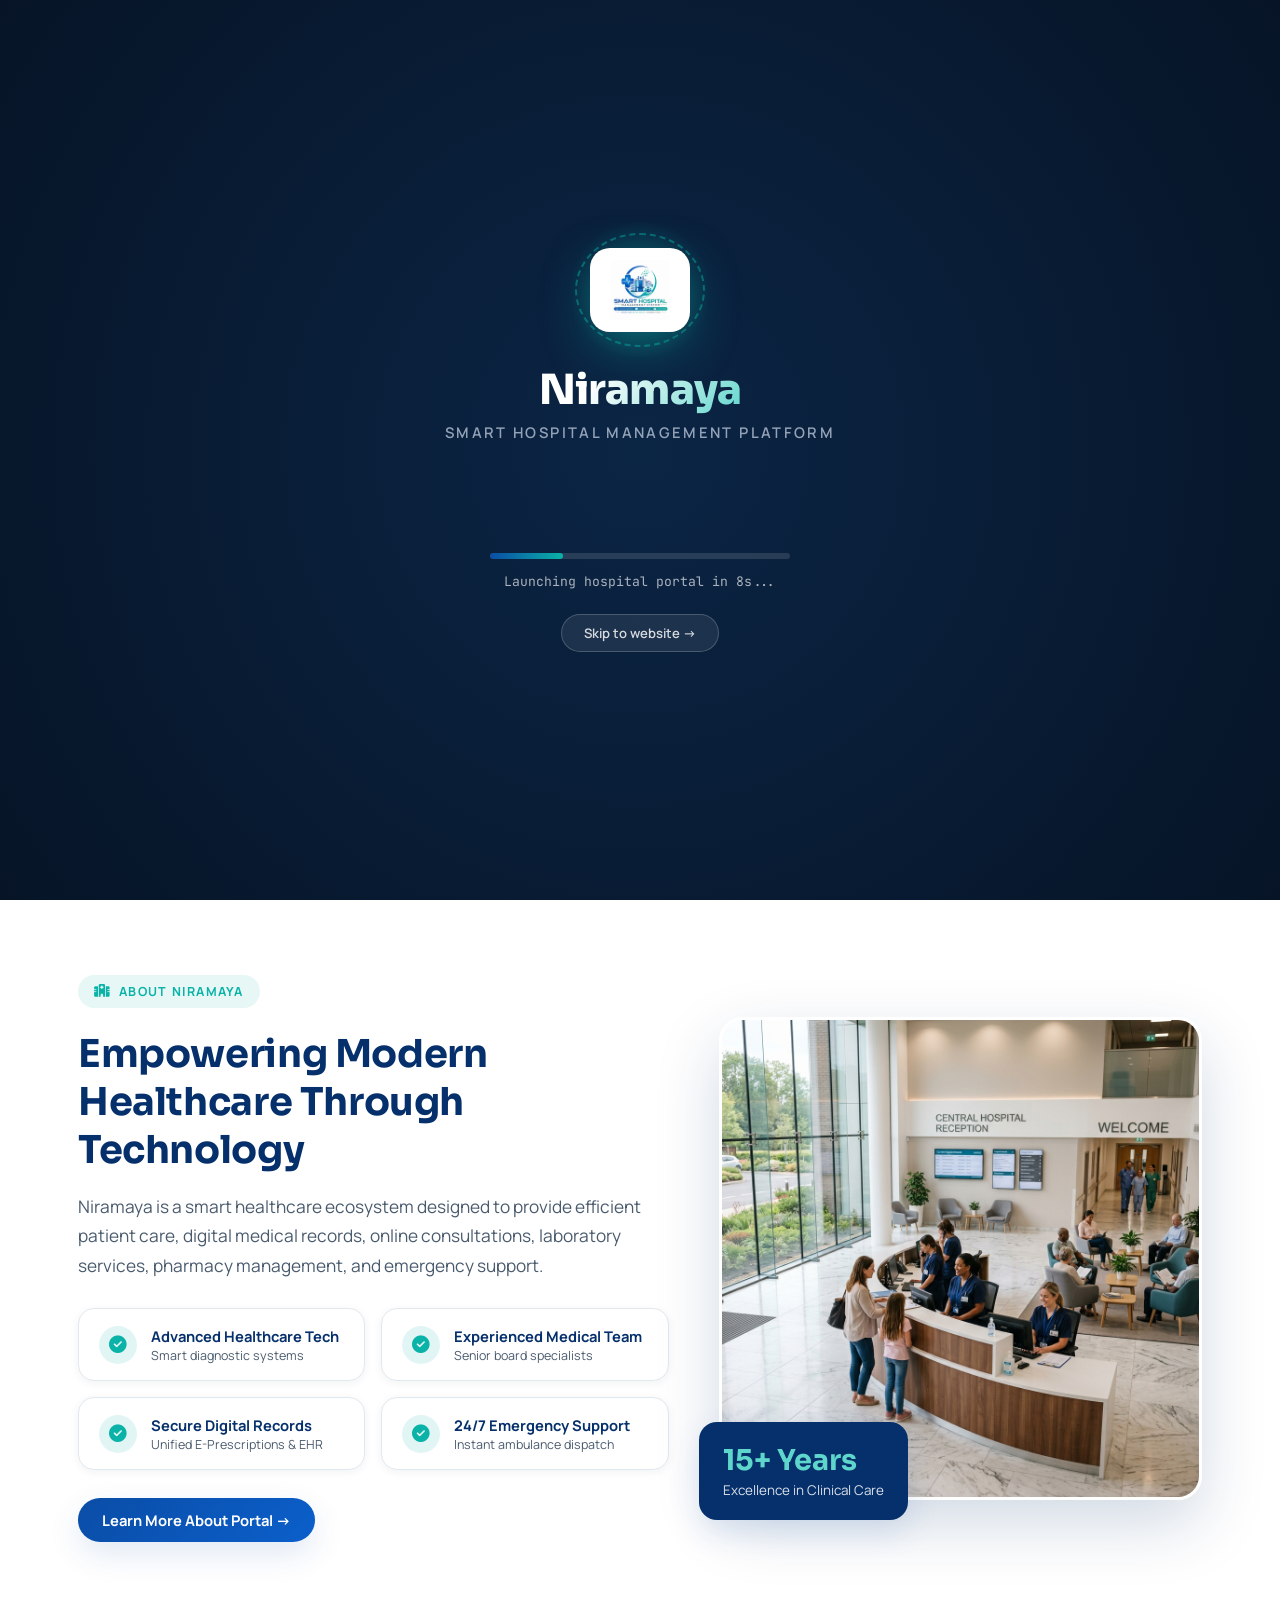
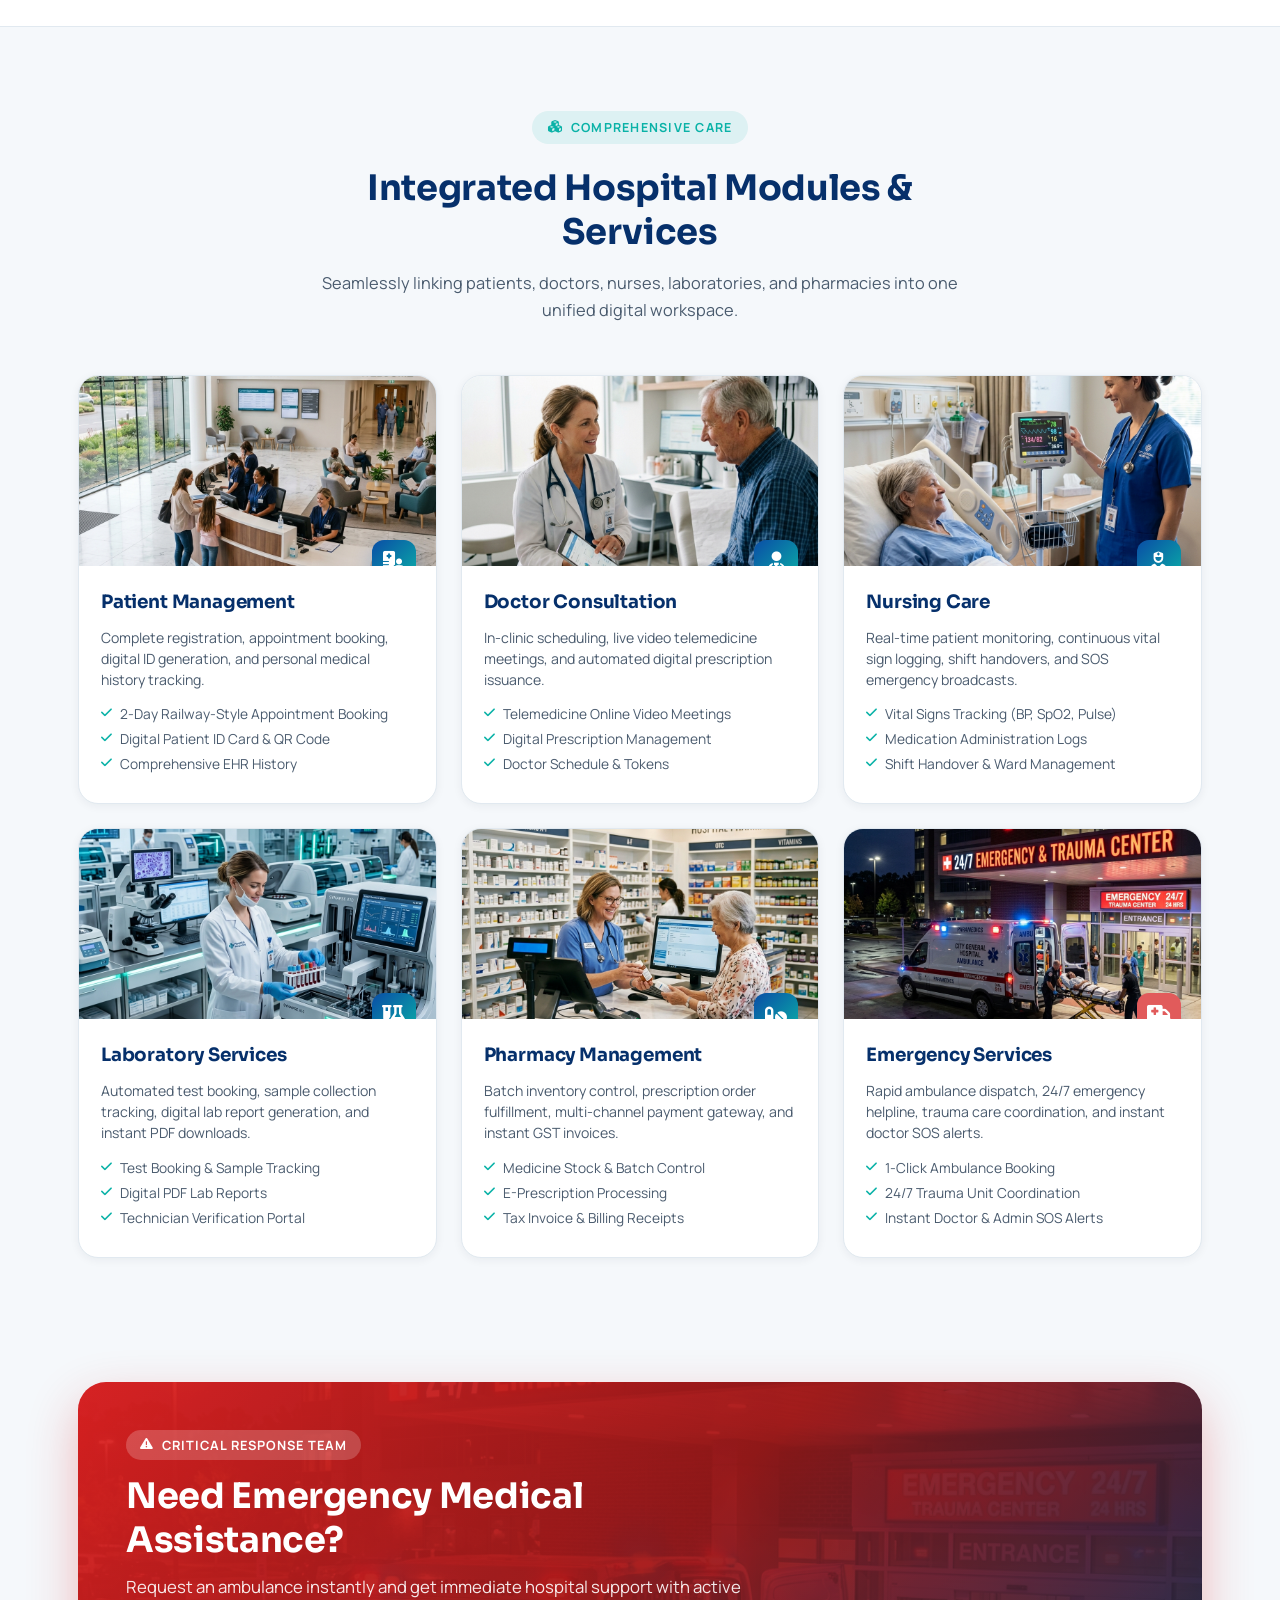
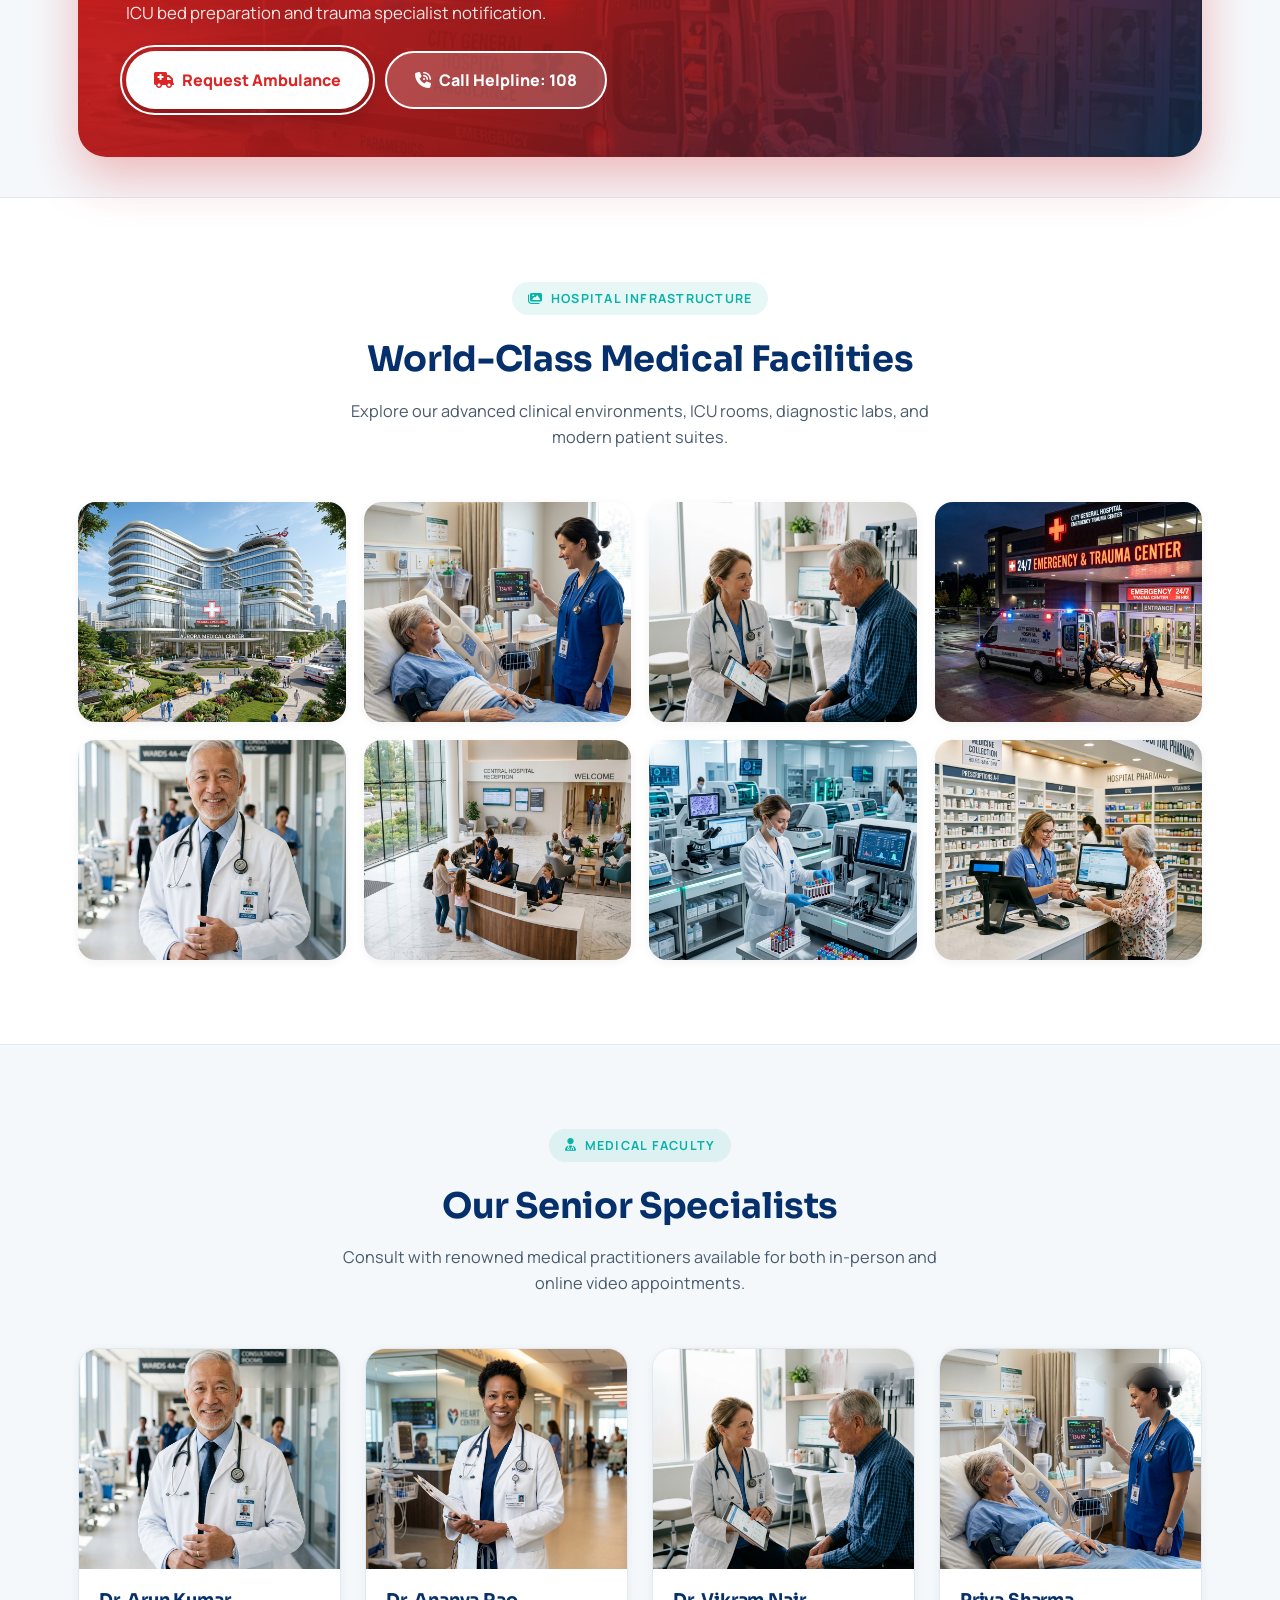
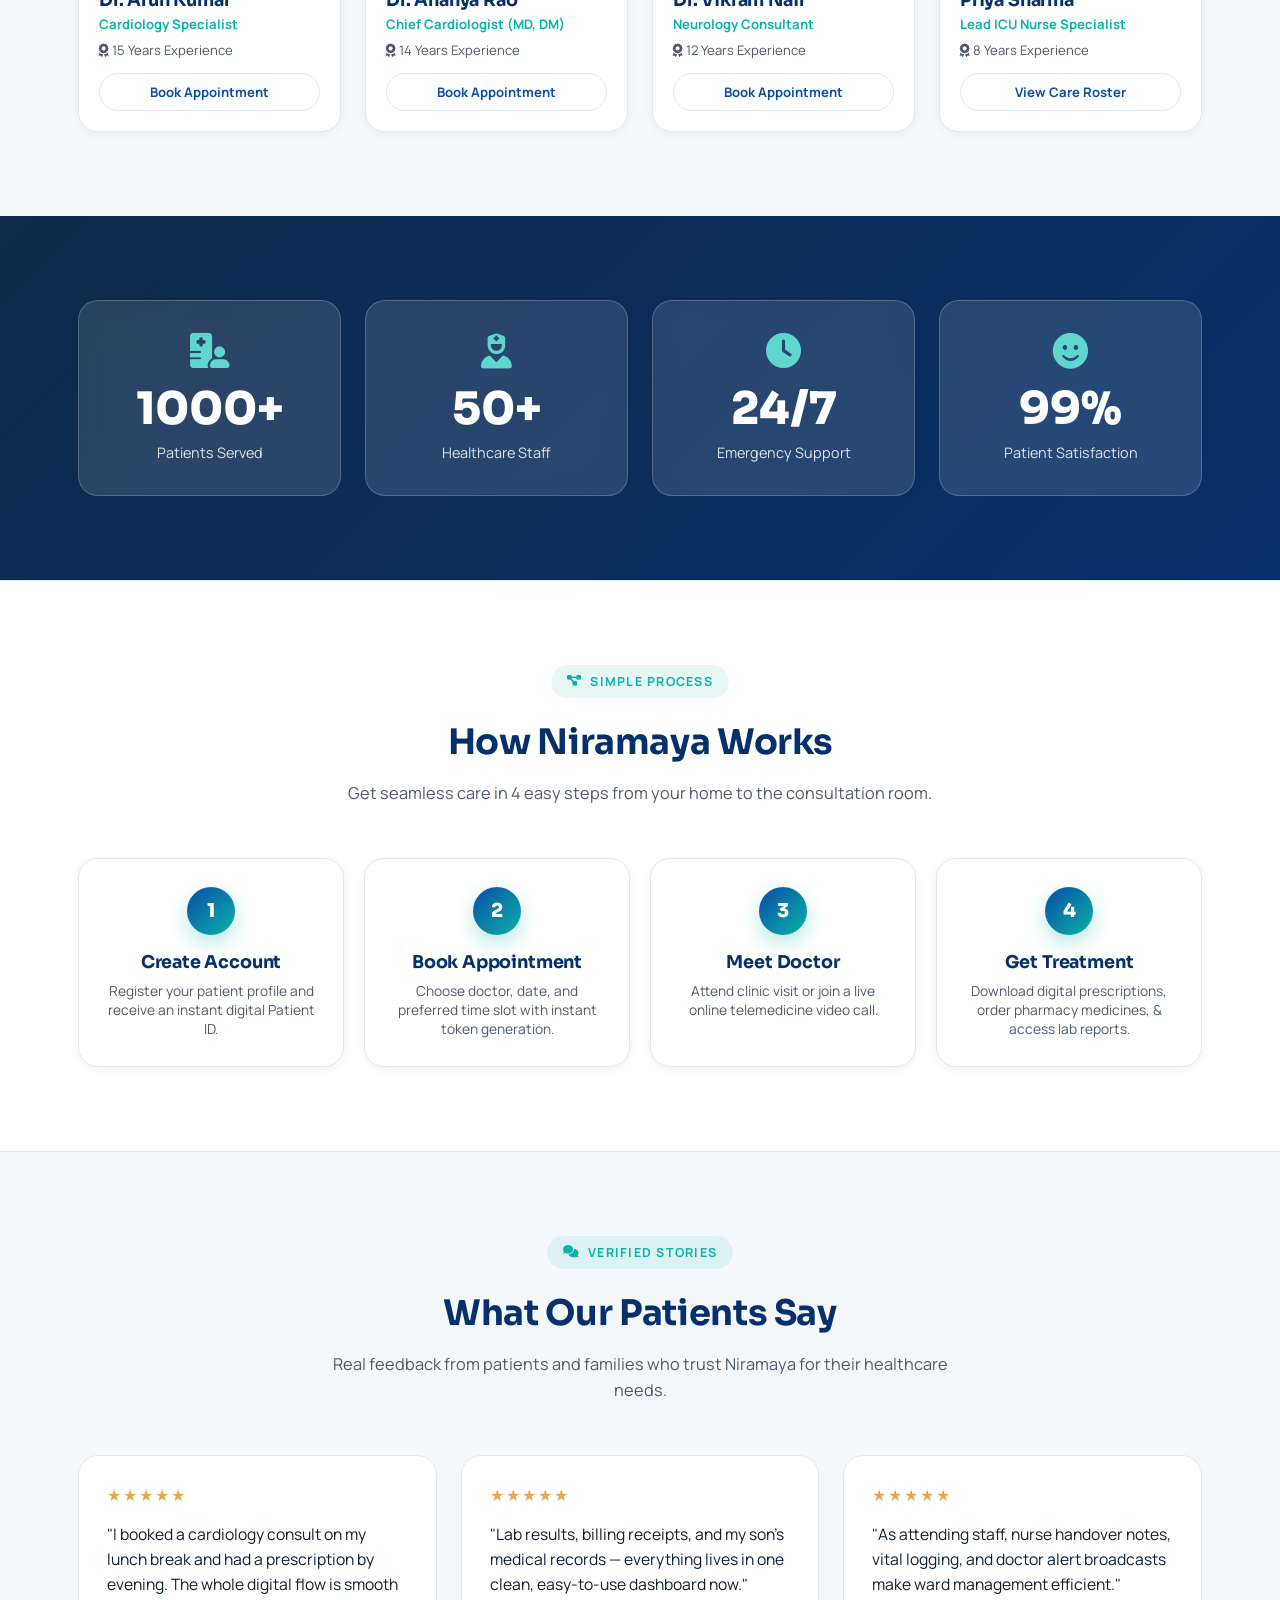
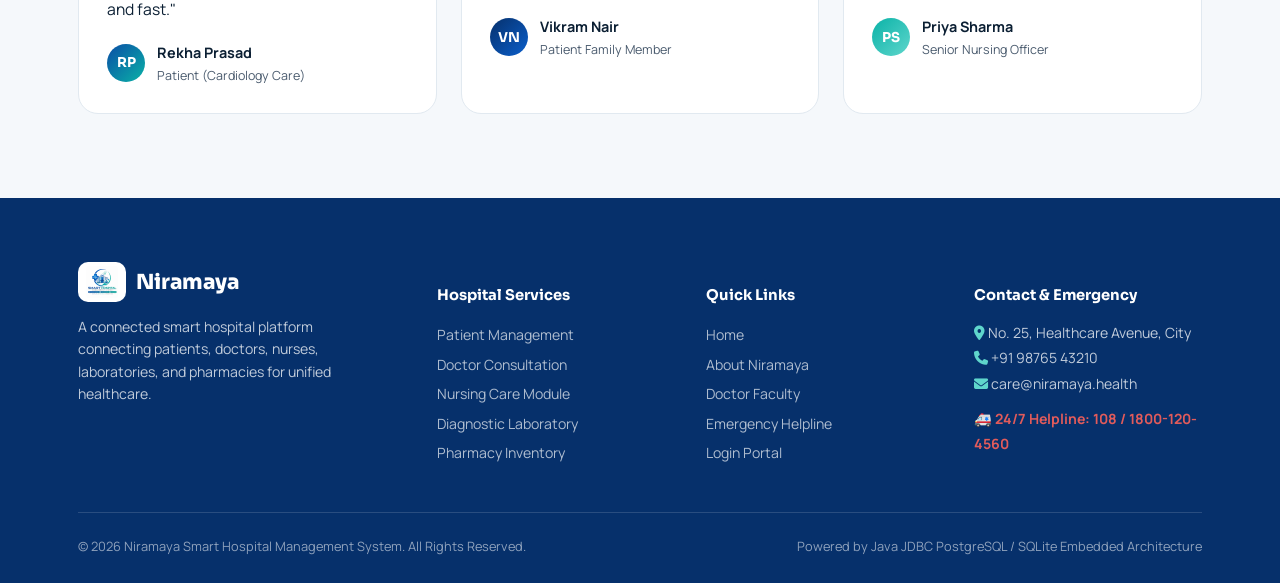
==== public/index.html @ 9f227740 "Initial commit: Niramaya Smart Hospital Management System (Java Backend + Multi-portal Web Frontend)" ====
<!DOCTYPE html>
<html lang="en">
<head>
<meta charset="UTF-8">
<meta name="viewport" content="width=device-width, initial-scale=1.0">
<title>Niramaya — Smart Hospital Management System</title>
<!-- Google Fonts -->
<link rel="stylesheet" href="https://fonts.googleapis.com/css2?family=Sora:wght@400;500;600;700;800&family=Manrope:wght@400;500;600;700;800&family=JetBrains+Mono:wght@400;500&display=swap">
<!-- Font Awesome Icons -->
<link rel="stylesheet" href="https://cdnjs.cloudflare.com/ajax/libs/font-awesome/6.4.0/css/all.min.css">
<!-- Primary Stylesheet -->
<link rel="stylesheet" href="css/style.css">

<style>
  /* Extra Custom Styling for Modern Landing Page Redesign */
  .navbar-scroll-bg {
    transition: background 0.3s ease, box-shadow 0.3s ease;
  }
  .navbar.scrolled {
    background: rgba(255, 255, 255, 0.96) !important;
    box-shadow: 0 10px 30px rgba(6, 48, 107, 0.1) !important;
    backdrop-filter: blur(16px);
  }

  /* Hero Section Enhancements */
  .hero-wrapper {
    position: relative;
    padding: 120px 0 80px;
    background: radial-gradient(1200px 600px at 85% -10%, rgba(10, 178, 167, 0.15), transparent 60%),
                radial-gradient(900px 500px at -10% 10%, rgba(10, 77, 166, 0.12), transparent 55%),
                linear-gradient(180deg, #F5F8FB 0%, #FFFFFF 100%);
    overflow: hidden;
  }

  .hero-img-box {
    position: relative;
    border-radius: 28px;
    overflow: visible;
  }
  .hero-main-img {
    width: 100%;
    height: 480px;
    object-fit: cover;
    border-radius: 28px;
    box-shadow: 0 24px 60px rgba(6, 48, 107, 0.2);
    border: 4px solid #ffffff;
  }

  /* Hero Floating Badge Cards */
  .hero-float-card {
    position: absolute;
    background: rgba(255, 255, 255, 0.94);
    backdrop-filter: blur(12px);
    border: 1px solid rgba(225, 233, 240, 0.9);
    border-radius: 16px;
    padding: 12px 18px;
    display: flex;
    align-items: center;
    gap: 12px;
    box-shadow: 0 14px 36px rgba(10, 77, 166, 0.15);
    z-index: 5;
    animation: floatAnim 5s ease-in-out infinite;
  }
  .hero-float-card i {
    font-size: 1.4rem;
  }
  .hero-float-card b {
    font-family: 'Sora', sans-serif;
    font-size: 0.9rem;
    color: var(--blue-900);
    display: block;
  }
  .hero-float-card span {
    font-size: 0.76rem;
    color: var(--ink-soft);
  }

  .h-fc-1 { top: -20px; left: -20px; animation-delay: 0s; }
  .h-fc-2 { top: 25%; right: -25px; animation-delay: 1.2s; }
  .h-fc-3 { bottom: 20%; left: -30px; animation-delay: 2.4s; }
  .h-fc-4 { bottom: -20px; right: 10px; animation-delay: 3.6s; }

  @keyframes floatAnim {
    0%, 100% { transform: translateY(0px); }
    50% { transform: translateY(-10px); }
  }

  /* Feature Checklist Grid */
  .about-feature-card {
    background: #ffffff;
    border: 1.5px solid var(--line);
    border-radius: 16px;
    padding: 16px 20px;
    display: flex;
    align-items: center;
    gap: 14px;
    box-shadow: var(--shadow-sm);
    transition: transform 0.2s ease, border-color 0.2s ease;
  }
  .about-feature-card:hover {
    transform: translateY(-4px);
    border-color: var(--teal-500);
  }
  .about-feature-card .check-icon {
    width: 38px;
    height: 38px;
    border-radius: 50%;
    background: rgba(10, 178, 167, 0.12);
    color: var(--teal-500);
    display: flex;
    align-items: center;
    justify-content: center;
    font-size: 1.1rem;
    flex-shrink: 0;
  }

  /* Services Grid Cards */
  .service-card-v2 {
    background: #ffffff;
    border: 1px solid var(--line);
    border-radius: 20px;
    overflow: hidden;
    transition: all 0.3s ease;
    box-shadow: var(--shadow-sm);
  }
  .service-card-v2:hover {
    transform: translateY(-8px);
    box-shadow: 0 20px 40px rgba(10, 77, 166, 0.12);
    border-color: rgba(10, 178, 167, 0.4);
  }
  .service-img-wrap {
    height: 190px;
    width: 100%;
    overflow: hidden;
    position: relative;
  }
  .service-img-wrap img {
    width: 100%;
    height: 100%;
    object-fit: cover;
    transition: transform 0.5s ease;
  }
  .service-card-v2:hover .service-img-wrap img {
    transform: scale(1.08);
  }
  .service-badge-icon {
    position: absolute;
    bottom: -18px;
    right: 20px;
    width: 44px;
    height: 44px;
    border-radius: 12px;
    background: linear-gradient(135deg, var(--blue-700), var(--teal-500));
    color: #ffffff;
    display: flex;
    align-items: center;
    justify-content: center;
    font-size: 1.2rem;
    box-shadow: 0 8px 20px rgba(10, 77, 166, 0.3);
  }
  .service-content {
    padding: 24px 22px;
  }
  .service-content h3 {
    font-size: 1.15rem;
    margin-bottom: 10px;
  }
  .service-feature-list {
    list-style: none;
    padding: 0;
    margin: 12px 0 0;
  }
  .service-feature-list li {
    font-size: 0.86rem;
    color: var(--ink-soft);
    margin-bottom: 6px;
    display: flex;
    align-items: center;
    gap: 8px;
  }
  .service-feature-list li i {
    color: var(--teal-500);
    font-size: 0.78rem;
  }

  /* Emergency Red Gradient Banner */
  .emergency-banner-box {
    background: linear-gradient(135deg, #DC2626 0%, #991B1B 50%, #0F2A4A 100%);
    border-radius: 28px;
    padding: 48px;
    color: #ffffff;
    position: relative;
    overflow: hidden;
    box-shadow: 0 20px 50px rgba(220, 38, 38, 0.3);
  }
  .emergency-banner-box::before {
    content: '';
    position: absolute;
    top: 0; right: 0; bottom: 0; left: 0;
    background: url('assets/service_emergency.png') center/cover no-repeat;
    opacity: 0.18;
    mix-blend-mode: overlay;
  }
  .emergency-pulse-btn {
    position: relative;
  }
  .emergency-pulse-btn::after {
    content: '';
    position: absolute;
    inset: -6px;
    border-radius: 100px;
    border: 2px solid #ffffff;
    animation: emgPulse 1.8s ease-out infinite;
  }
  @keyframes emgPulse {
    0% { transform: scale(0.95); opacity: 1; }
    100% { transform: scale(1.3); opacity: 0; }
  }

  /* Masonry Gallery */
  .gallery-grid {
    display: grid;
    grid-template-columns: repeat(4, 1fr);
    gap: 18px;
  }
  .gallery-item {
    position: relative;
    border-radius: 18px;
    overflow: hidden;
    height: 220px;
    cursor: pointer;
    box-shadow: var(--shadow-sm);
  }
  .gallery-item img {
    width: 100%;
    height: 100%;
    object-fit: cover;
    transition: transform 0.5s ease;
  }
  .gallery-overlay {
    position: absolute;
    inset: 0;
    background: linear-gradient(180deg, transparent 40%, rgba(6, 48, 107, 0.9) 100%);
    display: flex;
    flex-direction: column;
    justify-content: flex-end;
    padding: 16px;
    opacity: 0;
    transition: opacity 0.3s ease;
  }
  .gallery-item:hover img {
    transform: scale(1.1);
  }
  .gallery-item:hover .gallery-overlay {
    opacity: 1;
  }
  .gallery-overlay h4 {
    color: #ffffff;
    font-size: 1rem;
    margin: 0;
  }
  .gallery-overlay span {
    color: #5FD6CC;
    font-size: 0.78rem;
  }

  /* Doctors Team Card */
  .doctor-card-v2 {
    background: #ffffff;
    border: 1px solid var(--line);
    border-radius: 20px;
    overflow: hidden;
    transition: all 0.3s ease;
    box-shadow: var(--shadow-sm);
  }
  .doctor-card-v2:hover {
    transform: translateY(-6px);
    box-shadow: var(--shadow-md);
  }
  .doctor-img-box {
    height: 220px;
    width: 100%;
    position: relative;
  }
  .doctor-img-box img {
    width: 100%;
    height: 100%;
    object-fit: cover;
  }
  .doctor-status-badge {
    position: absolute;
    top: 14px;
    right: 14px;
    background: rgba(255, 255, 255, 0.9);
    backdrop-filter: blur(8px);
    color: #047857;
    font-size: 0.75rem;
    font-weight: 700;
    padding: 4px 12px;
    border-radius: 100px;
    box-shadow: 0 4px 12px rgba(0,0,0,0.1);
  }

  /* Animated Counter Cards */
  .stat-card-v2 {
    background: rgba(255, 255, 255, 0.12);
    backdrop-filter: blur(10px);
    border: 1px solid rgba(255, 255, 255, 0.2);
    border-radius: 20px;
    padding: 32px 24px;
    text-align: center;
    color: #ffffff;
  }
  .stat-card-v2 i {
    font-size: 2.2rem;
    color: #5FD6CC;
    margin-bottom: 12px;
  }
  .stat-card-v2 .counter-num {
    font-family: 'Sora', sans-serif;
    font-size: 2.8rem;
    font-weight: 800;
    display: block;
    margin-bottom: 4px;
  }

  /* How it works Timeline */
  .timeline-grid {
    display: grid;
    grid-template-columns: repeat(4, 1fr);
    gap: 20px;
    position: relative;
  }
  .timeline-step {
    background: #ffffff;
    border: 1px solid var(--line);
    border-radius: 20px;
    padding: 28px 22px;
    position: relative;
    text-align: center;
    box-shadow: var(--shadow-sm);
    transition: transform 0.2s ease;
  }
  .timeline-step:hover {
    transform: translateY(-6px);
    border-color: var(--teal-500);
  }
  .timeline-num {
    width: 48px;
    height: 48px;
    border-radius: 50%;
    background: linear-gradient(135deg, var(--blue-700), var(--teal-500));
    color: #ffffff;
    font-family: 'Sora', sans-serif;
    font-size: 1.2rem;
    font-weight: 800;
    display: flex;
    align-items: center;
    justify-content: center;
    margin: 0 auto 16px;
    box-shadow: 0 8px 20px rgba(10, 178, 167, 0.3);
  }

  @media (max-width: 980px) {
    .gallery-grid { grid-template-columns: repeat(2, 1fr); }
    .timeline-grid { grid-template-columns: repeat(2, 1fr); }
    .hero-float-card { display: none; }
  }
  @media (max-width: 640px) {
    .gallery-grid { grid-template-columns: 1fr; }
    .timeline-grid { grid-template-columns: 1fr; }
    .emergency-banner-box { padding: 28px 20px; }
  }
</style>
</head>
<body>

<!-- Splash Screen (10s Display Requirement) -->
<div id="splashScreen" class="splash-screen">
  <div class="splash-content">
    <div class="splash-logo-wrap">
      <div class="splash-logo-glow"></div>
      <div class="splash-logo-ring"></div>
      <img src="assets/logo.png" alt="Niramaya Hospital Logo" class="splash-logo">
    </div>
    <h1 class="splash-title">Niramaya</h1>
    <div class="splash-subtitle">Smart Hospital Management Platform</div>
    
    <!-- Animated ECG Pulse Line -->
    <div class="pulse-wrap" style="width:220px; margin: 8px auto 16px;">
      <svg class="pulse-line pulse-anim" viewBox="0 0 700 90" preserveAspectRatio="none">
        <path d="M0 45 L120 45 L145 10 L170 80 L195 45 L260 45 L285 20 L305 70 L330 45 L700 45"
              fill="none" stroke="url(#gSplash)" stroke-width="5" stroke-linecap="round" stroke-linejoin="round"/>
        <defs>
          <linearGradient id="gSplash" x1="0" x2="1">
            <stop offset="0%" stop-color="#0A4DA6"/>
            <stop offset="100%" stop-color="#0AB2A7"/>
          </linearGradient>
        </defs>
      </svg>
    </div>

    <div class="splash-progress-container">
      <div id="splashProgressBar" class="splash-progress-bar"></div>
    </div>
    <div class="splash-timer-text">Launching hospital portal in <span id="splashTimer">10</span>s...</div>
    
    <button id="skipSplashBtn" class="splash-skip-btn" onclick="dismissSplash()">Skip to website →</button>
  </div>
</div>

<!-- ============ NAVIGATION BAR ============ -->
<nav class="navbar navbar-scroll-bg" id="mainNavbar">
  <div class="container">
    <a href="index.html" class="brand">
      <img src="assets/logo.png" alt="Niramaya Hospital Logo">
      <span>
        <span class="brand-name">Niramaya</span>
        <span class="brand-tag">Smart Hospital</span>
      </span>
    </a>
    <div class="nav-links">
      <a href="#hero">Home</a>
      <a href="#about">About</a>
      <a href="#services">Services</a>
      <a href="#doctors">Doctors</a>
      <a href="#emergency">Emergency</a>
      <a href="#contact">Contact</a>
    </div>
    <div style="display:flex; gap:12px; align-items:center;">
      <a href="login.html" class="btn btn-ghost btn-sm">
        <i class="fa-solid fa-right-to-bracket"></i> Login
      </a>
      <a href="login.html" class="btn btn-primary btn-sm">
        <i class="fa-solid fa-user-plus"></i> Register
      </a>
    </div>
  </div>
</nav>

<!-- ============ 1. HERO SECTION ============ -->
<section class="hero-wrapper" id="hero">
  <div class="container hero-grid">
    <div>
      <div class="eyebrow">
        <span class="dot"></span> Next-Gen Connected Hospital Platform
      </div>
      <h1>Smart Healthcare, <em>Simplified</em></h1>
      <p class="lede">
        Niramaya brings patients, doctors, nurses, laboratories, and pharmacies together through an intelligent hospital management platform.
      </p>
      <div class="hero-ctas">
        <a href="login.html" class="btn btn-primary" style="font-size:1rem; padding:14px 28px;">
          <i class="fa-solid fa-calendar-check"></i> Book Appointment
        </a>
        <a href="#emergency" class="btn btn-ghost" style="font-size:1rem; padding:14px 28px; border-color:var(--danger); color:var(--danger);">
          <i class="fa-solid fa-truck-medical"></i> Emergency Ambulance Request
        </a>
        <a href="login.html" class="btn btn-teal" style="font-size:1rem; padding:14px 28px;">
          <i class="fa-solid fa-user-shield"></i> Login / Register
        </a>
      </div>
      <div class="hero-stats">
        <div class="hero-stat">
          <b>50,000+</b>
          <span>Patients Cared For</span>
        </div>
        <div class="hero-stat">
          <b>240+</b>
          <span>Specialist Doctors</span>
        </div>
        <div class="hero-stat">
          <b>4.9 ★</b>
          <span>Patient Satisfaction</span>
        </div>
        <div class="hero-stat">
          <b>24×7</b>
          <span>Emergency Response</span>
        </div>
      </div>
    </div>

    <!-- Right Side Visual with Floating Cards -->
    <div class="hero-visual">
      <div class="hero-img-box">
        <img src="assets/hero_hospital.png" alt="Niramaya Smart Hospital Building" class="hero-main-img">
        
        <!-- Floating Info Cards -->
        <div class="hero-float-card h-fc-1">
          <i class="fa-solid fa-hospital-user" style="color:var(--danger);"></i>
          <div>
            <b>🏥 24/7 Emergency Care</b>
            <span>Instant Trauma Response</span>
          </div>
        </div>

        <div class="hero-float-card h-fc-2">
          <i class="fa-solid fa-user-doctor" style="color:var(--blue-700);"></i>
          <div>
            <b>👨‍⚕️ Expert Doctors</b>
            <span>Multi-Specialty Team</span>
          </div>
        </div>

        <div class="hero-float-card h-fc-3">
          <i class="fa-solid fa-file-medical" style="color:var(--teal-500);"></i>
          <div>
            <b>📋 Digital Medical Records</b>
            <span>100% Encrypted & Accessible</span>
          </div>
        </div>

        <div class="hero-float-card h-fc-4">
          <i class="fa-solid fa-truck-medical" style="color:#D97706;"></i>
          <div>
            <b>🚑 Fast Ambulance Service</b>
            <span>GPS Tracking Enabled</span>
          </div>
        </div>
      </div>
    </div>
  </div>
</section>

<!-- ============ DEPARTMENTS STRIP ============ -->
<section class="container" style="margin:20px auto 60px;">
  <div class="dept-strip">
    <div class="dept-chip"><i class="fa-solid fa-heart-pulse" style="color:var(--danger);"></i> Cardiology</div>
    <div class="dept-chip"><i class="fa-solid fa-brain" style="color:#8B5CF6;"></i> Neurology</div>
    <div class="dept-chip"><i class="fa-solid fa-bone" style="color:#D97706;"></i> Orthopedics</div>
    <div class="dept-chip"><i class="fa-solid fa-baby" style="color:#EC4899;"></i> Pediatrics</div>
    <div class="dept-chip"><i class="fa-solid fa-x-ray" style="color:var(--blue-700);"></i> Radiology</div>
    <div class="dept-chip"><i class="fa-solid fa-stethoscope" style="color:var(--teal-500);"></i> General Medicine</div>
    <div class="dept-chip"><i class="fa-solid fa-tooth" style="color:#0EA5E9;"></i> Dental Care</div>
    <div class="dept-chip"><i class="fa-solid fa-eye" style="color:#10B981;"></i> Ophthalmology</div>
    <div class="dept-chip"><i class="fa-solid fa-dna" style="color:#6366F1;"></i> Oncology</div>
  </div>
</section>

<!-- ============ 3. ABOUT HOSPITAL SECTION ============ -->
<section class="section section-alt" id="about">
  <div class="container">
    <div class="grid-3" style="grid-template-columns: 1.1fr 0.9fr; gap:50px; align-items:center;">
      <div>
        <div class="eyebrow"><i class="fa-solid fa-hospital"></i> About Niramaya</div>
        <h2 style="font-size:2.4rem; margin-bottom:18px;">Empowering Modern Healthcare Through Technology</h2>
        <p style="color:var(--ink-soft); font-size:1.08rem; line-height:1.7; margin-bottom:28px;">
          Niramaya is a smart healthcare ecosystem designed to provide efficient patient care, digital medical records, online consultations, laboratory services, pharmacy management, and emergency support.
        </p>

        <div style="display:grid; grid-template-columns: 1fr 1fr; gap:16px; margin-bottom:28px;">
          <div class="about-feature-card">
            <div class="check-icon"><i class="fa-solid fa-circle-check"></i></div>
            <div>
              <b style="font-size:0.92rem; color:var(--blue-900);">Advanced Healthcare Tech</b>
              <span style="font-size:0.78rem; color:var(--ink-soft); display:block;">Smart diagnostic systems</span>
            </div>
          </div>

          <div class="about-feature-card">
            <div class="check-icon"><i class="fa-solid fa-circle-check"></i></div>
            <div>
              <b style="font-size:0.92rem; color:var(--blue-900);">Experienced Medical Team</b>
              <span style="font-size:0.78rem; color:var(--ink-soft); display:block;">Senior board specialists</span>
            </div>
          </div>

          <div class="about-feature-card">
            <div class="check-icon"><i class="fa-solid fa-circle-check"></i></div>
            <div>
              <b style="font-size:0.92rem; color:var(--blue-900);">Secure Digital Records</b>
              <span style="font-size:0.78rem; color:var(--ink-soft); display:block;">Unified E-Prescriptions & EHR</span>
            </div>
          </div>

          <div class="about-feature-card">
            <div class="check-icon"><i class="fa-solid fa-circle-check"></i></div>
            <div>
              <b style="font-size:0.92rem; color:var(--blue-900);">24/7 Emergency Support</b>
              <span style="font-size:0.78rem; color:var(--ink-soft); display:block;">Instant ambulance dispatch</span>
            </div>
          </div>
        </div>

        <a href="login.html" class="btn btn-primary">Learn More About Portal →</a>
      </div>

      <div style="position:relative;">
        <img src="assets/about_hospital.png" alt="Niramaya Hospital Interior Lobby" style="border-radius:24px; box-shadow:var(--shadow-lg); width:100%; border:3px solid #fff;">
        <div style="position:absolute; bottom:-20px; left:-20px; background:var(--blue-900); color:#fff; padding:20px 24px; border-radius:18px; box-shadow:var(--shadow-md);">
          <b style="font-family:'Sora'; font-size:1.8rem; display:block; color:#5FD6CC;">15+ Years</b>
          <span style="font-size:0.84rem; opacity:0.85;">Excellence in Clinical Care</span>
        </div>
      </div>
    </div>
  </div>
</section>

<!-- ============ 4. SERVICES SECTION ============ -->
<section class="section" id="services">
  <div class="container">
    <div class="section-head">
      <div class="eyebrow"><i class="fa-solid fa-cubes"></i> Comprehensive Care</div>
      <h2>Integrated Hospital Modules & Services</h2>
      <p>Seamlessly linking patients, doctors, nurses, laboratories, and pharmacies into one unified digital workspace.</p>
    </div>

    <div class="grid-3">
      <!-- 1. Patient Management -->
      <div class="service-card-v2">
        <div class="service-img-wrap">
          <img src="assets/about_hospital.png" alt="Patient Reception & Registration">
          <div class="service-badge-icon"><i class="fa-solid fa-hospital-user"></i></div>
        </div>
        <div class="service-content">
          <h3>Patient Management</h3>
          <p style="font-size:0.88rem; color:var(--ink-soft); line-height:1.5;">Complete registration, appointment booking, digital ID generation, and personal medical history tracking.</p>
          <ul class="service-feature-list">
            <li><i class="fa-solid fa-check"></i> 2-Day Railway-Style Appointment Booking</li>
            <li><i class="fa-solid fa-check"></i> Digital Patient ID Card & QR Code</li>
            <li><i class="fa-solid fa-check"></i> Comprehensive EHR History</li>
          </ul>
        </div>
      </div>

      <!-- 2. Doctor Consultation -->
      <div class="service-card-v2">
        <div class="service-img-wrap">
          <img src="assets/service_doctor.png" alt="Doctor Consultation & Video Call">
          <div class="service-badge-icon"><i class="fa-solid fa-user-doctor"></i></div>
        </div>
        <div class="service-content">
          <h3>Doctor Consultation</h3>
          <p style="font-size:0.88rem; color:var(--ink-soft); line-height:1.5;">In-clinic scheduling, live video telemedicine meetings, and automated digital prescription issuance.</p>
          <ul class="service-feature-list">
            <li><i class="fa-solid fa-check"></i> Telemedicine Online Video Meetings</li>
            <li><i class="fa-solid fa-check"></i> Digital Prescription Management</li>
            <li><i class="fa-solid fa-check"></i> Doctor Schedule & Tokens</li>
          </ul>
        </div>
      </div>

      <!-- 3. Nursing Care -->
      <div class="service-card-v2">
        <div class="service-img-wrap">
          <img src="assets/service_nurse.png" alt="Nurse Monitoring Patient Vitals">
          <div class="service-badge-icon"><i class="fa-solid fa-user-nurse"></i></div>
        </div>
        <div class="service-content">
          <h3>Nursing Care</h3>
          <p style="font-size:0.88rem; color:var(--ink-soft); line-height:1.5;">Real-time patient monitoring, continuous vital sign logging, shift handovers, and SOS emergency broadcasts.</p>
          <ul class="service-feature-list">
            <li><i class="fa-solid fa-check"></i> Vital Signs Tracking (BP, SpO2, Pulse)</li>
            <li><i class="fa-solid fa-check"></i> Medication Administration Logs</li>
            <li><i class="fa-solid fa-check"></i> Shift Handover & Ward Management</li>
          </ul>
        </div>
      </div>

      <!-- 4. Laboratory Services -->
      <div class="service-card-v2">
        <div class="service-img-wrap">
          <img src="assets/service_lab.png" alt="High Tech Diagnostic Laboratory">
          <div class="service-badge-icon"><i class="fa-solid fa-flask-vial"></i></div>
        </div>
        <div class="service-content">
          <h3>Laboratory Services</h3>
          <p style="font-size:0.88rem; color:var(--ink-soft); line-height:1.5;">Automated test booking, sample collection tracking, digital lab report generation, and instant PDF downloads.</p>
          <ul class="service-feature-list">
            <li><i class="fa-solid fa-check"></i> Test Booking & Sample Tracking</li>
            <li><i class="fa-solid fa-check"></i> Digital PDF Lab Reports</li>
            <li><i class="fa-solid fa-check"></i> Technician Verification Portal</li>
          </ul>
        </div>
      </div>

      <!-- 5. Pharmacy Management -->
      <div class="service-card-v2">
        <div class="service-img-wrap">
          <img src="assets/service_pharmacy.png" alt="Hospital Pharmacy Inventory">
          <div class="service-badge-icon"><i class="fa-solid fa-pills"></i></div>
        </div>
        <div class="service-content">
          <h3>Pharmacy Management</h3>
          <p style="font-size:0.88rem; color:var(--ink-soft); line-height:1.5;">Batch inventory control, prescription order fulfillment, multi-channel payment gateway, and instant GST invoices.</p>
          <ul class="service-feature-list">
            <li><i class="fa-solid fa-check"></i> Medicine Stock & Batch Control</li>
            <li><i class="fa-solid fa-check"></i> E-Prescription Processing</li>
            <li><i class="fa-solid fa-check"></i> Tax Invoice & Billing Receipts</li>
          </ul>
        </div>
      </div>

      <!-- 6. Emergency Services -->
      <div class="service-card-v2">
        <div class="service-img-wrap">
          <img src="assets/service_emergency.png" alt="Emergency Ambulance Support">
          <div class="service-badge-icon" style="background:var(--danger);"><i class="fa-solid fa-truck-medical"></i></div>
        </div>
        <div class="service-content">
          <h3>Emergency Services</h3>
          <p style="font-size:0.88rem; color:var(--ink-soft); line-height:1.5;">Rapid ambulance dispatch, 24/7 emergency helpline, trauma care coordination, and instant doctor SOS alerts.</p>
          <ul class="service-feature-list">
            <li><i class="fa-solid fa-check"></i> 1-Click Ambulance Booking</li>
            <li><i class="fa-solid fa-check"></i> 24/7 Trauma Unit Coordination</li>
            <li><i class="fa-solid fa-check"></i> Instant Doctor & Admin SOS Alerts</li>
          </ul>
        </div>
      </div>
    </div>
  </div>
</section>

<!-- ============ 5. EMERGENCY AMBULANCE SECTION ============ -->
<section class="section" id="emergency" style="padding:40px 0;">
  <div class="container">
    <div class="emergency-banner-box">
      <div style="display:flex; justify-content:space-between; align-items:center; flex-wrap:wrap; gap:24px; position:relative; z-index:2;">
        <div style="max-width:620px;">
          <div style="display:inline-flex; align-items:center; gap:8px; background:rgba(255,255,255,0.2); padding:6px 14px; border-radius:100px; font-size:0.8rem; font-weight:700; text-transform:uppercase; letter-spacing:1px; margin-bottom:14px;">
            <i class="fa-solid fa-triangle-exclamation"></i> Critical Response Team
          </div>
          <h2 style="color:#ffffff; font-size:2.2rem; margin-bottom:12px;">Need Emergency Medical Assistance?</h2>
          <p style="color:rgba(255,255,255,0.9); font-size:1.05rem; line-height:1.6; margin:0;">
            Request an ambulance instantly and get immediate hospital support with active ICU bed preparation and trauma specialist notification.
          </p>
        </div>

        <div style="display:flex; gap:16px; flex-wrap:wrap;">
          <a href="login.html" class="btn btn-teal emergency-pulse-btn" style="background:#ffffff; color:#DC2626; font-size:1rem; font-weight:800; padding:16px 28px; box-shadow:0 10px 24px rgba(0,0,0,0.2);">
            <i class="fa-solid fa-truck-medical"></i> Request Ambulance
          </a>
          <a href="tel:18001204560" class="btn" style="background:rgba(255,255,255,0.2); color:#ffffff; border:2px solid #ffffff; font-size:1rem; font-weight:800; padding:16px 28px;">
            <i class="fa-solid fa-phone-volume"></i> Call Helpline: 108
          </a>
        </div>
      </div>
    </div>
  </div>
</section>

<!-- ============ 6. HOSPITAL GALLERY SECTION ============ -->
<section class="section section-alt" id="gallery">
  <div class="container">
    <div class="section-head">
      <div class="eyebrow"><i class="fa-solid fa-images"></i> Hospital Infrastructure</div>
      <h2>World-Class Medical Facilities</h2>
      <p>Explore our advanced clinical environments, ICU rooms, diagnostic labs, and modern patient suites.</p>
    </div>

    <div class="gallery-grid">
      <div class="gallery-item">
        <img src="assets/hero_hospital.png" alt="Modern Hospital Exterior">
        <div class="gallery-overlay">
          <h4>Modern Hospital Exterior</h4>
          <span>Smart Clinical Campus</span>
        </div>
      </div>

      <div class="gallery-item">
        <img src="assets/service_nurse.png" alt="ICU Room & Vital Monitoring">
        <div class="gallery-overlay">
          <h4>Advanced ICU Suite</h4>
          <span>24/7 Cardiac Monitoring</span>
        </div>
      </div>

      <div class="gallery-item">
        <img src="assets/service_doctor.png" alt="Operation Theatre Suite">
        <div class="gallery-overlay">
          <h4>Operation Theatre</h4>
          <span>Laparoscopic & Robotic Surgery</span>
        </div>
      </div>

      <div class="gallery-item">
        <img src="assets/service_emergency.png" alt="Emergency Trauma Center">
        <div class="gallery-overlay">
          <h4>Emergency Department</h4>
          <span>Rapid Trauma Response</span>
        </div>
      </div>

      <div class="gallery-item">
        <img src="assets/doctor_arun.png" alt="Multi-Specialty Doctors Team">
        <div class="gallery-overlay">
          <h4>Specialist Doctor Team</h4>
          <span>Experienced Clinical Faculty</span>
        </div>
      </div>

      <div class="gallery-item">
        <img src="assets/about_hospital.png" alt="Patient Care Room">
        <div class="gallery-overlay">
          <h4>Premium Patient Suite</h4>
          <span>Comfortable Healthcare Environment</span>
        </div>
      </div>

      <div class="gallery-item">
        <img src="assets/service_lab.png" alt="Diagnostic Laboratory">
        <div class="gallery-overlay">
          <h4>Automated Lab Suite</h4>
          <span>NABL Accredited Diagnostics</span>
        </div>
      </div>

      <div class="gallery-item">
        <img src="assets/service_pharmacy.png" alt="Hospital Pharmacy Store">
        <div class="gallery-overlay">
          <h4>Central Pharmacy Store</h4>
          <span>24/7 Digital Dispensing</span>
        </div>
      </div>
    </div>
  </div>
</section>

<!-- ============ 7. DOCTOR TEAM SECTION ============ -->
<section class="section" id="doctors">
  <div class="container">
    <div class="section-head">
      <div class="eyebrow"><i class="fa-solid fa-user-doctor"></i> Medical Faculty</div>
      <h2>Our Senior Specialists</h2>
      <p>Consult with renowned medical practitioners available for both in-person and online video appointments.</p>
    </div>

    <div class="grid-3" style="grid-template-columns: repeat(4, 1fr);">
      <!-- Doctor 1 -->
      <div class="doctor-card-v2">
        <div class="doctor-img-box">
          <img src="assets/doctor_arun.png" alt="Dr. Arun Kumar">
          <span class="doctor-status-badge">🟢 Available</span>
        </div>
        <div style="padding:20px;">
          <h4 style="font-size:1.1rem; margin-bottom:4px;">Dr. Arun Kumar</h4>
          <div style="color:var(--teal-500); font-weight:700; font-size:0.82rem; margin-bottom:8px;">Cardiology Specialist</div>
          <div style="font-size:0.82rem; color:var(--ink-soft); margin-bottom:14px;"><i class="fa-solid fa-award"></i> 15 Years Experience</div>
          <a href="login.html" class="btn btn-ghost btn-block btn-sm">Book Appointment</a>
        </div>
      </div>

      <!-- Doctor 2 -->
      <div class="doctor-card-v2">
        <div class="doctor-img-box">
          <img src="assets/doctor_ananya.png" alt="Dr. Ananya Rao">
          <span class="doctor-status-badge">🟢 Available</span>
        </div>
        <div style="padding:20px;">
          <h4 style="font-size:1.1rem; margin-bottom:4px;">Dr. Ananya Rao</h4>
          <div style="color:var(--teal-500); font-weight:700; font-size:0.82rem; margin-bottom:8px;">Chief Cardiologist (MD, DM)</div>
          <div style="font-size:0.82rem; color:var(--ink-soft); margin-bottom:14px;"><i class="fa-solid fa-award"></i> 14 Years Experience</div>
          <a href="login.html" class="btn btn-ghost btn-block btn-sm">Book Appointment</a>
        </div>
      </div>

      <!-- Doctor 3 -->
      <div class="doctor-card-v2">
        <div class="doctor-img-box">
          <img src="assets/service_doctor.png" alt="Dr. Vikram Nair">
          <span class="doctor-status-badge">🟢 Available</span>
        </div>
        <div style="padding:20px;">
          <h4 style="font-size:1.1rem; margin-bottom:4px;">Dr. Vikram Nair</h4>
          <div style="color:var(--teal-500); font-weight:700; font-size:0.82rem; margin-bottom:8px;">Neurology Consultant</div>
          <div style="font-size:0.82rem; color:var(--ink-soft); margin-bottom:14px;"><i class="fa-solid fa-award"></i> 12 Years Experience</div>
          <a href="login.html" class="btn btn-ghost btn-block btn-sm">Book Appointment</a>
        </div>
      </div>

      <!-- Doctor 4 -->
      <div class="doctor-card-v2">
        <div class="doctor-img-box">
          <img src="assets/service_nurse.png" alt="Nurse Priya Sharma">
          <span class="doctor-status-badge">🟢 Available</span>
        </div>
        <div style="padding:20px;">
          <h4 style="font-size:1.1rem; margin-bottom:4px;">Priya Sharma</h4>
          <div style="color:var(--teal-500); font-weight:700; font-size:0.82rem; margin-bottom:8px;">Lead ICU Nurse Specialist</div>
          <div style="font-size:0.82rem; color:var(--ink-soft); margin-bottom:14px;"><i class="fa-solid fa-award"></i> 8 Years Experience</div>
          <a href="login.html" class="btn btn-ghost btn-block btn-sm">View Care Roster</a>
        </div>
      </div>
    </div>
  </div>
</section>

<!-- ============ 8. HEALTHCARE STATISTICS SECTION ============ -->
<section class="section" id="stats" style="background: linear-gradient(135deg, #0F2A4A 0%, #06306B 100%); position:relative; overflow:hidden;">
  <div class="container" style="position:relative; z-index:2;">
    <div class="grid-3" style="grid-template-columns: repeat(4, 1fr); gap:24px;">
      <div class="stat-card-v2">
        <i class="fa-solid fa-hospital-user"></i>
        <span class="counter-num" data-target="1000">1000+</span>
        <span style="font-size:0.9rem; opacity:0.85;">Patients Served</span>
      </div>

      <div class="stat-card-v2">
        <i class="fa-solid fa-user-nurse"></i>
        <span class="counter-num" data-target="50">50+</span>
        <span style="font-size:0.9rem; opacity:0.85;">Healthcare Staff</span>
      </div>

      <div class="stat-card-v2">
        <i class="fa-solid fa-clock"></i>
        <span class="counter-num">24/7</span>
        <span style="font-size:0.9rem; opacity:0.85;">Emergency Support</span>
      </div>

      <div class="stat-card-v2">
        <i class="fa-solid fa-face-smile"></i>
        <span class="counter-num">99%</span>
        <span style="font-size:0.9rem; opacity:0.85;">Patient Satisfaction</span>
      </div>
    </div>
  </div>
</section>

<!-- ============ 9. HOW NIRAMAYA WORKS ============ -->
<section class="section section-alt" id="workflow">
  <div class="container">
    <div class="section-head">
      <div class="eyebrow"><i class="fa-solid fa-diagram-project"></i> Simple Process</div>
      <h2>How Niramaya Works</h2>
      <p>Get seamless care in 4 easy steps from your home to the consultation room.</p>
    </div>

    <div class="timeline-grid">
      <!-- Step 1 -->
      <div class="timeline-step">
        <div class="timeline-num">1</div>
        <h4 style="font-size:1.1rem; margin-bottom:8px;">Create Account</h4>
        <p style="font-size:0.86rem; color:var(--ink-soft); margin:0;">Register your patient profile and receive an instant digital Patient ID.</p>
      </div>

      <!-- Step 2 -->
      <div class="timeline-step">
        <div class="timeline-num">2</div>
        <h4 style="font-size:1.1rem; margin-bottom:8px;">Book Appointment</h4>
        <p style="font-size:0.86rem; color:var(--ink-soft); margin:0;">Choose doctor, date, and preferred time slot with instant token generation.</p>
      </div>

      <!-- Step 3 -->
      <div class="timeline-step">
        <div class="timeline-num">3</div>
        <h4 style="font-size:1.1rem; margin-bottom:8px;">Meet Doctor</h4>
        <p style="font-size:0.86rem; color:var(--ink-soft); margin:0;">Attend clinic visit or join a live online telemedicine video call.</p>
      </div>

      <!-- Step 4 -->
      <div class="timeline-step">
        <div class="timeline-num">4</div>
        <h4 style="font-size:1.1rem; margin-bottom:8px;">Get Treatment</h4>
        <p style="font-size:0.86rem; color:var(--ink-soft); margin:0;">Download digital prescriptions, order pharmacy medicines, & access lab reports.</p>
      </div>
    </div>
  </div>
</section>

<!-- ============ 10. PATIENT TESTIMONIALS ============ -->
<section class="section" id="testimonials">
  <div class="container">
    <div class="section-head">
      <div class="eyebrow"><i class="fa-solid fa-comments"></i> Verified Stories</div>
      <h2>What Our Patients Say</h2>
      <p>Real feedback from patients and families who trust Niramaya for their healthcare needs.</p>
    </div>

    <div class="grid-3">
      <div class="testi-card">
        <div class="stars">★★★★★</div>
        <p>"I booked a cardiology consult on my lunch break and had a prescription by evening. The whole digital flow is smooth and fast."</p>
        <div class="testi-who">
          <div class="avatar" style="background:linear-gradient(135deg,#0A4DA6,#0AB2A7);">RP</div>
          <div>
            <b>Rekha Prasad</b><br>
            <span>Patient (Cardiology Care)</span>
          </div>
        </div>
      </div>

      <div class="testi-card">
        <div class="stars">★★★★★</div>
        <p>"Lab results, billing receipts, and my son's medical records — everything lives in one clean, easy-to-use dashboard now."</p>
        <div class="testi-who">
          <div class="avatar" style="background:linear-gradient(135deg,#06306B,#0B5FCB);">VN</div>
          <div>
            <b>Vikram Nair</b><br>
            <span>Patient Family Member</span>
          </div>
        </div>
      </div>

      <div class="testi-card">
        <div class="stars">★★★★★</div>
        <p>"As attending staff, nurse handover notes, vital logging, and doctor alert broadcasts make ward management efficient."</p>
        <div class="testi-who">
          <div class="avatar" style="background:linear-gradient(135deg,#0AB2A7,#5FD6CC);">PS</div>
          <div>
            <b>Priya Sharma</b><br>
            <span>Senior Nursing Officer</span>
          </div>
        </div>
      </div>
    </div>
  </div>
</section>

<!-- ============ 11. FOOTER ============ -->
<footer id="contact">
  <div class="container">
    <div class="foot-grid">
      <div>
        <div class="foot-brand">
          <img src="assets/logo.png" alt="Niramaya Hospital Logo">
          <span style="font-family:'Sora'; font-weight:800; font-size:1.3rem; color:#fff;">Niramaya</span>
        </div>
        <p style="font-size:0.88rem; line-height:1.6; max-width:290px; color:rgba(255,255,255,0.75);">
          A connected smart hospital platform connecting patients, doctors, nurses, laboratories, and pharmacies for unified healthcare.
        </p>
      </div>

      <div>
        <h5>Hospital Services</h5>
        <ul>
          <li><a href="#services">Patient Management</a></li>
          <li><a href="#services">Doctor Consultation</a></li>
          <li><a href="#services">Nursing Care Module</a></li>
          <li><a href="#services">Diagnostic Laboratory</a></li>
          <li><a href="#services">Pharmacy Inventory</a></li>
        </ul>
      </div>

      <div>
        <h5>Quick Links</h5>
        <ul>
          <li><a href="#hero">Home</a></li>
          <li><a href="#about">About Niramaya</a></li>
          <li><a href="#doctors">Doctor Faculty</a></li>
          <li><a href="#emergency">Emergency Helpline</a></li>
          <li><a href="login.html">Login Portal</a></li>
        </ul>
      </div>

      <div>
        <h5>Contact & Emergency</h5>
        <div style="font-size:0.88rem; color:rgba(255,255,255,0.75); line-height:1.8;">
          <div><i class="fa-solid fa-location-dot" style="color:#5FD6CC;"></i> No. 25, Healthcare Avenue, City</div>
          <div><i class="fa-solid fa-phone" style="color:#5FD6CC;"></i> +91 98765 43210</div>
          <div><i class="fa-solid fa-envelope" style="color:#5FD6CC;"></i> care@niramaya.health</div>
          <div style="margin-top:10px;"><b style="color:var(--danger);">🚑 24/7 Helpline: 108 / 1800-120-4560</b></div>
        </div>
      </div>
    </div>

    <div class="foot-bottom">
      <span>© 2026 Niramaya Smart Hospital Management System. All Rights Reserved.</span>
      <span>Powered by Java JDBC PostgreSQL / SQLite Embedded Architecture</span>
    </div>
  </div>
</footer>

<!-- ============ SCRIPTS ============ -->
<script>
// Splash Screen Timer Script (10s Display Requirement)
(function() {
  const TOTAL_TIME = 10;
  const splash = document.getElementById('splashScreen');
  const timerEl = document.getElementById('splashTimer');
  const progressBar = document.getElementById('splashProgressBar');
  let splashDismissed = false;

  const startTime = Date.now();
  const endTime = startTime + (TOTAL_TIME * 1000);

  function updateSplash() {
    if (splashDismissed) return;
    const now = Date.now();
    const elapsed = now - startTime;
    const remainingMs = Math.max(0, endTime - now);
    const remainingSec = Math.ceil(remainingMs / 1000);
    const pct = Math.min(100, (elapsed / (TOTAL_TIME * 1000)) * 100);

    if (timerEl) timerEl.textContent = remainingSec;
    if (progressBar) progressBar.style.width = pct + '%';

    if (remainingMs <= 0) {
      dismissSplash();
    } else {
      requestAnimationFrame(updateSplash);
    }
  }

  window.dismissSplash = function() {
    if (splashDismissed) return;
    splashDismissed = true;
    if (splash) {
      splash.classList.add('hidden');
      setTimeout(function() {
        splash.style.display = 'none';
      }, 850);
    }
  };

  requestAnimationFrame(updateSplash);
})();

// Navbar Transparent-to-Solid Scroll Effect
window.addEventListener('scroll', () => {
  const navbar = document.getElementById('mainNavbar');
  if (window.scrollY > 50) {
    navbar.classList.add('scrolled');
  } else {
    navbar.classList.remove('scrolled');
  }
});
</script>

</body>
</html>
---- public/css/style.css ----
/* =========================================================
   NIRAMAYA — Smart Hospital Platform
   Design tokens derived from the supplied logo mark:
   deep clinical blue + teal pulse accent on a clean white field.
   ========================================================= */

@import url('https://fonts.googleapis.com/css2?family=Sora:wght@400;500;600;700;800&family=Manrope:wght@400;500;600;700&family=JetBrains+Mono:wght@400;500&display=swap');

:root{
  --ink:        #0B1F33;
  --ink-soft:   #4A5B6E;
  --blue-900:   #06306B;
  --blue-700:   #0A4DA6;
  --blue-500:   #0B5FCB;
  --teal-500:   #0AB2A7;
  --teal-300:   #5FD6CC;
  --bg:         #F5F8FB;
  --paper:      #FFFFFF;
  --line:       #E1E9F0;
  --amber:      #E8A94C;
  --danger:     #E15B5B;
  --glass:      rgba(255,255,255,0.62);
  --glass-line: rgba(255,255,255,0.45);
  --shadow-sm:  0 2px 10px rgba(11,31,51,0.06);
  --shadow-md:  0 12px 32px rgba(10,77,166,0.12);
  --shadow-lg:  0 24px 64px rgba(6,48,107,0.18);
  --radius:     20px;
  --radius-sm:  12px;
}

*{box-sizing:border-box;}
html{scroll-behavior:smooth;}
body{
  margin:0;
  font-family:'Manrope', sans-serif;
  color:var(--ink);
  background:var(--bg);
  -webkit-font-smoothing:antialiased;
}
h1,h2,h3,h4,.display{
  font-family:'Sora', sans-serif;
  color:var(--blue-900);
  margin:0;
  letter-spacing:-0.01em;
}
.mono{font-family:'JetBrains Mono', monospace; letter-spacing:0.02em;}
a{color:inherit; text-decoration:none;}
img{max-width:100%; display:block;}
button{font-family:inherit; cursor:pointer;}

.container{max-width:1180px; margin:0 auto; padding:0 28px;}

/* ---------- Reduced motion ---------- */
@media (prefers-reduced-motion: reduce){
  *{animation-duration:0.001ms !important; transition-duration:0.001ms !important;}
}

/* ---------- Focus ---------- */
a:focus-visible, button:focus-visible, input:focus-visible, select:focus-visible{
  outline:2px solid var(--teal-500);
  outline-offset:2px;
  border-radius:6px;
}

/* =========================================================
   NAVBAR
   ========================================================= */
.navbar{
  position:sticky; top:0; z-index:50;
  background:rgba(255,255,255,0.78);
  backdrop-filter:blur(14px);
  border-bottom:1px solid var(--line);
}
.navbar .container{
  display:flex; align-items:center; justify-content:space-between;
  height:76px;
}
.brand{display:flex; align-items:center; gap:12px;}
.brand img{height:46px; width:auto; object-fit:contain;}
.brand-name{font-family:'Sora'; font-weight:700; font-size:1.15rem; color:var(--blue-900);}
.brand-tag{font-size:0.68rem; color:var(--teal-500); font-weight:600; letter-spacing:0.14em; text-transform:uppercase; display:block; margin-top:-2px;}

.nav-links{display:flex; gap:34px; align-items:center;}
.nav-links a{font-size:0.94rem; font-weight:600; color:var(--ink-soft); transition:color .2s;}
.nav-links a:hover{color:var(--blue-700);}

.btn{
  display:inline-flex; align-items:center; justify-content:center; gap:8px;
  padding:12px 24px; border-radius:100px; font-weight:700; font-size:0.92rem;
  border:none; transition:transform .18s ease, box-shadow .18s ease, background .18s ease;
}
.btn-primary{
  background:linear-gradient(135deg, var(--blue-700), var(--blue-500));
  color:#fff; box-shadow:var(--shadow-md);
}
.btn-primary:hover{transform:translateY(-2px); box-shadow:0 16px 40px rgba(10,77,166,0.22);}
.btn-ghost{background:transparent; color:var(--blue-700); border:1.5px solid var(--line);}
.btn-ghost:hover{border-color:var(--blue-500); background:rgba(11,95,203,0.05);}
.btn-teal{background:var(--teal-500); color:#fff; box-shadow:0 10px 24px rgba(10,178,167,0.28);}
.btn-teal:hover{transform:translateY(-2px);}
.btn-block{width:100%;}
.btn-sm{padding:9px 16px; font-size:0.82rem;}

/* =========================================================
   PULSE SIGNATURE — animated ECG line, the recurring motif
   ========================================================= */
.pulse-wrap{position:relative; width:100%; overflow:hidden; line-height:0;}
.pulse-line{width:200%; height:auto;}
.pulse-anim path{
  stroke-dasharray:1400;
  stroke-dashoffset:1400;
  animation:draw-pulse 3.6s ease-in-out infinite;
}
@keyframes draw-pulse{
  0%{stroke-dashoffset:1400;}
  55%{stroke-dashoffset:0;}
  100%{stroke-dashoffset:-1400;}
}

/* =========================================================
   HERO
   ========================================================= */
.hero{
  position:relative;
  padding:96px 0 60px;
  background:
    radial-gradient(1100px 500px at 82% -10%, rgba(10,178,167,0.14), transparent 60%),
    radial-gradient(900px 500px at -10% 10%, rgba(10,77,166,0.10), transparent 55%);
  overflow:hidden;
}
.hero-grid{display:grid; grid-template-columns:1.05fr 0.95fr; gap:56px; align-items:center;}
.eyebrow{
  display:inline-flex; align-items:center; gap:8px;
  font-size:0.78rem; font-weight:700; letter-spacing:0.10em; text-transform:uppercase;
  color:var(--teal-500); background:rgba(10,178,167,0.10);
  padding:8px 16px; border-radius:100px; margin-bottom:22px;
}
.eyebrow .dot{width:7px; height:7px; border-radius:50%; background:var(--teal-500); animation:blink 1.6s infinite;}
@keyframes blink{0%,100%{opacity:1;}50%{opacity:0.25;}}

.hero h1{font-size:3.15rem; font-weight:700; line-height:1.08; margin-bottom:22px;}
.hero h1 em{font-style:normal; color:var(--teal-500);}
.hero p.lede{font-size:1.12rem; color:var(--ink-soft); line-height:1.65; max-width:520px; margin-bottom:34px;}
.hero-ctas{display:flex; gap:14px; margin-bottom:44px; flex-wrap:wrap;}

.hero-stats{display:flex; gap:38px; flex-wrap:wrap;}
.hero-stat b{display:block; font-family:'Sora'; font-size:1.7rem; color:var(--blue-900); font-weight:700;}
.hero-stat span{font-size:0.82rem; color:var(--ink-soft);}

.hero-visual{position:relative;}
.vital-card{
  background:var(--glass); backdrop-filter:blur(20px);
  border:1px solid var(--glass-line); border-radius:var(--radius);
  box-shadow:var(--shadow-lg); padding:26px;
}
.vital-top{display:flex; justify-content:space-between; align-items:center; margin-bottom:6px;}
.vital-top .who{display:flex; gap:12px; align-items:center;}
.avatar{width:44px; height:44px; border-radius:50%; background:linear-gradient(135deg,var(--blue-500),var(--teal-500)); display:flex; align-items:center; justify-content:center; color:#fff; font-weight:700; font-family:'Sora';}
.badge-live{display:flex; align-items:center; gap:6px; font-size:0.72rem; font-weight:700; color:var(--teal-500);}
.badge-live .dot{width:6px;height:6px;border-radius:50%;background:var(--teal-500); animation:blink 1.6s infinite;}
.vital-grid{display:grid; grid-template-columns:repeat(3,1fr); gap:12px; margin-top:18px;}
.vital-mini{background:var(--paper); border:1px solid var(--line); border-radius:var(--radius-sm); padding:14px;}
.vital-mini b{font-family:'Sora'; font-size:1.25rem; color:var(--blue-900);}
.vital-mini span{display:block; font-size:0.72rem; color:var(--ink-soft); margin-top:2px;}

.floating-card{
  position:absolute; background:var(--paper); border:1px solid var(--line); border-radius:var(--radius-sm);
  box-shadow:var(--shadow-md); padding:14px 16px; display:flex; gap:10px; align-items:center;
  animation:float 5s ease-in-out infinite;
}
.floating-card.f1{ top:-22px; right:12px; }
.floating-card.f2{ bottom:-18px; left:-22px; animation-delay:1.4s;}
@keyframes float{0%,100%{transform:translateY(0);}50%{transform:translateY(-10px);}}
.fc-icon{width:34px;height:34px;border-radius:10px; display:flex; align-items:center; justify-content:center; font-size:1.1rem;}

/* =========================================================
   SECTION SCAFFOLDING
   ========================================================= */
.section{padding:84px 0;}
.section-head{max-width:640px; margin:0 auto 52px; text-align:center;}
.section-head .eyebrow{margin-left:auto; margin-right:auto;}
.section-head h2{font-size:2.2rem; margin-bottom:14px;}
.section-head p{color:var(--ink-soft); font-size:1.02rem; line-height:1.6;}
.section-alt{background:var(--paper); border-top:1px solid var(--line); border-bottom:1px solid var(--line);}

/* Services */
.grid-3{display:grid; grid-template-columns:repeat(3,1fr); gap:24px;}
.service-card{
  background:var(--paper); border:1px solid var(--line); border-radius:var(--radius);
  padding:30px; transition:transform .22s ease, box-shadow .22s ease, border-color .22s ease;
}
.service-card:hover{transform:translateY(-6px); box-shadow:var(--shadow-md); border-color:transparent;}
.service-icon{
  width:52px; height:52px; border-radius:14px; display:flex; align-items:center; justify-content:center;
  font-size:1.4rem; margin-bottom:18px;
  background:linear-gradient(135deg, rgba(10,77,166,0.12), rgba(10,178,167,0.14));
}
.service-card h3{font-size:1.12rem; margin-bottom:8px;}
.service-card p{color:var(--ink-soft); font-size:0.92rem; line-height:1.55; margin-bottom:14px;}
.service-card .learn{font-size:0.85rem; font-weight:700; color:var(--blue-700);}

/* Departments strip */
.dept-strip{display:flex; gap:16px; overflow-x:auto; padding-bottom:8px;}
.dept-chip{
  flex:0 0 auto; display:flex; align-items:center; gap:10px;
  background:var(--paper); border:1px solid var(--line); border-radius:100px;
  padding:12px 20px; font-weight:600; font-size:0.9rem; white-space:nowrap;
}

/* Doctors */
.doc-card{background:var(--paper); border:1px solid var(--line); border-radius:var(--radius); overflow:hidden; transition:transform .2s, box-shadow .2s;}
.doc-card:hover{transform:translateY(-6px); box-shadow:var(--shadow-md);}
.doc-photo{height:150px; background:linear-gradient(135deg,var(--blue-700),var(--teal-500)); display:flex; align-items:center; justify-content:center; color:#fff; font-family:'Sora'; font-size:2rem; font-weight:700;}
.doc-body{padding:20px;}
.doc-body h4{font-size:1.02rem;}
.doc-role{color:var(--teal-500); font-size:0.82rem; font-weight:700; margin:4px 0 10px;}
.doc-meta{display:flex; justify-content:space-between; align-items:center; font-size:0.82rem; color:var(--ink-soft); border-top:1px solid var(--line); padding-top:12px; margin-top:12px;}

/* Stats band */
.stats-band{background:linear-gradient(120deg, var(--blue-900), var(--blue-700)); border-radius:28px; padding:52px 40px; color:#fff; position:relative; overflow:hidden;}
.stats-band .grid-4{display:grid; grid-template-columns:repeat(4,1fr); gap:20px; position:relative; z-index:1;}
.stats-band b{font-family:'Sora'; font-size:2.4rem; font-weight:700; display:block;}
.stats-band span{opacity:0.78; font-size:0.86rem;}

/* Testimonials */
.testi-card{background:var(--paper); border:1px solid var(--line); border-radius:var(--radius); padding:28px;}
.testi-card p{font-size:0.98rem; line-height:1.6; color:var(--ink);}
.testi-who{display:flex; gap:12px; align-items:center; margin-top:18px;}
.testi-who .avatar{width:38px;height:38px; font-size:0.85rem;}
.testi-who b{font-size:0.9rem;}
.testi-who span{font-size:0.78rem; color:var(--ink-soft);}
.stars{color:var(--amber); letter-spacing:2px; margin-bottom:10px;}

/* Emergency band */
.emg{display:flex; align-items:center; justify-content:space-between; background:var(--paper); border:1px solid var(--line); border-radius:var(--radius); padding:30px 36px; gap:24px; flex-wrap:wrap;}
.emg-left{display:flex; align-items:center; gap:18px;}
.emg-icon{width:56px;height:56px; border-radius:16px; background:rgba(225,91,91,0.12); color:var(--danger); display:flex; align-items:center; justify-content:center; font-size:1.5rem;}
.emg h3{font-size:1.15rem;}
.emg p{color:var(--ink-soft); font-size:0.92rem;}
.emg-num{font-family:'Sora'; font-size:1.6rem; font-weight:700; color:var(--danger);}

/* Footer */
footer{background:var(--blue-900); color:rgba(255,255,255,0.82); padding:64px 0 28px;}
.foot-grid{display:grid; grid-template-columns:1.4fr 1fr 1fr 1fr; gap:40px; margin-bottom:44px;}
.foot-brand{display:flex; align-items:center; gap:10px; margin-bottom:14px;}
.foot-brand img{height:40px; width:auto; object-fit:contain; background:#ffffff; padding:4px 8px; border-radius:10px; filter:none;}
footer h5{color:#fff; font-family:'Sora'; font-size:0.92rem; margin-bottom:16px;}
footer a, footer li{color:rgba(255,255,255,0.68); font-size:0.88rem; line-height:2.1;}
footer ul{list-style:none; margin:0; padding:0;}
footer a:hover{color:#fff;}
.foot-bottom{border-top:1px solid rgba(255,255,255,0.14); padding-top:24px; display:flex; justify-content:space-between; font-size:0.8rem; color:rgba(255,255,255,0.55); flex-wrap:wrap; gap:10px;}

/* =========================================================
   AUTH (LOGIN) PAGE
   ========================================================= */
.auth-shell{
  min-height:100vh; display:grid; grid-template-columns:1fr 1fr;
  background:var(--bg);
}
.auth-visual{
  position:relative; background:linear-gradient(150deg, var(--blue-900), var(--blue-700) 55%, var(--teal-500) 130%);
  color:#fff; padding:56px; display:flex; flex-direction:column; justify-content:space-between; overflow:hidden;
}
.auth-visual::after{
  content:''; position:absolute; inset:0;
  background-image:radial-gradient(rgba(255,255,255,0.14) 1.5px, transparent 1.5px);
  background-size:26px 26px; opacity:0.5;
}
.auth-visual > *{position:relative; z-index:1;}
.auth-brand{display:flex; align-items:center; gap:12px;}
.auth-brand img{height:42px; width:auto; object-fit:contain; background:#ffffff; padding:4px 8px; border-radius:10px; filter:none;}
.auth-quote{max-width:400px;}
.auth-quote h2{color:#fff; font-size:1.7rem; line-height:1.35; margin-bottom:16px;}
.auth-quote p{color:rgba(255,255,255,0.78); font-size:0.92rem;}
.auth-form-side{display:flex; align-items:center; justify-content:center; padding:56px 40px;}
.auth-box{width:100%; max-width:420px;}
.auth-box h1{font-size:1.7rem; margin-bottom:8px;}
.auth-box .sub{color:var(--ink-soft); font-size:0.94rem; margin-bottom:32px;}

.role-tabs{display:flex; gap:8px; background:var(--paper); border:1px solid var(--line); padding:5px; border-radius:100px; margin-bottom:26px;}
.role-tabs button{flex:1; border:none; background:transparent; padding:9px 6px; border-radius:100px; font-size:0.8rem; font-weight:700; color:var(--ink-soft); transition:.18s;}
.role-tabs button.active{background:var(--blue-700); color:#fff; box-shadow:var(--shadow-sm);}

.field{margin-bottom:18px;}
.field label{display:block; font-size:0.84rem; font-weight:700; color:var(--ink); margin-bottom:8px;}
.field input, .field select{
  width:100%; padding:13px 16px; border-radius:var(--radius-sm); border:1.5px solid var(--line);
  font-family:inherit; font-size:0.94rem; background:var(--paper); transition:border-color .18s, box-shadow .18s;
}
.field input:focus, .field select:focus{border-color:var(--blue-500); box-shadow:0 0 0 4px rgba(11,95,203,0.10); outline:none;}
.field-row{display:flex; justify-content:space-between; align-items:center; font-size:0.85rem; margin-bottom:22px;}
.field-row a{color:var(--blue-700); font-weight:700;}
.remember{display:flex; align-items:center; gap:8px; color:var(--ink-soft);}
.auth-divider{display:flex; align-items:center; gap:14px; margin:26px 0; color:var(--ink-soft); font-size:0.8rem;}
.auth-divider::before, .auth-divider::after{content:''; flex:1; height:1px; background:var(--line);}
.auth-foot{text-align:center; margin-top:24px; font-size:0.88rem; color:var(--ink-soft);}
.auth-foot a{color:var(--blue-700); font-weight:700;}
.alert{
  display:none; padding:12px 16px; border-radius:var(--radius-sm); font-size:0.85rem; font-weight:600; margin-bottom:18px;
}
.alert.show{display:block;}
.alert-error{background:rgba(225,91,91,0.10); color:#B4342F; border:1px solid rgba(225,91,91,0.25);}
.alert-success{background:rgba(10,178,167,0.10); color:#0A7A70; border:1px solid rgba(10,178,167,0.25);}
.demo-hint{background:rgba(10,77,166,0.06); border:1px dashed rgba(10,77,166,0.3); border-radius:var(--radius-sm); padding:12px 14px; font-size:0.78rem; color:var(--ink-soft); margin-top:8px;}
.demo-hint b{color:var(--blue-700);}

/* =========================================================
   DASHBOARD SHELL
   ========================================================= */
.dash-shell{display:grid; grid-template-columns:264px 1fr; min-height:100vh;}
.sidebar{
  background:var(--blue-900); color:rgba(255,255,255,0.82); padding:26px 18px; display:flex; flex-direction:column;
  position:sticky; top:0; height:100vh;
}
.side-brand{display:flex; align-items:center; gap:12px; padding:8px 10px 26px; border-bottom:1px solid rgba(255,255,255,0.12); margin-bottom:22px;}
.side-brand img{height:40px; width:auto; object-fit:contain; background:#ffffff; padding:4px 8px; border-radius:10px; filter:none;}
.side-brand b{color:#fff; font-family:'Sora'; font-size:1.02rem;}
.nav-group{margin-bottom:22px;}
.nav-group h6{font-size:0.68rem; text-transform:uppercase; letter-spacing:0.1em; color:rgba(255,255,255,0.4); padding:0 12px; margin-bottom:10px;}
.side-link{
  display:flex; align-items:center; gap:12px; padding:11px 14px; border-radius:12px; font-size:0.9rem; font-weight:600;
  color:rgba(255,255,255,0.72); margin-bottom:3px; transition:background .15s, color .15s;
}
.side-link .ic{width:20px; text-align:center;}
.side-link:hover{background:rgba(255,255,255,0.06); color:#fff;}
.side-link.active{background:linear-gradient(135deg, var(--teal-500), rgba(10,178,167,0.7)); color:#fff; box-shadow:0 8px 20px rgba(10,178,167,0.25);}
.side-foot{margin-top:auto; padding-top:16px; border-top:1px solid rgba(255,255,255,0.12);}

.dash-main{padding:26px 34px 60px; max-width:1400px;}
.dash-top{display:flex; justify-content:space-between; align-items:center; margin-bottom:28px; flex-wrap:wrap; gap:16px;}
.dash-top h1{font-size:1.55rem;}
.dash-top .sub{color:var(--ink-soft); font-size:0.9rem; margin-top:4px;}
.top-actions{display:flex; align-items:center; gap:14px;}
.icon-btn{
  width:42px; height:42px; border-radius:12px; background:var(--paper); border:1px solid var(--line);
  display:flex; align-items:center; justify-content:center; position:relative;
}
.icon-btn .ping{position:absolute; top:8px; right:9px; width:7px; height:7px; border-radius:50%; background:var(--teal-500);}
.user-chip{display:flex; align-items:center; gap:10px; background:var(--paper); border:1px solid var(--line); border-radius:100px; padding:6px 14px 6px 6px;}
.user-chip .avatar{width:32px;height:32px; font-size:0.8rem;}
.user-chip b{font-size:0.86rem; display:block;}
.user-chip span{font-size:0.72rem; color:var(--ink-soft);}

.kpi-grid{display:grid; grid-template-columns:repeat(4,1fr); gap:20px; margin-bottom:26px;}
.kpi-card{background:var(--paper); border:1px solid var(--line); border-radius:var(--radius); padding:22px; position:relative; overflow:hidden;}
.kpi-top{display:flex; justify-content:space-between; align-items:flex-start; margin-bottom:14px;}
.kpi-icon{width:44px; height:44px; border-radius:12px; display:flex; align-items:center; justify-content:center; font-size:1.1rem;}
.kpi-delta{font-size:0.76rem; font-weight:700; padding:4px 9px; border-radius:100px;}
.kpi-delta.up{color:#0A7A70; background:rgba(10,178,167,0.12);}
.kpi-delta.down{color:#B4342F; background:rgba(225,91,91,0.10);}
.kpi-card b{font-family:'Sora'; font-size:1.8rem; display:block; color:var(--blue-900);}
.kpi-card span.label{font-size:0.84rem; color:var(--ink-soft);}

.panel-grid{display:grid; grid-template-columns:1.6fr 1fr; gap:20px; margin-bottom:20px;}
.panel{background:var(--paper); border:1px solid var(--line); border-radius:var(--radius); padding:24px;}
.panel-head{display:flex; justify-content:space-between; align-items:center; margin-bottom:18px;}
.panel-head h3{font-size:1.02rem;}
.panel-head .link{font-size:0.82rem; font-weight:700; color:var(--blue-700);}
.chart-tabs{display:flex; gap:6px; background:var(--bg); padding:4px; border-radius:100px;}
.chart-tabs button{border:none; background:transparent; padding:6px 12px; border-radius:100px; font-size:0.76rem; font-weight:700; color:var(--ink-soft);}
.chart-tabs button.active{background:var(--paper); color:var(--blue-700); box-shadow:var(--shadow-sm);}

.activity-item{display:flex; gap:12px; padding:12px 0; border-bottom:1px solid var(--line);}
.activity-item:last-child{border-bottom:none;}
.act-icon{width:36px; height:36px; border-radius:10px; display:flex; align-items:center; justify-content:center; font-size:0.9rem; flex-shrink:0;}
.act-body b{font-size:0.86rem; display:block;}
.act-body span{font-size:0.76rem; color:var(--ink-soft);}

table.dtable{width:100%; border-collapse:collapse; font-size:0.88rem;}
table.dtable th{text-align:left; color:var(--ink-soft); font-size:0.74rem; text-transform:uppercase; letter-spacing:0.06em; padding:10px 12px; border-bottom:1px solid var(--line);}
table.dtable td{padding:14px 12px; border-bottom:1px solid var(--line);}
table.dtable tr:last-child td{border-bottom:none;}
.status-pill{font-size:0.74rem; font-weight:700; padding:4px 10px; border-radius:100px;}
.status-pill.ok{background:rgba(10,178,167,0.12); color:#0A7A70;}
.status-pill.wait{background:rgba(232,169,76,0.16); color:#95661C;}
.status-pill.urgent{background:rgba(225,91,91,0.10); color:#B4342F;}
.mini-avatar{width:30px;height:30px; border-radius:50%; font-size:0.7rem;}

.skeleton{background:linear-gradient(90deg, var(--line) 25%, #eef3f8 37%, var(--line) 63%); background-size:400% 100%; animation:shimmer 1.4s ease infinite; border-radius:8px;}
@keyframes shimmer{0%{background-position:100% 50%;}100%{background-position:0 50%;}}

/* Toast (login feedback) */
.toast{position:fixed; bottom:24px; right:24px; background:var(--ink); color:#fff; padding:14px 20px; border-radius:12px; font-size:0.88rem; box-shadow:var(--shadow-lg); transform:translateY(120%); opacity:0; transition:all .3s ease; z-index:200;}
.toast.show{transform:translateY(0); opacity:1;}

/* Responsive */
@media (max-width:980px){
  .hero-grid{grid-template-columns:1fr;}
  .hero-visual{margin-top:20px;}
  .grid-3{grid-template-columns:1fr 1fr;}
  .stats-band .grid-4{grid-template-columns:1fr 1fr;}
  .foot-grid{grid-template-columns:1fr 1fr;}
  .auth-shell{grid-template-columns:1fr;}
  .auth-visual{display:none;}
  .kpi-grid{grid-template-columns:1fr 1fr;}
  .panel-grid{grid-template-columns:1fr;}
  .dash-shell{grid-template-columns:1fr;}
  .sidebar{display:none;}
}
@media (max-width:640px){
  .nav-links{display:none;}
  .hero h1{font-size:2.2rem;}
  .grid-3{grid-template-columns:1fr;}
  .stats-band .grid-4{grid-template-columns:1fr 1fr;}
  .foot-grid{grid-template-columns:1fr;}
  .kpi-grid{grid-template-columns:1fr;}
}

/* =========================================================
   THEMES & PROFILE ENHANCEMENTS
   ========================================================= */

/* Dark Theme Overrides */
body[data-theme="dark"] {
  --bg: #070F1A;
  --paper: #0F1E2E;
  --ink: #F0F5FA;
  --ink-soft: #94A3B8;
  --blue-900: #F8FAFC;
  --blue-700: #38BDF8;
  --blue-500: #0284C7;
  --line: #1E293B;
  --glass: rgba(15,30,46,0.85);
  --glass-line: rgba(255,255,255,0.1);
}
body[data-theme="dark"] .sidebar {
  background: #091422;
  border-right: 1px solid #1E293B;
}
body[data-theme="dark"] .navbar {
  background: rgba(15,30,46,0.85);
}
body[data-theme="dark"] .auth-shell {
  background: #070F1A;
}
body[data-theme="dark"] .field input,
body[data-theme="dark"] .field select,
body[data-theme="dark"] .icon-btn,
body[data-theme="dark"] .user-chip,
body[data-theme="dark"] .chart-tabs,
body[data-theme="dark"] .kpi-card,
body[data-theme="dark"] .panel {
  background: #0F1E2E;
  border-color: #1E293B;
  color: #F0F5FA;
}
body[data-theme="dark"] table.dtable th {
  color: #94A3B8;
  border-bottom-color: #1E293B;
}
body[data-theme="dark"] table.dtable td {
  border-bottom-color: #1E293B;
  color: #E2E8F0;
}
body[data-theme="dark"] .btn-ghost {
  color: #38BDF8;
  border-color: #1E293B;
}

/* Ocean Teal Theme Overrides */
body[data-theme="teal"] {
  --blue-900: #044E54;
  --blue-700: #087E8B;
  --blue-500: #0AB2A7;
  --teal-500: #0AB2A7;
  --bg: #F0F9F9;
  --paper: #FFFFFF;
}
body[data-theme="teal"] .sidebar {
  background: #044E54;
}

/* Verified Badge */
.verified-badge {
  display: inline-flex;
  align-items: center;
  gap: 5px;
  background: rgba(10,178,167,0.14);
  color: #0A7A70;
  font-weight: 700;
  font-size: 0.8rem;
  padding: 6px 12px;
  border-radius: 100px;
  border: 1px solid rgba(10,178,167,0.3);
}

/* Danger Button */
.btn-danger {
  background: var(--danger);
  color: #ffffff;
  box-shadow: 0 4px 14px rgba(225,91,91,0.3);
}
.btn-danger:hover {
  background: #c84545;
  transform: translateY(-2px);
}
.btn-danger:disabled {
  opacity: 0.5;
  cursor: not-allowed;
  transform: none !important;
  box-shadow: none !important;
}

/* Modal Overlay & Box */
.modal-overlay, .modal {
  position: fixed;
  inset: 0;
  background: rgba(6,18,30,0.65);
  backdrop-filter: blur(6px);
  display: flex;
  align-items: center;
  justify-content: center;
  z-index: 1000;
  opacity: 0;
  pointer-events: none;
  transition: opacity 0.25s ease;
}
.modal-overlay.show, .modal-overlay.active, .modal.show, .modal.active {
  opacity: 1;
  pointer-events: auto;
}
.modal-box {
  background: var(--paper);
  border: 1px solid var(--line);
  border-radius: var(--radius);
  padding: 30px;
  max-width: 440px;
  width: 90%;
  box-shadow: var(--shadow-lg);
  transform: translateY(20px);
  transition: transform 0.25s ease;
}
.modal-overlay.show .modal-box {
  transform: translateY(0);
}

.otp-input:focus {
  border-color: var(--blue-500) !important;
  box-shadow: 0 0 0 3px rgba(11,95,203,0.15) !important;
  outline: none;
}

.theme-btn.active {
  border-color: var(--blue-700) !important;
  background: rgba(10,77,166,0.08) !important;
  color: var(--blue-700) !important;
  box-shadow: var(--shadow-sm);
}

/* =========================================================
   RAILWAY-STYLE APPOINTMENT BOOKING
   ========================================================= */
.date-tab.active {
  border-color: var(--teal-500) !important;
  background: rgba(10,178,167,0.10) !important;
  color: var(--blue-900) !important;
  box-shadow: var(--shadow-sm);
}

.dept-btn.active {
  background: var(--blue-700) !important;
  color: #ffffff !important;
  border-color: var(--blue-700) !important;
}

.slot-btn {
  padding: 8px 14px;
  border-radius: 8px;
  border: 1.5px solid var(--line);
  background: var(--paper);
  font-size: 0.82rem;
  font-weight: 600;
  cursor: pointer;
  transition: all 0.18s ease;
  color: var(--ink);
}
.slot-btn:hover {
  border-color: var(--blue-500);
  background: rgba(11,95,203,0.06);
}
.slot-btn.selected {
  background: var(--teal-500) !important;
  color: #ffffff !important;
  border-color: var(--teal-500) !important;
  box-shadow: 0 4px 12px rgba(10,178,167,0.25);
}
.slot-btn.booked {
  opacity: 0.45;
  cursor: not-allowed;
  text-decoration: line-through;
  background: var(--bg);
}

.ticket-box {
  background: linear-gradient(135deg, #06306B, #0A4DA6);
  color: #ffffff;
  border-radius: 16px;
  padding: 24px;
  position: relative;
  overflow: hidden;
}
.ticket-box::after {
  content: 'NIRAMAYA APPOINTMENT TOKEN';
  position: absolute;
  right: -10px;
  bottom: 10px;
  font-size: 0.7rem;
  font-weight: 800;
  letter-spacing: 2px;
  opacity: 0.12;
  transform: rotate(-10deg);
}

/* Payment Option Selector Cards */
.pay-option-card {
  display: flex;
  align-items: center;
  gap: 12px;
  padding: 12px 16px;
  border: 1.5px solid var(--line);
  border-radius: 10px;
  background: var(--paper);
  cursor: pointer;
  transition: all 0.18s ease;
  margin-bottom: 8px;
}
.pay-option-card:hover {
  border-color: var(--blue-500);
  background: rgba(11, 95, 203, 0.04);
}
.pay-option-card.active {
  border-color: var(--teal-500) !important;
  background: rgba(10, 178, 167, 0.08) !important;
  box-shadow: var(--shadow-sm);
}

/* Print Styles for Instant Patient Bill / Tax Invoice */
@media print {
  body * {
    visibility: hidden !important;
  }
  #invoiceReceiptModal,
  #invoiceReceiptModal *,
  #printableInvoiceBox,
  #printableInvoiceBox * {
    visibility: visible !important;
  }
  #invoiceReceiptModal {
    position: absolute !important;
    left: 0 !important;
    top: 0 !important;
    width: 100% !important;
    height: auto !important;
    background: #fff !important;
  }
  .modal-box {
    box-shadow: none !important;
    max-width: 100% !important;
    padding: 0 !important;
  }
  .no-print {
    display: none !important;
  }
  #printableInvoiceBox {
    border: none !important;
    padding: 0 !important;
    color: #000 !important;
    background: #fff !important;
  }
}

/* =========================================================
   SPLASH SCREEN
   ========================================================= */
.splash-screen {
  position: fixed;
  inset: 0;
  z-index: 99999;
  background: radial-gradient(circle at center, #0B2545 0%, #061426 100%);
  display: flex;
  flex-direction: column;
  align-items: center;
  justify-content: center;
  color: #ffffff;
  transition: opacity 0.8s cubic-bezier(0.4, 0, 0.2, 1), visibility 0.8s cubic-bezier(0.4, 0, 0.2, 1);
  overflow: hidden;
}
.splash-screen.hidden {
  opacity: 0;
  visibility: hidden;
  pointer-events: none;
}

.splash-content {
  text-align: center;
  display: flex;
  flex-direction: column;
  align-items: center;
  padding: 40px;
  position: relative;
  z-index: 2;
  max-width: 540px;
  width: 90%;
}

.splash-logo-wrap {
  position: relative;
  margin-bottom: 24px;
}

.splash-logo-ring {
  position: absolute;
  inset: -15px;
  border-radius: 50%;
  border: 2px dashed rgba(10, 178, 167, 0.45);
  animation: spin-ring 14s linear infinite;
}

.splash-logo-glow {
  position: absolute;
  inset: -25px;
  border-radius: 50%;
  background: radial-gradient(circle, rgba(10, 178, 167, 0.4) 0%, transparent 70%);
  animation: pulse-glow 2.5s ease-in-out infinite alternate;
}

@keyframes spin-ring {
  0% { transform: rotate(0deg); }
  100% { transform: rotate(360deg); }
}

@keyframes pulse-glow {
  0% { transform: scale(0.85); opacity: 0.4; }
  100% { transform: scale(1.2); opacity: 0.95; }
}

.splash-logo {
  height: 84px;
  width: auto;
  object-fit: contain;
  background: #ffffff;
  padding: 12px 20px;
  border-radius: 20px;
  box-shadow: 0 16px 48px rgba(10, 178, 167, 0.35);
  position: relative;
  z-index: 2;
  animation: splash-pop 1s cubic-bezier(0.34, 1.56, 0.64, 1);
}

@keyframes splash-pop {
  0% { transform: scale(0.5); opacity: 0; }
  100% { transform: scale(1); opacity: 1; }
}

.splash-title {
  font-family: 'Sora', sans-serif;
  font-size: 2.6rem;
  font-weight: 800;
  letter-spacing: -0.02em;
  background: linear-gradient(135deg, #FFFFFF 30%, #5FD6CC 100%);
  -webkit-background-clip: text;
  -webkit-text-fill-color: transparent;
  margin-top: 8px;
  margin-bottom: 6px;
}

.splash-subtitle {
  font-size: 0.92rem;
  color: #94A3B8;
  letter-spacing: 0.16em;
  text-transform: uppercase;
  font-weight: 600;
  margin-bottom: 20px;
}

.splash-progress-container {
  width: 100%;
  max-width: 300px;
  height: 6px;
  background: rgba(255, 255, 255, 0.12);
  border-radius: 100px;
  overflow: hidden;
  margin-top: 10px;
  margin-bottom: 14px;
  position: relative;
}

.splash-progress-bar {
  height: 100%;
  width: 0%;
  background: linear-gradient(90deg, #0A4DA6, #0AB2A7);
  border-radius: 100px;
  transition: width 0.1s linear;
}

.splash-timer-text {
  font-size: 0.82rem;
  color: rgba(255, 255, 255, 0.65);
  font-family: 'JetBrains Mono', monospace;
  margin-bottom: 24px;
}

.splash-skip-btn {
  background: rgba(255, 255, 255, 0.08);
  border: 1px solid rgba(255, 255, 255, 0.2);
  color: rgba(255, 255, 255, 0.82);
  padding: 9px 22px;
  border-radius: 100px;
  font-size: 0.82rem;
  font-weight: 600;
  cursor: pointer;
  transition: all 0.2s ease;
}

.splash-skip-btn:hover {
  background: rgba(255, 255, 255, 0.2);
  color: #ffffff;
  transform: translateY(-1px);
}

/* =========================================================
   UNIVERSAL RESPONSIVE DESIGN SYSTEM (LAPTOP, TABLET, MOBILE)
   ========================================================= */

/* Responsive Table Wrapper */
.table-responsive, .panel-table-wrap, div[style*="overflow-x:auto"] {
  width: 100%;
  overflow-x: auto;
  -webkit-overflow-scrolling: touch;
  margin-bottom: 1rem;
}

/* Ensure data tables don't compress awkwardly */
table.dtable, table.table, table {
  min-width: 600px;
}

/* Universal Input & Button Touch Adjustments for Mobile */
button, input, select, textarea {
  max-width: 100%;
}

/* 1. LAPTOP / SMALL DESKTOP (993px - 1200px) */
@media (max-width: 1200px) {
  .container {
    max-width: 960px;
    padding: 0 20px;
  }
  .grid-3 {
    grid-template-columns: repeat(2, 1fr);
  }
  .kpi-grid, .stats-grid {
    grid-template-columns: repeat(2, 1fr);
  }
  .hero-grid {
    grid-template-columns: 1fr 1fr;
    gap: 32px;
  }
}

/* 2. TABLET (768px - 992px) */
@media (max-width: 992px) {
  .container {
    max-width: 720px;
    padding: 0 16px;
  }

  /* Navigation & Hero */
  .navbar .container {
    height: 64px;
  }
  .nav-links {
    gap: 16px;
  }
  .nav-links a {
    font-size: 0.85rem;
  }
  .hero-wrapper {
    padding: 90px 0 50px;
  }
  .hero-grid {
    grid-template-columns: 1fr;
    gap: 36px;
  }
  .hero-main-img {
    height: 380px;
  }

  /* Grids & Cards */
  .grid-3, .grid-4 {
    grid-template-columns: repeat(2, 1fr) !important;
  }
  .panel-grid, .presc-grid {
    grid-template-columns: 1fr !important;
  }
  .auth-shell {
    grid-template-columns: 1fr;
  }
  .auth-visual {
    display: none;
  }

  /* Universal Dashboard Layout on Tablet */
  .dash-shell {
    grid-template-columns: 1fr !important;
  }
  aside.sidebar, .sidebar {
    position: fixed !important;
    top: 0 !important;
    left: -280px !important;
    width: 280px !important;
    height: 100vh !important;
    z-index: 9999 !important;
    transition: left 0.3s ease !important;
    box-shadow: 10px 0 30px rgba(0,0,0,0.3) !important;
  }
  aside.sidebar.mobile-open, .sidebar.mobile-open {
    left: 0 !important;
  }
  .sidebar-backdrop {
    position: fixed;
    inset: 0;
    background: rgba(0,0,0,0.5);
    z-index: 9998;
    backdrop-filter: blur(4px);
    display: none;
  }
  .sidebar-backdrop.active {
    display: block;
  }

  .topnav, header.topnav {
    padding: 0 16px !important;
  }
  .topnav-search {
    width: 180px !important;
  }
  .view-container, .dash-main {
    padding: 16px !important;
  }
}

/* 3. MOBILE PHONES (Up to 767px) */
@media (max-width: 767px) {
  .container {
    max-width: 100%;
    padding: 0 14px;
  }

  /* Navbar */
  .navbar .container {
    padding: 0 12px;
  }
  .brand-name {
    font-size: 1rem;
  }
  .brand img {
    height: 36px;
  }
  .nav-links {
    display: none; /* Mobile menu handles navigation links */
  }

  /* Hero Section */
  .hero h1 {
    font-size: 2.1rem;
    line-height: 1.15;
  }
  .hero p.lede {
    font-size: 0.95rem;
  }
  .hero-ctas {
    flex-direction: column;
    width: 100%;
  }
  .hero-ctas .btn {
    width: 100%;
  }
  .hero-stats {
    display: grid;
    grid-template-columns: repeat(2, 1fr);
    gap: 16px;
  }
  .hero-main-img {
    height: 280px;
  }

  /* Grids & Cards */
  .grid-3, .grid-4, .kpi-grid, .stats-grid, .gallery-grid, .timeline-grid {
    grid-template-columns: 1fr !important;
  }
  .foot-grid {
    grid-template-columns: 1fr;
    gap: 24px;
  }

  /* Dashboards Topbar & Search */
  .topnav-left h1, header.topnav h1 {
    font-size: 1rem !important;
  }
  .topnav-search {
    display: none !important; /* Hide header search on tiny mobile screens */
  }
  .user-chip span {
    display: none;
  }
  .status-badge-toggle span.status-text {
    display: none;
  }

  /* Modals & Dialogs */
  .modal-box, .modal-card {
    width: 96% !important;
    padding: 16px !important;
    margin: 10px auto !important;
    max-height: 92vh !important;
  }
  
  /* Telemedicine Video Box */
  .video-grid {
    grid-template-columns: 1fr !important;
  }
}

/* 4. EXTRA SMALL MOBILE (Up to 480px) */
@media (max-width: 480px) {
  .hero h1 {
    font-size: 1.75rem;
  }
  .eyebrow {
    font-size: 0.7rem;
    padding: 6px 12px;
  }
  .dept-strip {
    gap: 8px;
  }
  .dept-chip {
    padding: 8px 14px;
    font-size: 0.8rem;
  }
  .btn {
    padding: 10px 18px;
    font-size: 0.85rem;
  }
}
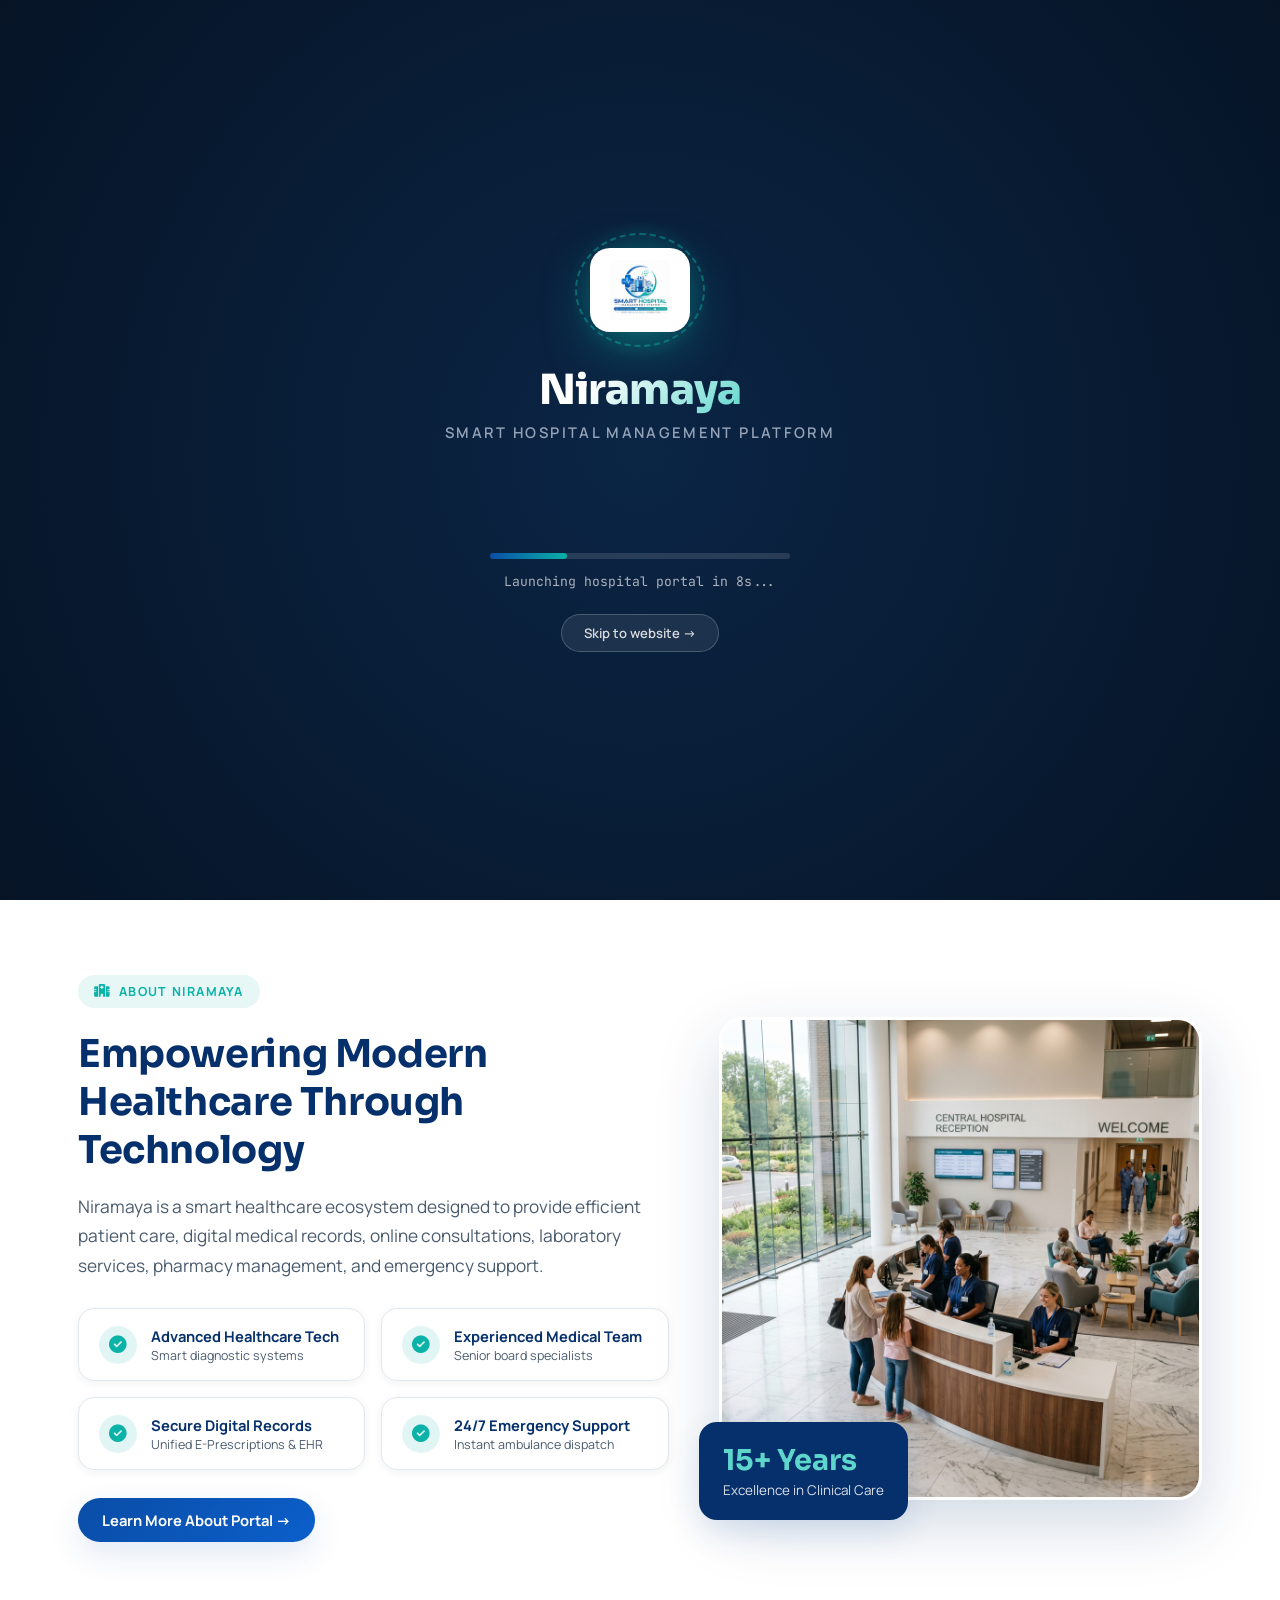
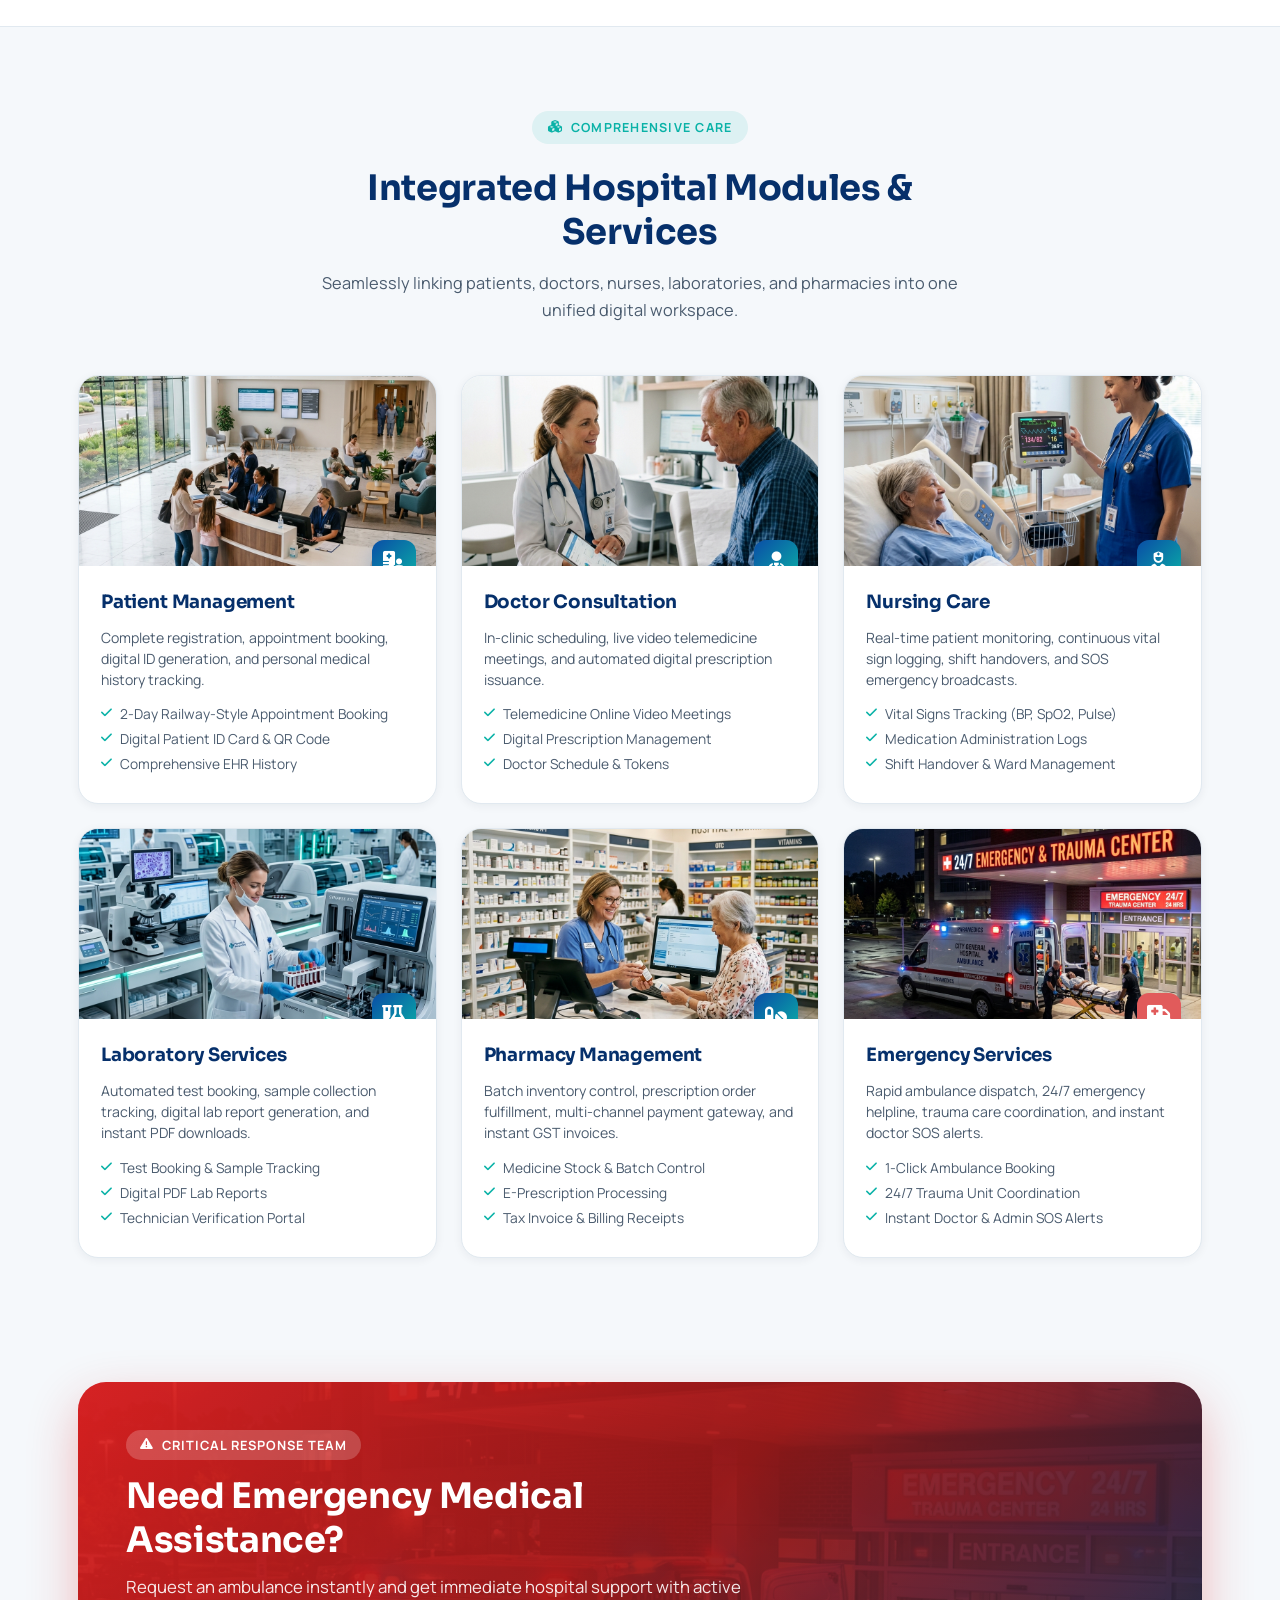
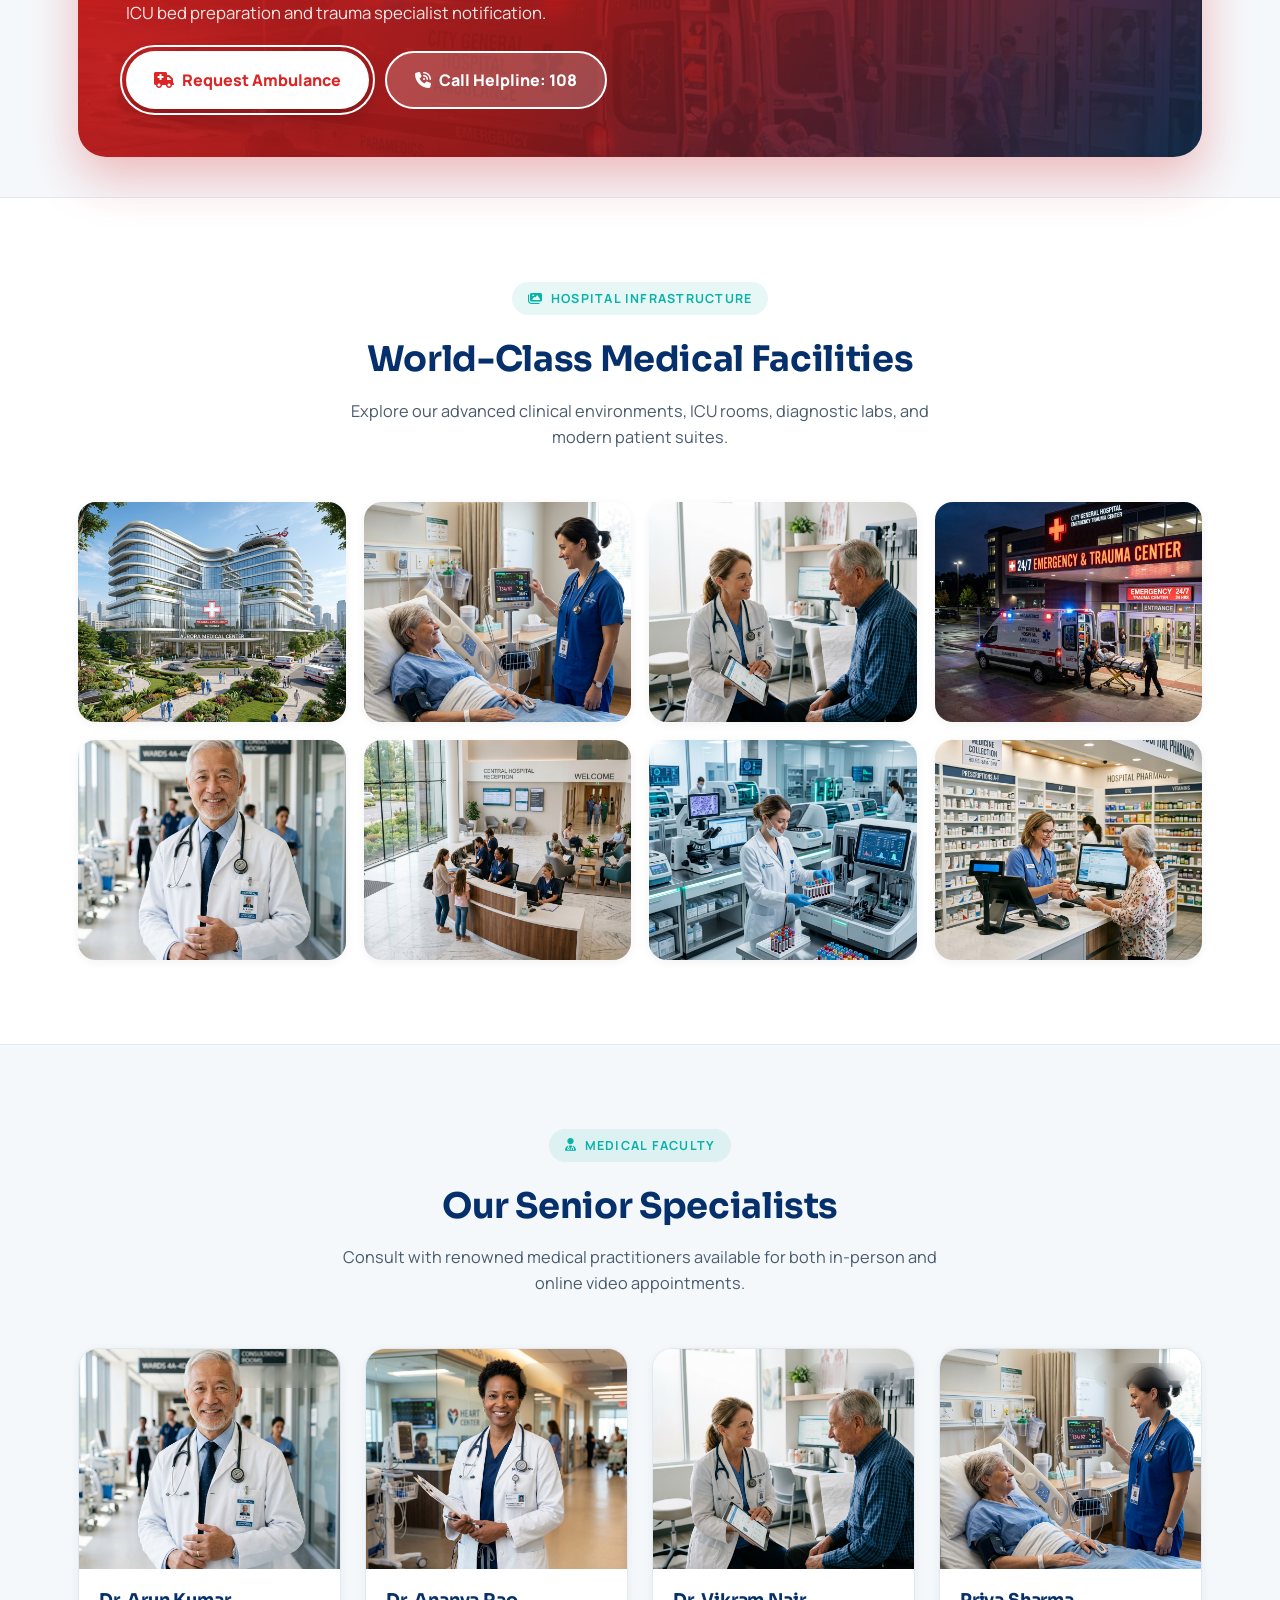
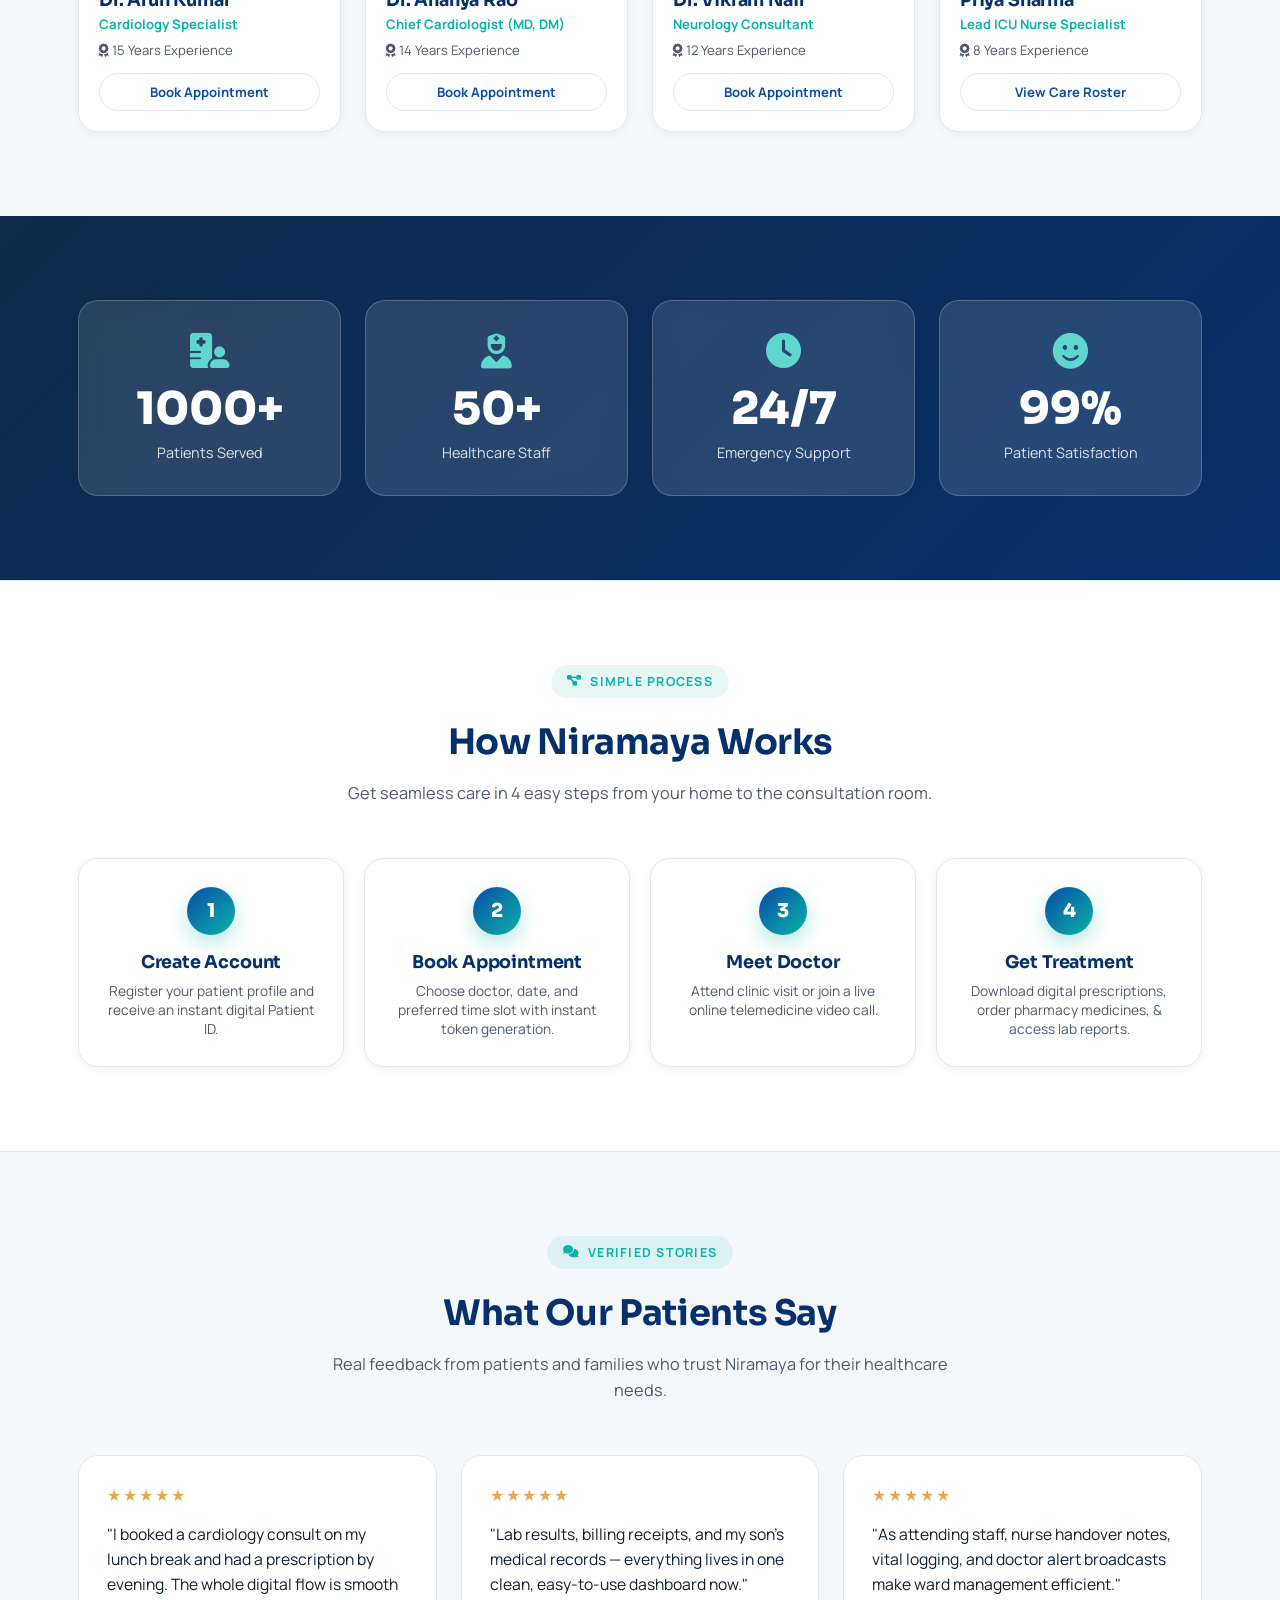
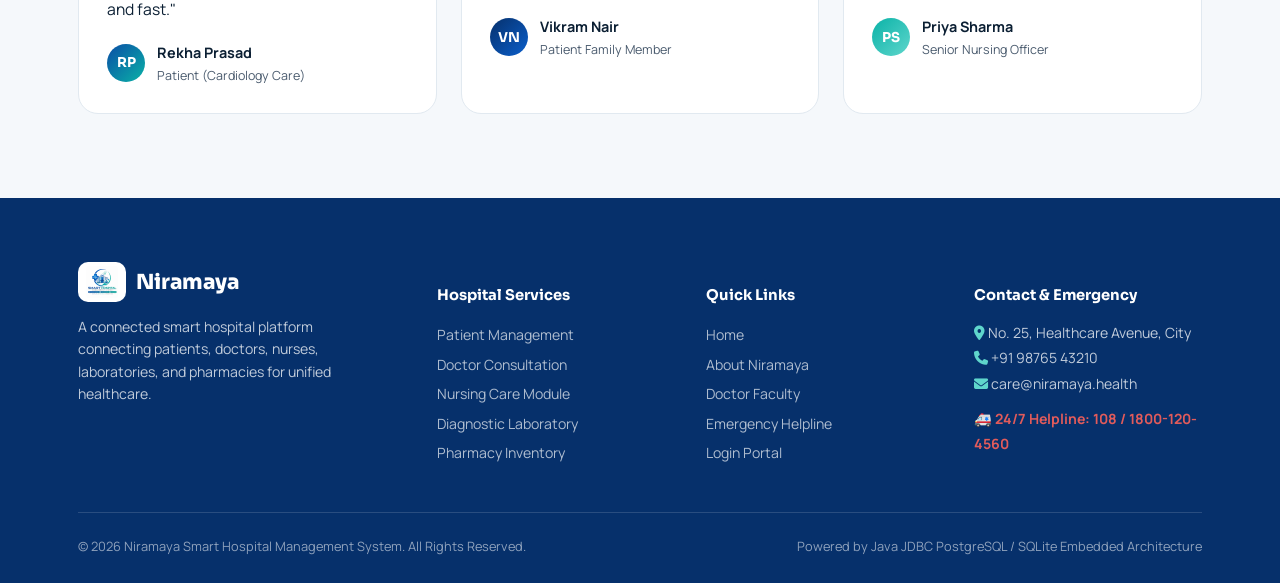
==== commit e401e81e: "Fix CSS loading and modal display rules for cloud deployment" ====
--- a/public/index.html
+++ b/public/index.html
@@ -10,6 +10,7 @@
 <link rel="stylesheet" href="https://cdnjs.cloudflare.com/ajax/libs/font-awesome/6.4.0/css/all.min.css">
 <!-- Primary Stylesheet -->
 <link rel="stylesheet" href="css/style.css">
+<link rel="stylesheet" href="/css/style.css">
 
 <style>
   /* Extra Custom Styling for Modern Landing Page Redesign */
--- a/public/css/style.css
+++ b/public/css/style.css
@@ -507,7 +507,7 @@
   inset: 0;
   background: rgba(6,18,30,0.65);
   backdrop-filter: blur(6px);
-  display: flex;
+  display: none;
   align-items: center;
   justify-content: center;
   z-index: 1000;
@@ -516,8 +516,9 @@
   transition: opacity 0.25s ease;
 }
 .modal-overlay.show, .modal-overlay.active, .modal.show, .modal.active {
-  opacity: 1;
-  pointer-events: auto;
+  display: flex !important;
+  opacity: 1 !important;
+  pointer-events: auto !important;
 }
 .modal-box {
   background: var(--paper);
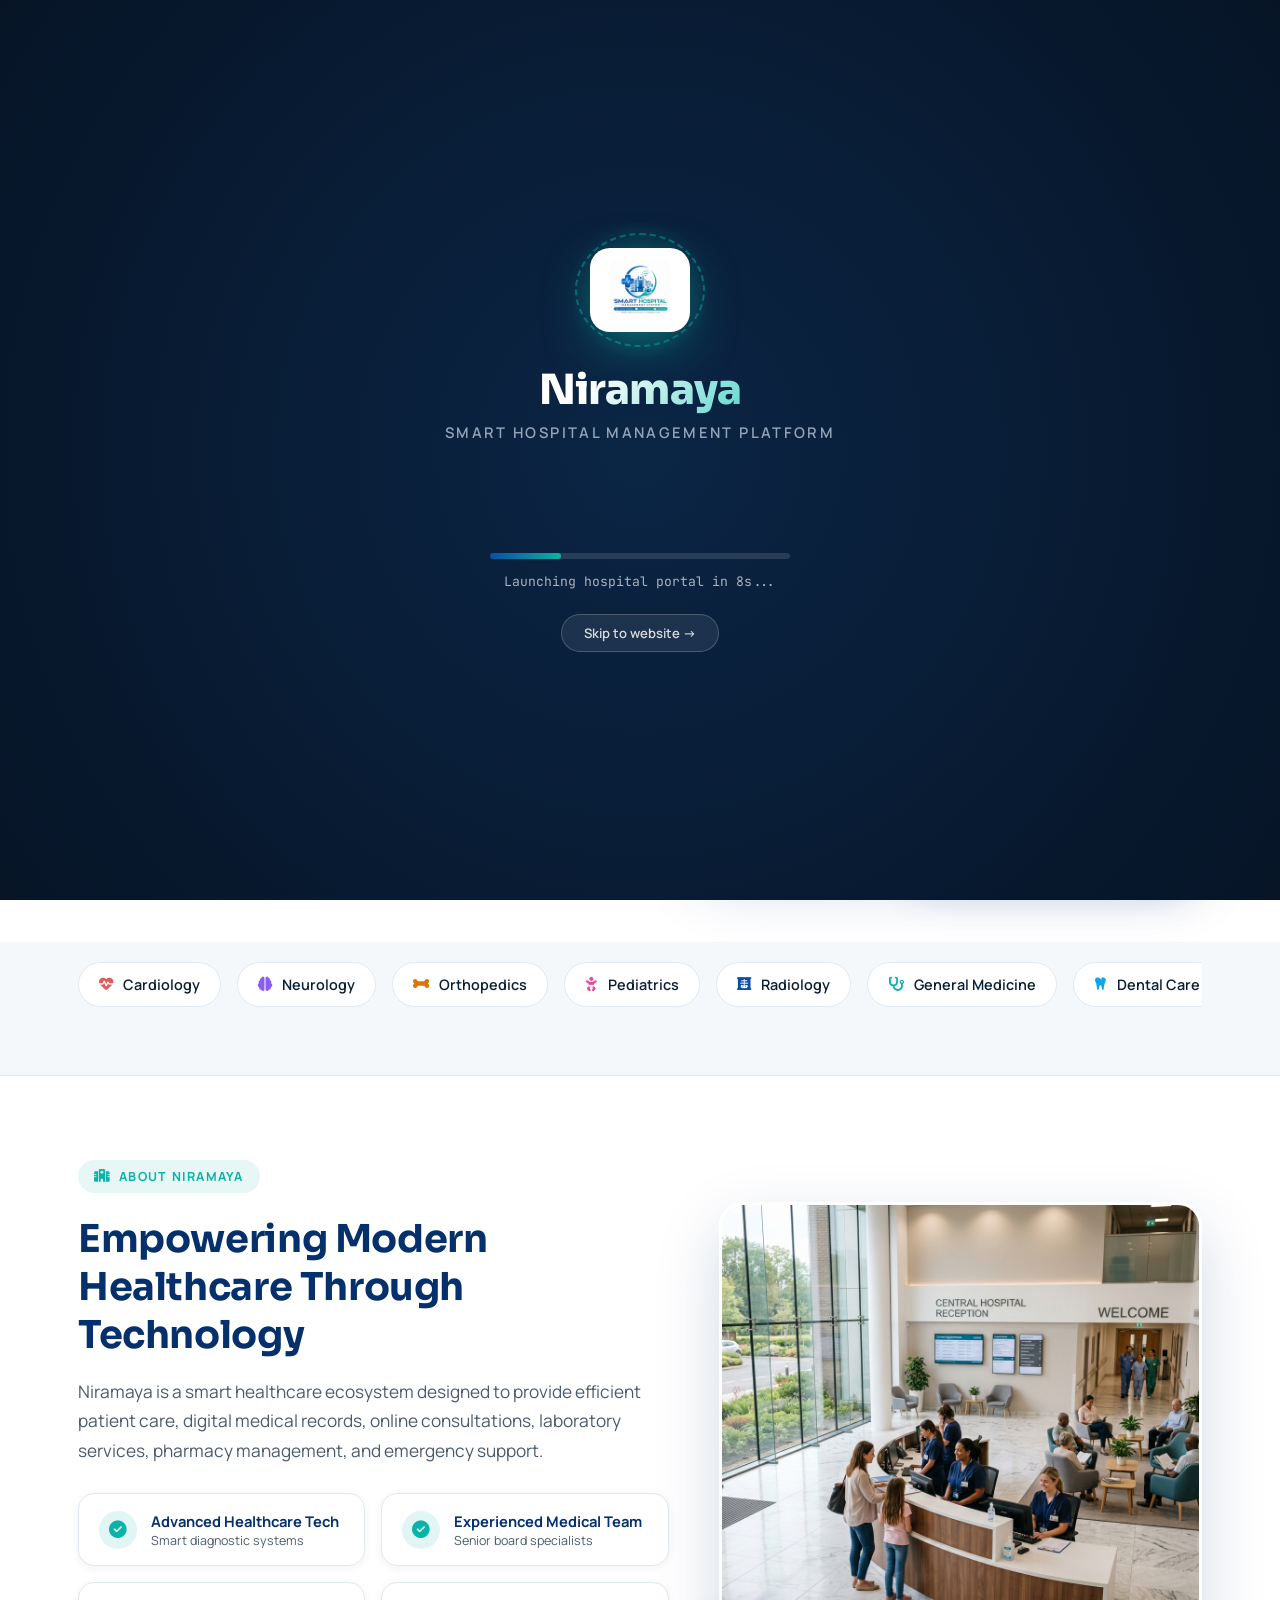
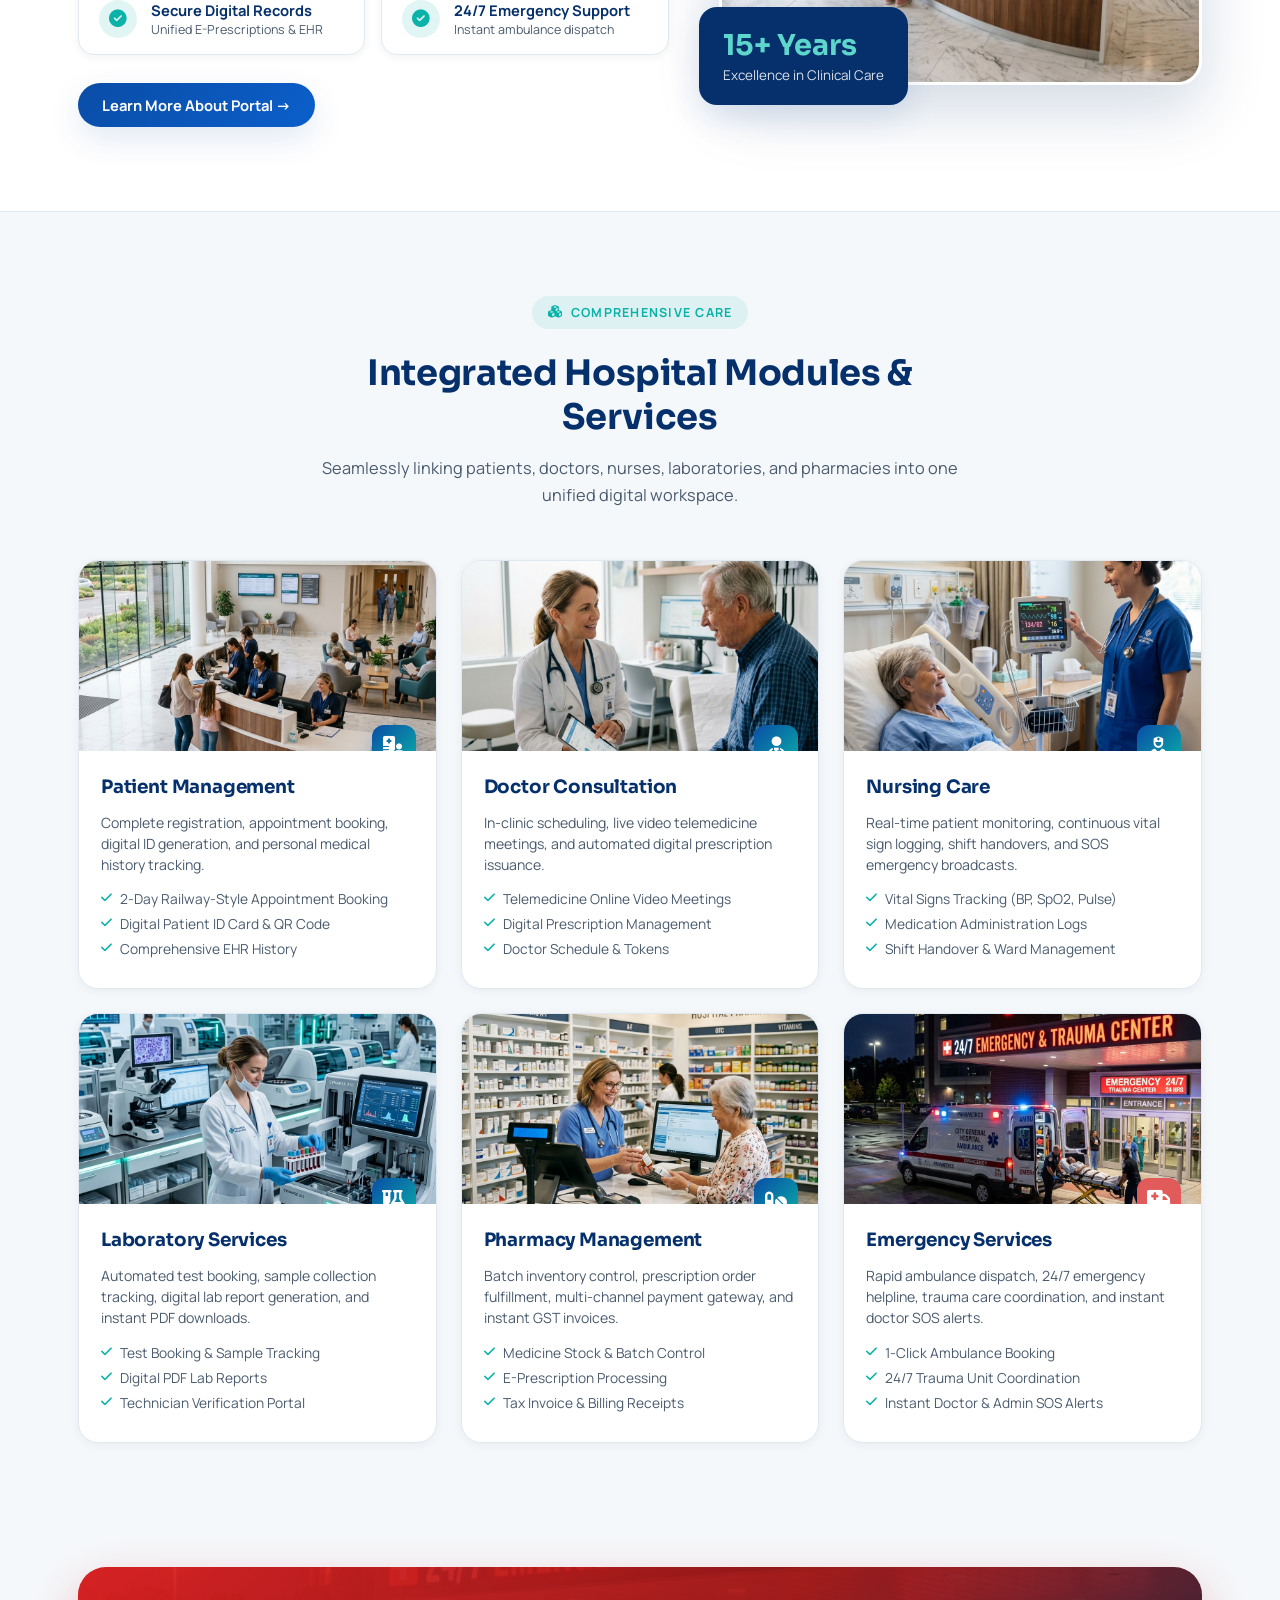
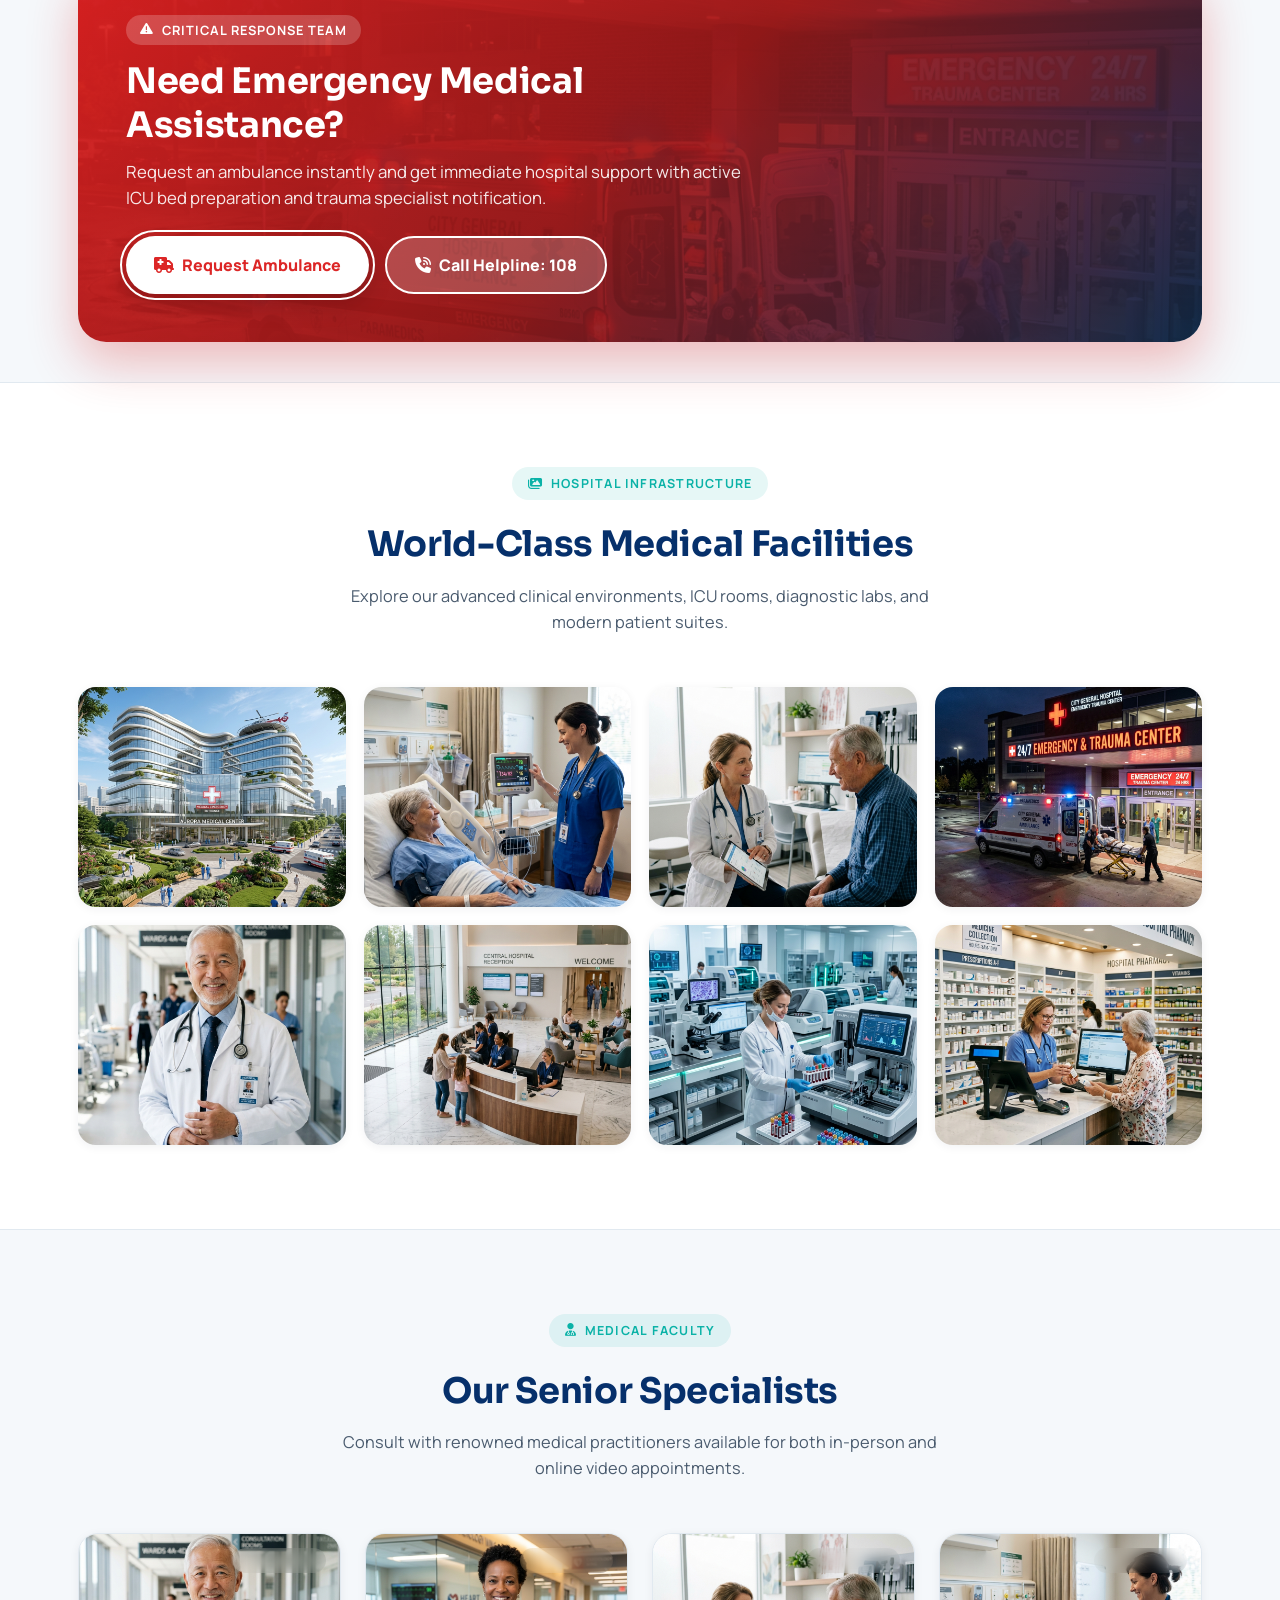
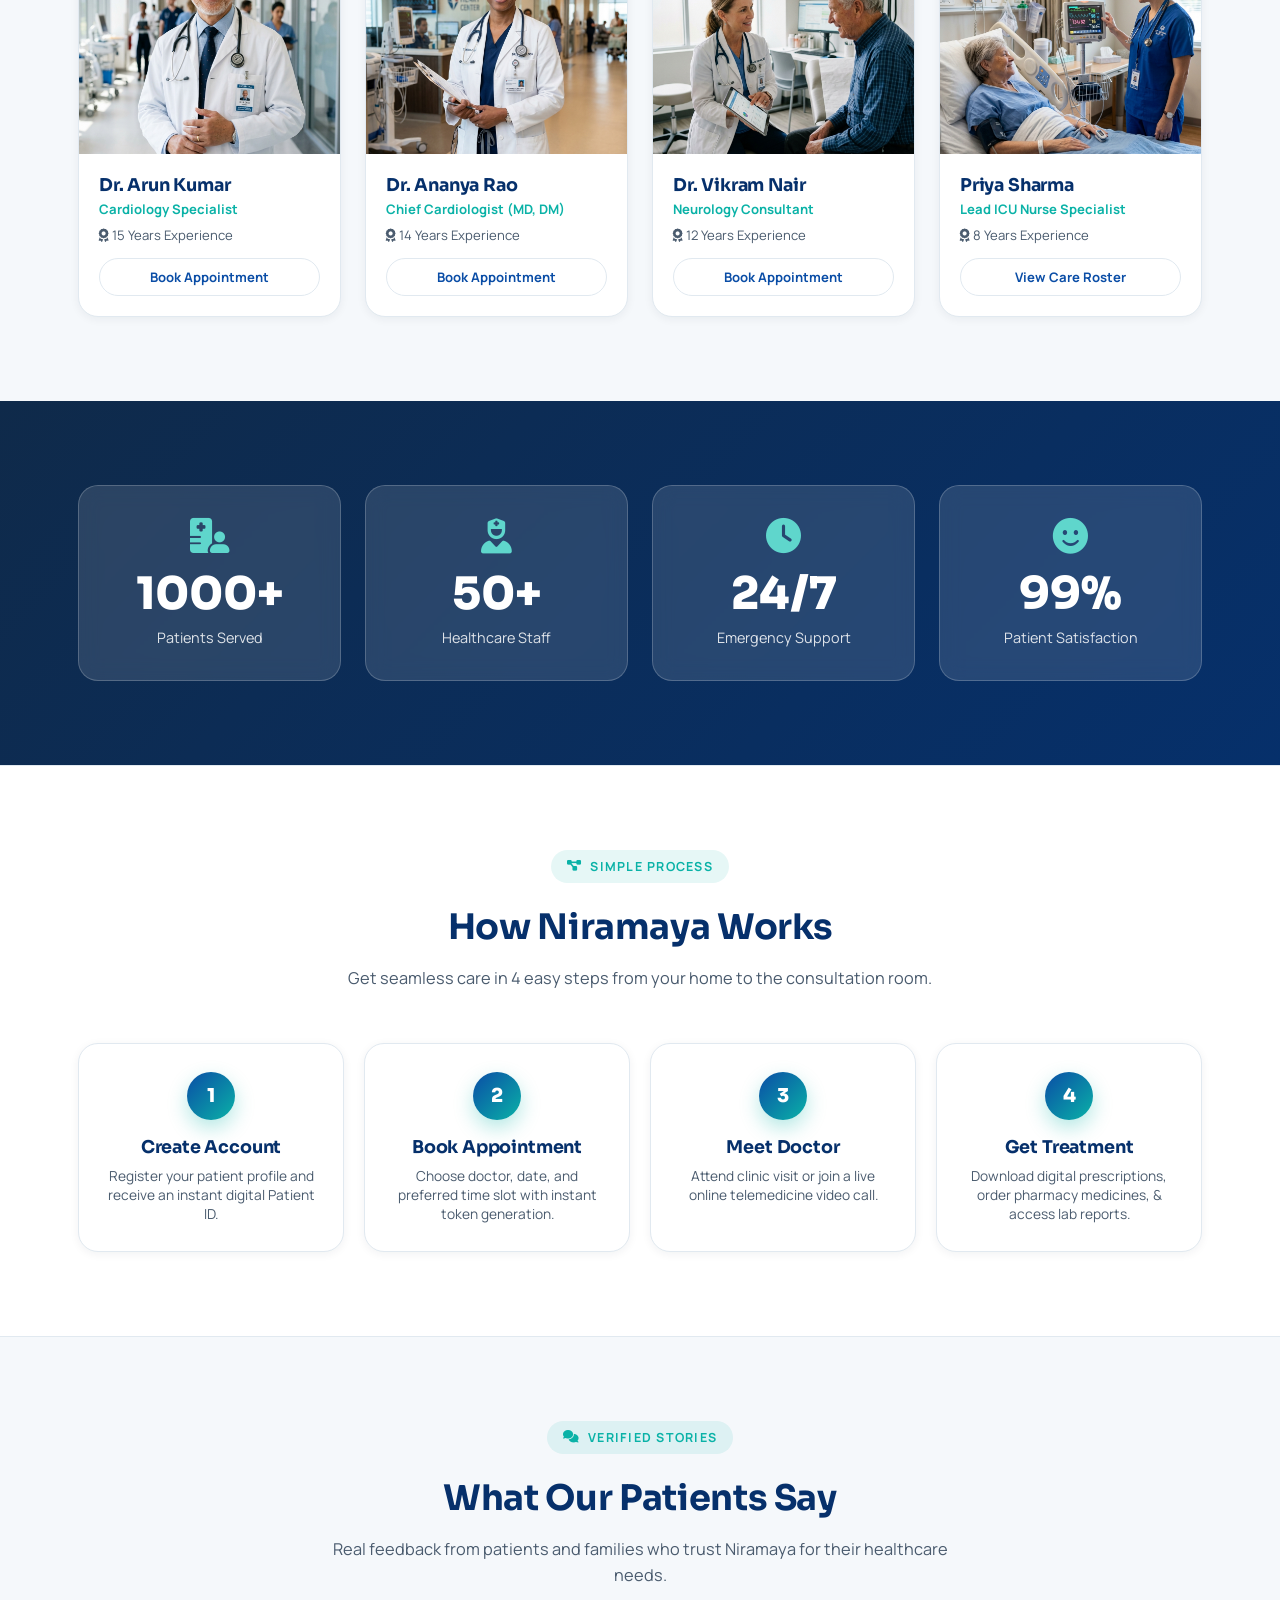
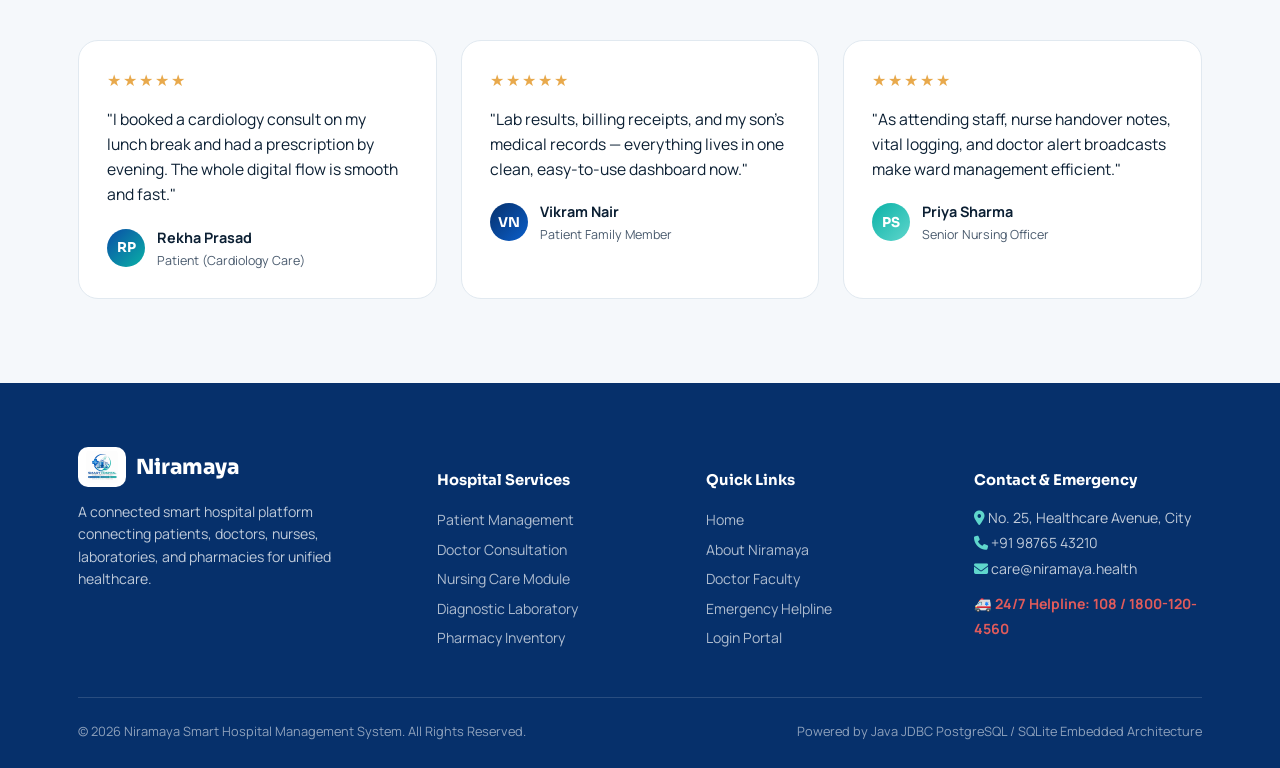
==== commit fb2bf9c1: "Add attractive GitHub README and full mobile/tablet/laptop responsive system across all portals" ====
--- a/public/index.html
+++ b/public/index.html
@@ -412,7 +412,7 @@
 
 <!-- ============ NAVIGATION BAR ============ -->
 <nav class="navbar navbar-scroll-bg" id="mainNavbar">
-  <div class="container">
+  <div class="container" style="display:flex; justify-content:space-between; align-items:center;">
     <a href="index.html" class="brand">
       <img src="assets/logo.png" alt="Niramaya Hospital Logo">
       <span>
@@ -428,16 +428,37 @@
       <a href="#emergency">Emergency</a>
       <a href="#contact">Contact</a>
     </div>
-    <div style="display:flex; gap:12px; align-items:center;">
-      <a href="login.html" class="btn btn-ghost btn-sm">
+    <div style="display:flex; gap:10px; align-items:center;">
+      <a href="login.html" class="btn btn-ghost btn-sm nav-auth-desktop">
         <i class="fa-solid fa-right-to-bracket"></i> Login
       </a>
-      <a href="login.html" class="btn btn-primary btn-sm">
+      <a href="login.html" class="btn btn-primary btn-sm nav-auth-desktop">
         <i class="fa-solid fa-user-plus"></i> Register
       </a>
+      <button type="button" class="btn btn-ghost btn-sm landing-nav-toggle" id="btnToggleMobileNav" aria-label="Open Menu" style="display:none; padding:8px 12px; font-size:1.2rem;">
+        ☰
+      </button>
     </div>
   </div>
 </nav>
+
+<!-- Mobile Navigation Drawer for Landing Page -->
+<div class="landing-mobile-nav" id="landingMobileNav">
+  <div style="display:flex; justify-content:space-between; align-items:center; border-bottom:1px solid var(--border-color); padding-bottom:14px;">
+    <div style="font-weight:700; font-family:'Sora',sans-serif; color:var(--blue-900);">Niramaya Menu</div>
+    <button type="button" class="landing-nav-toggle" style="background:none; border:none; font-size:1.4rem; cursor:pointer; color:var(--ink-soft);">✕</button>
+  </div>
+  <a href="#hero" class="mobile-nav-link" onclick="document.getElementById('landingMobileNav').classList.remove('mobile-open'); document.querySelector('.sidebar-backdrop').classList.remove('active');">🏠 Home</a>
+  <a href="#about" class="mobile-nav-link" onclick="document.getElementById('landingMobileNav').classList.remove('mobile-open'); document.querySelector('.sidebar-backdrop').classList.remove('active');">🏥 About Hospital</a>
+  <a href="#services" class="mobile-nav-link" onclick="document.getElementById('landingMobileNav').classList.remove('mobile-open'); document.querySelector('.sidebar-backdrop').classList.remove('active');">🩺 Clinical Services</a>
+  <a href="#doctors" class="mobile-nav-link" onclick="document.getElementById('landingMobileNav').classList.remove('mobile-open'); document.querySelector('.sidebar-backdrop').classList.remove('active');">👨‍⚕️ Doctors & Faculty</a>
+  <a href="#emergency" class="mobile-nav-link" onclick="document.getElementById('landingMobileNav').classList.remove('mobile-open'); document.querySelector('.sidebar-backdrop').classList.remove('active');">🚨 Emergency 24/7</a>
+  <a href="#contact" class="mobile-nav-link" onclick="document.getElementById('landingMobileNav').classList.remove('mobile-open'); document.querySelector('.sidebar-backdrop').classList.remove('active');">📞 Contact & Map</a>
+  <div style="border-top:1px solid var(--border-color); padding-top:16px; display:flex; flex-direction:column; gap:10px; margin-top:auto;">
+    <a href="login.html" class="btn btn-ghost btn-block">Portal Login</a>
+    <a href="login.html" class="btn btn-primary btn-block">Book Appointment</a>
+  </div>
+</div>
 
 <!-- ============ 1. HERO SECTION ============ -->
 <section class="hero-wrapper" id="hero">
@@ -1116,6 +1137,6 @@
   }
 });
 </script>
-
+<script src="assets/js/mobile-responsive.js"></script>
 </body>
 </html>
--- a/public/css/style.css
+++ b/public/css/style.css
@@ -823,22 +823,44 @@
    UNIVERSAL RESPONSIVE DESIGN SYSTEM (LAPTOP, TABLET, MOBILE)
    ========================================================= */
 
-/* Responsive Table Wrapper */
-.table-responsive, .panel-table-wrap, div[style*="overflow-x:auto"] {
+/* Responsive Table Wrappers */
+.table-container, .table-responsive, .panel-table-wrap, div[style*="overflow-x:auto"] {
   width: 100%;
+  max-width: 100%;
   overflow-x: auto;
   -webkit-overflow-scrolling: touch;
   margin-bottom: 1rem;
+  border-radius: var(--radius-md, 8px);
 }
 
 /* Ensure data tables don't compress awkwardly */
 table.dtable, table.table, table {
-  min-width: 600px;
+  min-width: 580px;
+  width: 100%;
+  border-collapse: collapse;
 }
 
 /* Universal Input & Button Touch Adjustments for Mobile */
 button, input, select, textarea {
   max-width: 100%;
+  font-family: inherit;
+}
+
+/* Sidebar Backdrop */
+.sidebar-backdrop {
+  position: fixed;
+  inset: 0;
+  background: rgba(15, 23, 42, 0.65);
+  z-index: 9998;
+  backdrop-filter: blur(4px);
+  display: none;
+  opacity: 0;
+  transition: opacity 0.3s ease;
+}
+
+.sidebar-backdrop.active {
+  display: block;
+  opacity: 1;
 }
 
 /* 1. LAPTOP / SMALL DESKTOP (993px - 1200px) */
@@ -850,12 +872,18 @@
   .grid-3 {
     grid-template-columns: repeat(2, 1fr);
   }
+  .grid-4 {
+    grid-template-columns: repeat(2, 1fr);
+  }
   .kpi-grid, .stats-grid {
-    grid-template-columns: repeat(2, 1fr);
+    grid-template-columns: repeat(2, 1fr) !important;
   }
   .hero-grid {
     grid-template-columns: 1fr 1fr;
-    gap: 32px;
+    gap: 28px;
+  }
+  .search-box {
+    width: 260px !important;
   }
 }
 
@@ -871,73 +899,84 @@
     height: 64px;
   }
   .nav-links {
-    gap: 16px;
-  }
-  .nav-links a {
-    font-size: 0.85rem;
+    gap: 14px;
   }
   .hero-wrapper {
-    padding: 90px 0 50px;
+    padding: 80px 0 40px;
   }
   .hero-grid {
     grid-template-columns: 1fr;
-    gap: 36px;
+    gap: 32px;
   }
   .hero-main-img {
-    height: 380px;
+    height: 340px;
   }
 
   /* Grids & Cards */
-  .grid-3, .grid-4 {
+  .grid-2, .grid-3, .grid-4 {
+    grid-template-columns: 1fr !important;
+  }
+  .kpi-grid, .stats-grid {
     grid-template-columns: repeat(2, 1fr) !important;
   }
   .panel-grid, .presc-grid {
     grid-template-columns: 1fr !important;
   }
   .auth-shell {
-    grid-template-columns: 1fr;
+    grid-template-columns: 1fr !important;
   }
   .auth-visual {
-    display: none;
+    display: none !important;
   }
 
   /* Universal Dashboard Layout on Tablet */
-  .dash-shell {
+  .dash-shell, .admin-container, .doctor-container, .nurse-container {
     grid-template-columns: 1fr !important;
-  }
-  aside.sidebar, .sidebar {
+    display: flex !important;
+    flex-direction: column !important;
+  }
+
+  aside.sidebar, .sidebar, .nurse-sidebar {
     position: fixed !important;
     top: 0 !important;
-    left: -280px !important;
+    left: -290px !important;
     width: 280px !important;
     height: 100vh !important;
     z-index: 9999 !important;
-    transition: left 0.3s ease !important;
-    box-shadow: 10px 0 30px rgba(0,0,0,0.3) !important;
-  }
-  aside.sidebar.mobile-open, .sidebar.mobile-open {
+    transition: left 0.3s cubic-bezier(0.16, 1, 0.3, 1) !important;
+    box-shadow: 10px 0 30px rgba(0,0,0,0.35) !important;
+    overflow-y: auto !important;
+  }
+
+  aside.sidebar.mobile-open, .sidebar.mobile-open, .nurse-sidebar.mobile-open {
     left: 0 !important;
   }
-  .sidebar-backdrop {
-    position: fixed;
-    inset: 0;
-    background: rgba(0,0,0,0.5);
-    z-index: 9998;
-    backdrop-filter: blur(4px);
-    display: none;
-  }
-  .sidebar-backdrop.active {
-    display: block;
-  }
-
-  .topnav, header.topnav {
+
+  .sidebar-close-btn {
+    display: flex !important;
+  }
+
+  .main-wrapper, .dash-main, .nurse-content {
+    width: 100% !important;
+    max-width: 100% !important;
+    padding: 16px !important;
+  }
+
+  .topbar, header.topbar, .topnav, header.topnav, .nurse-header {
     padding: 0 16px !important;
-  }
-  .topnav-search {
-    width: 180px !important;
-  }
-  .view-container, .dash-main {
-    padding: 16px !important;
+    height: 64px !important;
+  }
+
+  .topbar-left, .topnav-left {
+    gap: 10px !important;
+  }
+
+  .search-box {
+    width: 200px !important;
+  }
+
+  .mobile-menu-btn {
+    display: inline-flex !important;
   }
 }
 
@@ -951,100 +990,190 @@
   /* Navbar */
   .navbar .container {
     padding: 0 12px;
+    height: 60px;
   }
   .brand-name {
-    font-size: 1rem;
+    font-size: 0.95rem;
   }
   .brand img {
-    height: 36px;
+    height: 32px;
   }
   .nav-links {
-    display: none; /* Mobile menu handles navigation links */
+    display: none !important; /* Handled by mobile drawer */
+  }
+  .nav-auth-desktop {
+    display: none !important;
+  }
+  .landing-nav-toggle {
+    display: inline-flex !important;
+  }
+
+  /* Landing Mobile Drawer */
+  .landing-mobile-nav {
+    position: fixed;
+    top: 0;
+    right: -290px;
+    width: 280px;
+    height: 100vh;
+    background: var(--paper, #fff);
+    box-shadow: -10px 0 30px rgba(0,0,0,0.25);
+    z-index: 10000;
+    display: flex;
+    flex-direction: column;
+    padding: 24px 20px;
+    gap: 16px;
+    transition: right 0.3s cubic-bezier(0.16, 1, 0.3, 1);
+  }
+  .landing-mobile-nav.mobile-open {
+    right: 0;
+  }
+  .mobile-nav-link {
+    font-size: 0.95rem;
+    font-weight: 600;
+    color: var(--text-main, #0F172A);
+    text-decoration: none;
+    padding: 10px 12px;
+    border-radius: 8px;
+    transition: all 0.2s ease;
+  }
+  .mobile-nav-link:hover {
+    background: var(--primary-soft, rgba(13,110,253,0.08));
+    color: var(--primary, #0D6EFD);
   }
 
   /* Hero Section */
   .hero h1 {
-    font-size: 2.1rem;
-    line-height: 1.15;
+    font-size: 1.85rem !important;
+    line-height: 1.2 !important;
   }
   .hero p.lede {
-    font-size: 0.95rem;
+    font-size: 0.9rem !important;
   }
   .hero-ctas {
     flex-direction: column;
     width: 100%;
+    gap: 10px;
   }
   .hero-ctas .btn {
     width: 100%;
+    text-align: center;
   }
   .hero-stats {
-    display: grid;
-    grid-template-columns: repeat(2, 1fr);
-    gap: 16px;
+    grid-template-columns: 1fr 1fr;
+    gap: 12px;
   }
   .hero-main-img {
-    height: 280px;
+    height: 240px;
   }
 
   /* Grids & Cards */
-  .grid-3, .grid-4, .kpi-grid, .stats-grid, .gallery-grid, .timeline-grid {
+  .grid-2, .grid-3, .grid-4, .kpi-grid, .stats-grid, .gallery-grid, .timeline-grid {
     grid-template-columns: 1fr !important;
+    gap: 14px !important;
+  }
+  .form-grid {
+    grid-template-columns: 1fr !important;
+  }
+  .form-group.full {
+    grid-column: span 1 !important;
   }
   .foot-grid {
     grid-template-columns: 1fr;
-    gap: 24px;
-  }
-
-  /* Dashboards Topbar & Search */
-  .topnav-left h1, header.topnav h1 {
-    font-size: 1rem !important;
-  }
-  .topnav-search {
-    display: none !important; /* Hide header search on tiny mobile screens */
-  }
-  .user-chip span {
+    gap: 20px;
+  }
+
+  /* Dashboard Header */
+  .topbar, header.topbar, .topnav, header.topnav, .nurse-header {
+    padding: 0 12px !important;
+    height: 58px !important;
+  }
+  .page-header {
+    flex-direction: column !important;
+    align-items: flex-start !important;
+    gap: 10px !important;
+  }
+  .page-title {
+    font-size: 1.25rem !important;
+  }
+
+  .search-box {
+    display: none !important; /* Hide wide search bar on small phones */
+  }
+  .user-chip span, .user-name {
     display: none;
   }
-  .status-badge-toggle span.status-text {
-    display: none;
-  }
 
   /* Modals & Dialogs */
-  .modal-box, .modal-card {
+  .modal-overlay {
+    padding: 10px !important;
+  }
+  .modal-box, .modal-content, .modal-card {
     width: 96% !important;
-    padding: 16px !important;
-    margin: 10px auto !important;
-    max-height: 92vh !important;
-  }
-  
-  /* Telemedicine Video Box */
+    max-width: 96vw !important;
+    padding: 18px 14px !important;
+    margin: auto !important;
+    max-height: 90vh !important;
+    border-radius: var(--radius-md, 12px) !important;
+  }
+  .modal-header {
+    padding-bottom: 10px !important;
+  }
+  .modal-title {
+    font-size: 1.05rem !important;
+  }
+
+  /* Telemedicine Video Room */
   .video-grid {
     grid-template-columns: 1fr !important;
+    height: auto !important;
+  }
+  .tele-chat-drawer {
+    width: 100% !important;
+    position: static !important;
+  }
+
+  /* Tables */
+  table th, table td {
+    padding: 10px 10px !important;
+    font-size: 0.8rem !important;
+  }
+
+  .btn {
+    min-height: 40px;
+  }
+  .btn-sm {
+    min-height: 34px;
+    padding: 6px 10px !important;
   }
 }
 
 /* 4. EXTRA SMALL MOBILE (Up to 480px) */
 @media (max-width: 480px) {
   .hero h1 {
-    font-size: 1.75rem;
+    font-size: 1.6rem !important;
   }
   .eyebrow {
-    font-size: 0.7rem;
+    font-size: 0.68rem;
+    padding: 5px 10px;
+  }
+  .dept-strip {
+    gap: 6px;
+  }
+  .dept-chip {
     padding: 6px 12px;
-  }
-  .dept-strip {
-    gap: 8px;
-  }
-  .dept-chip {
-    padding: 8px 14px;
-    font-size: 0.8rem;
-  }
-  .btn {
-    padding: 10px 18px;
-    font-size: 0.85rem;
-  }
-}
-
-
-
-
+    font-size: 0.76rem;
+  }
+  .stat-val {
+    font-size: 1.4rem !important;
+  }
+  .stat-card {
+    padding: 14px !important;
+  }
+  .card {
+    padding: 14px !important;
+  }
+}
+
+
+
+
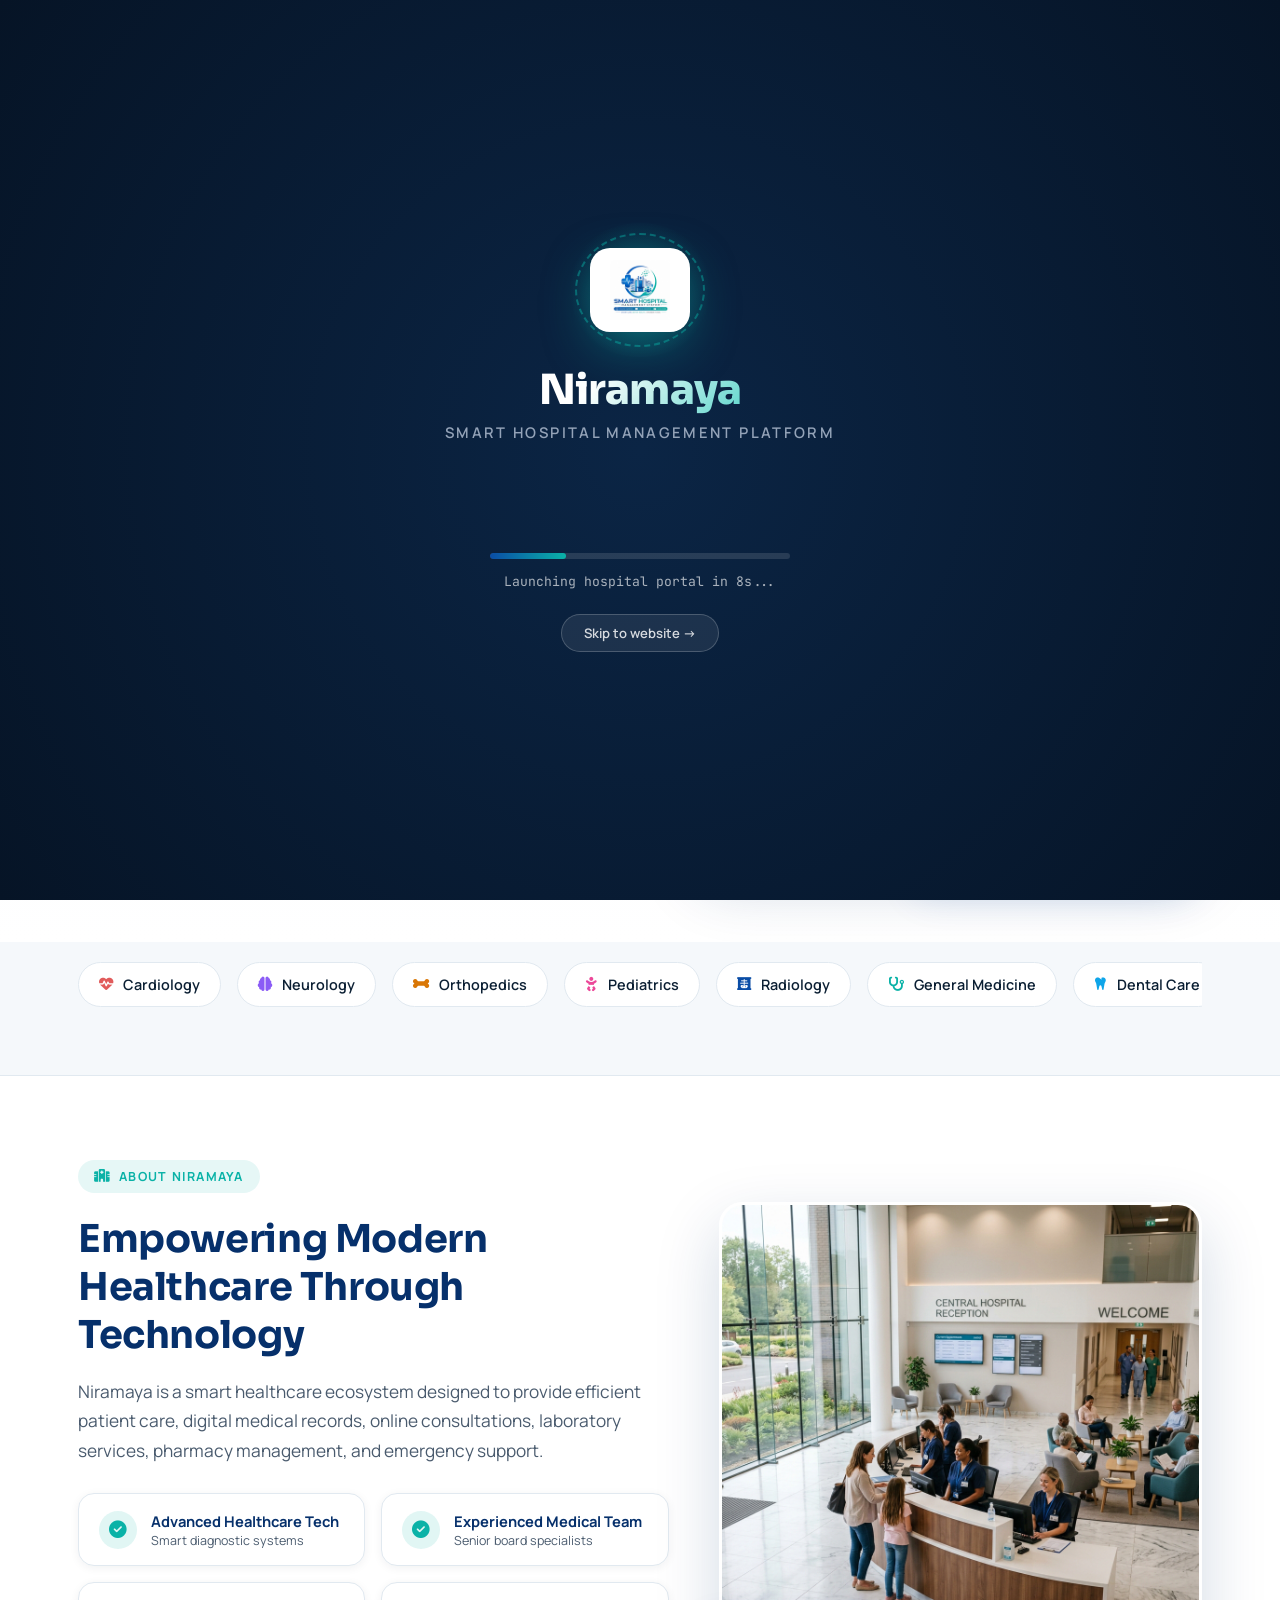
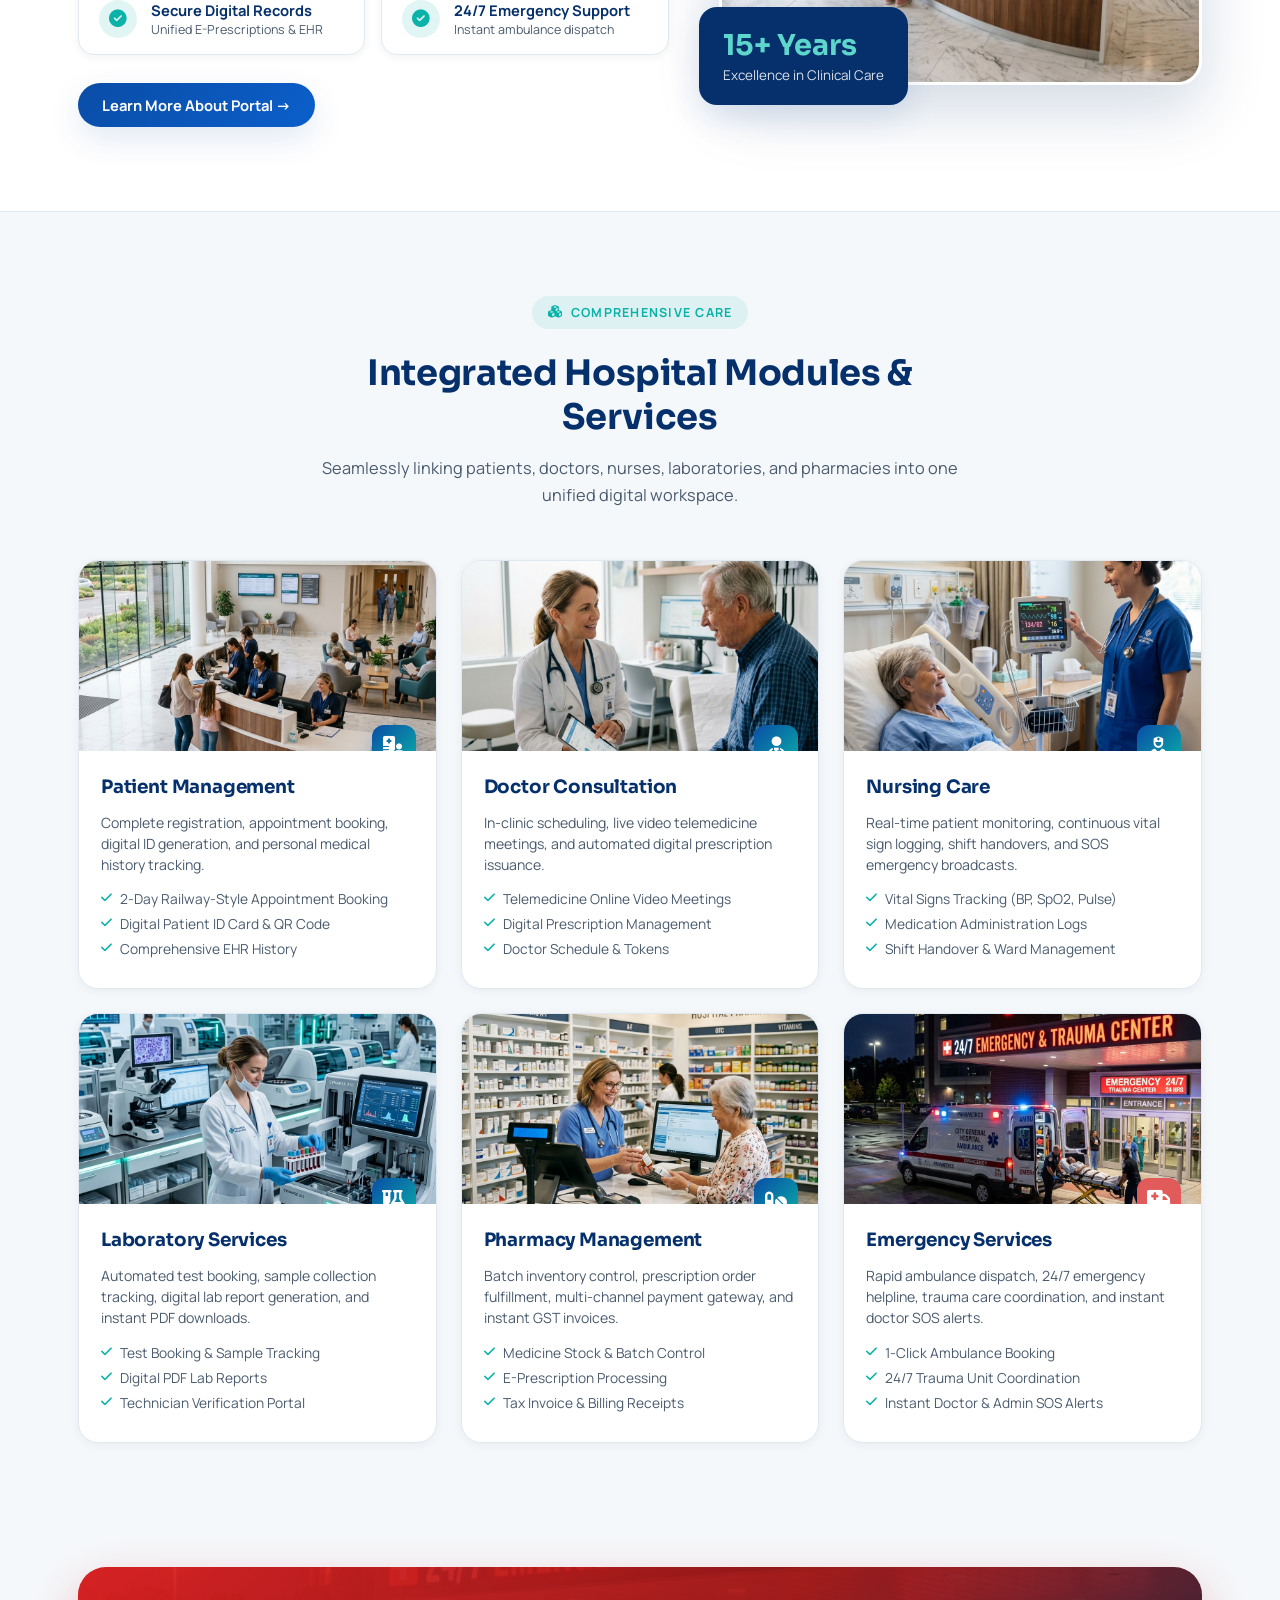
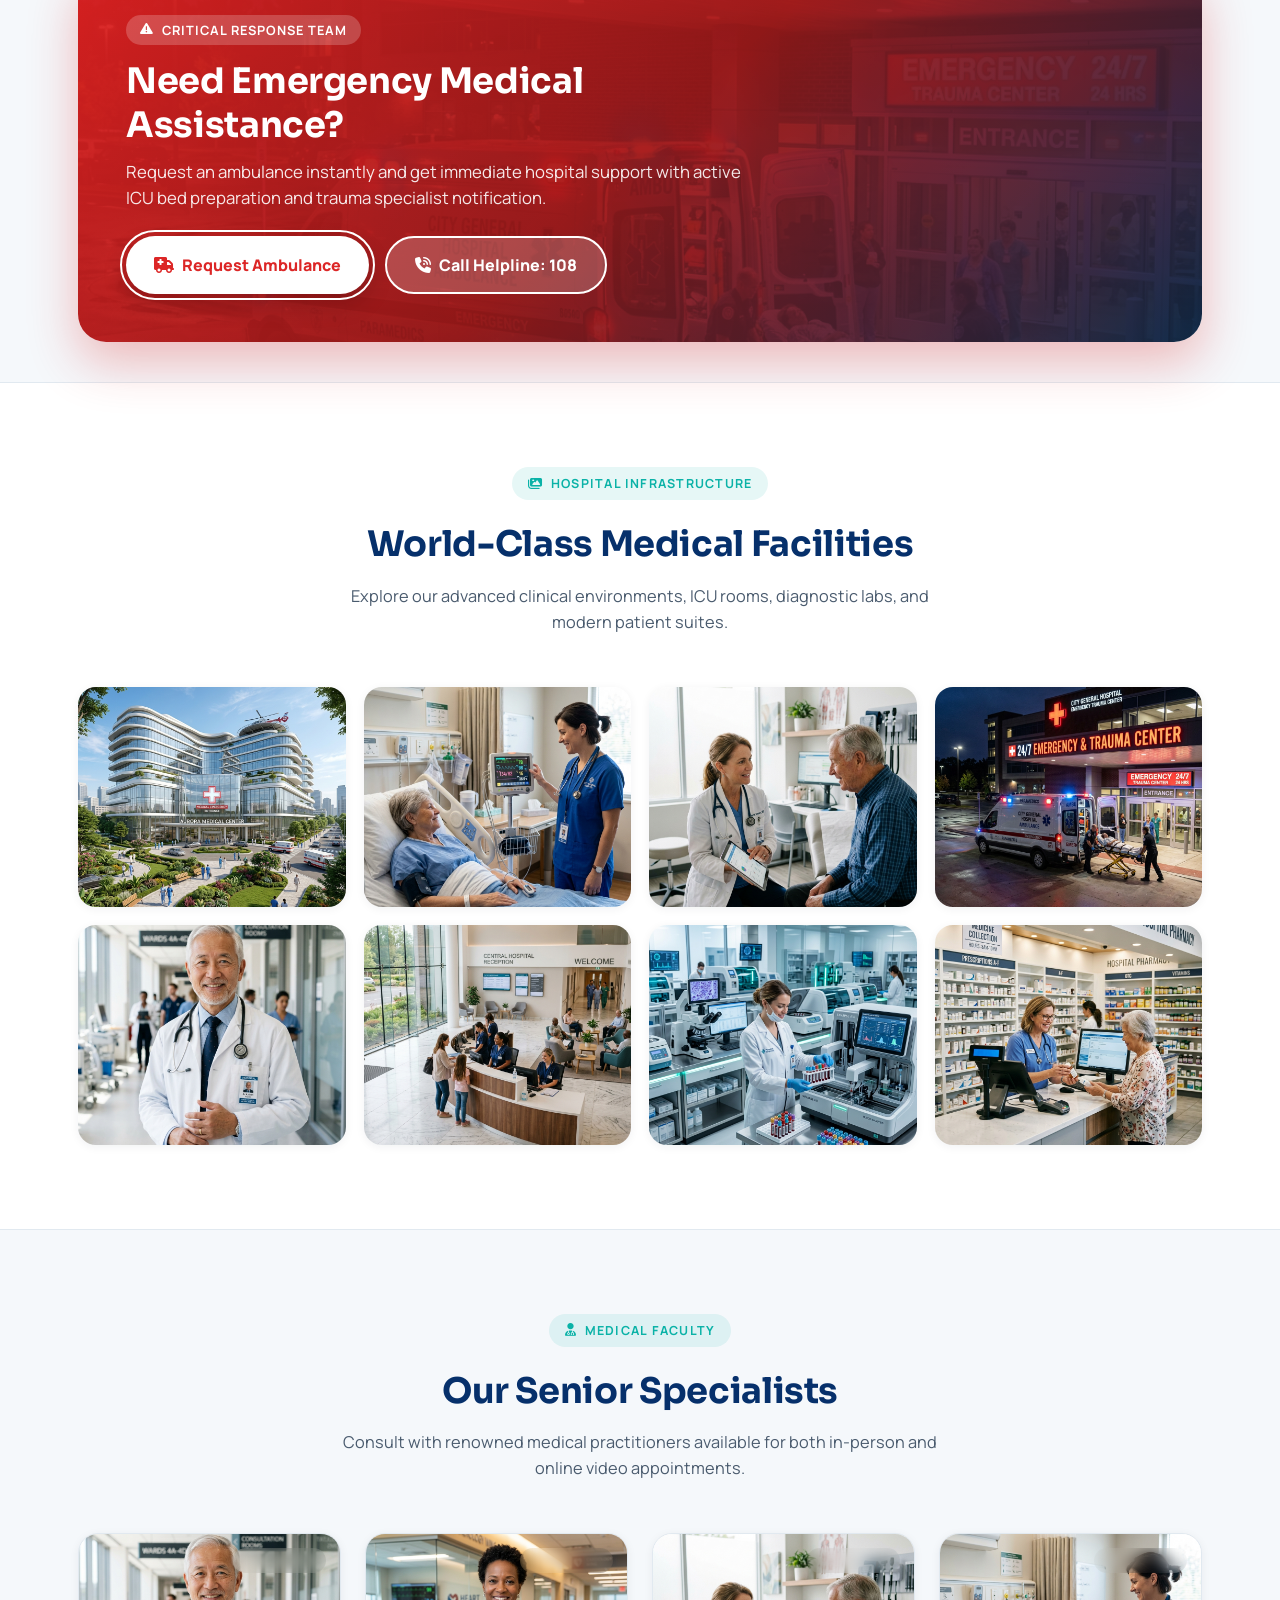
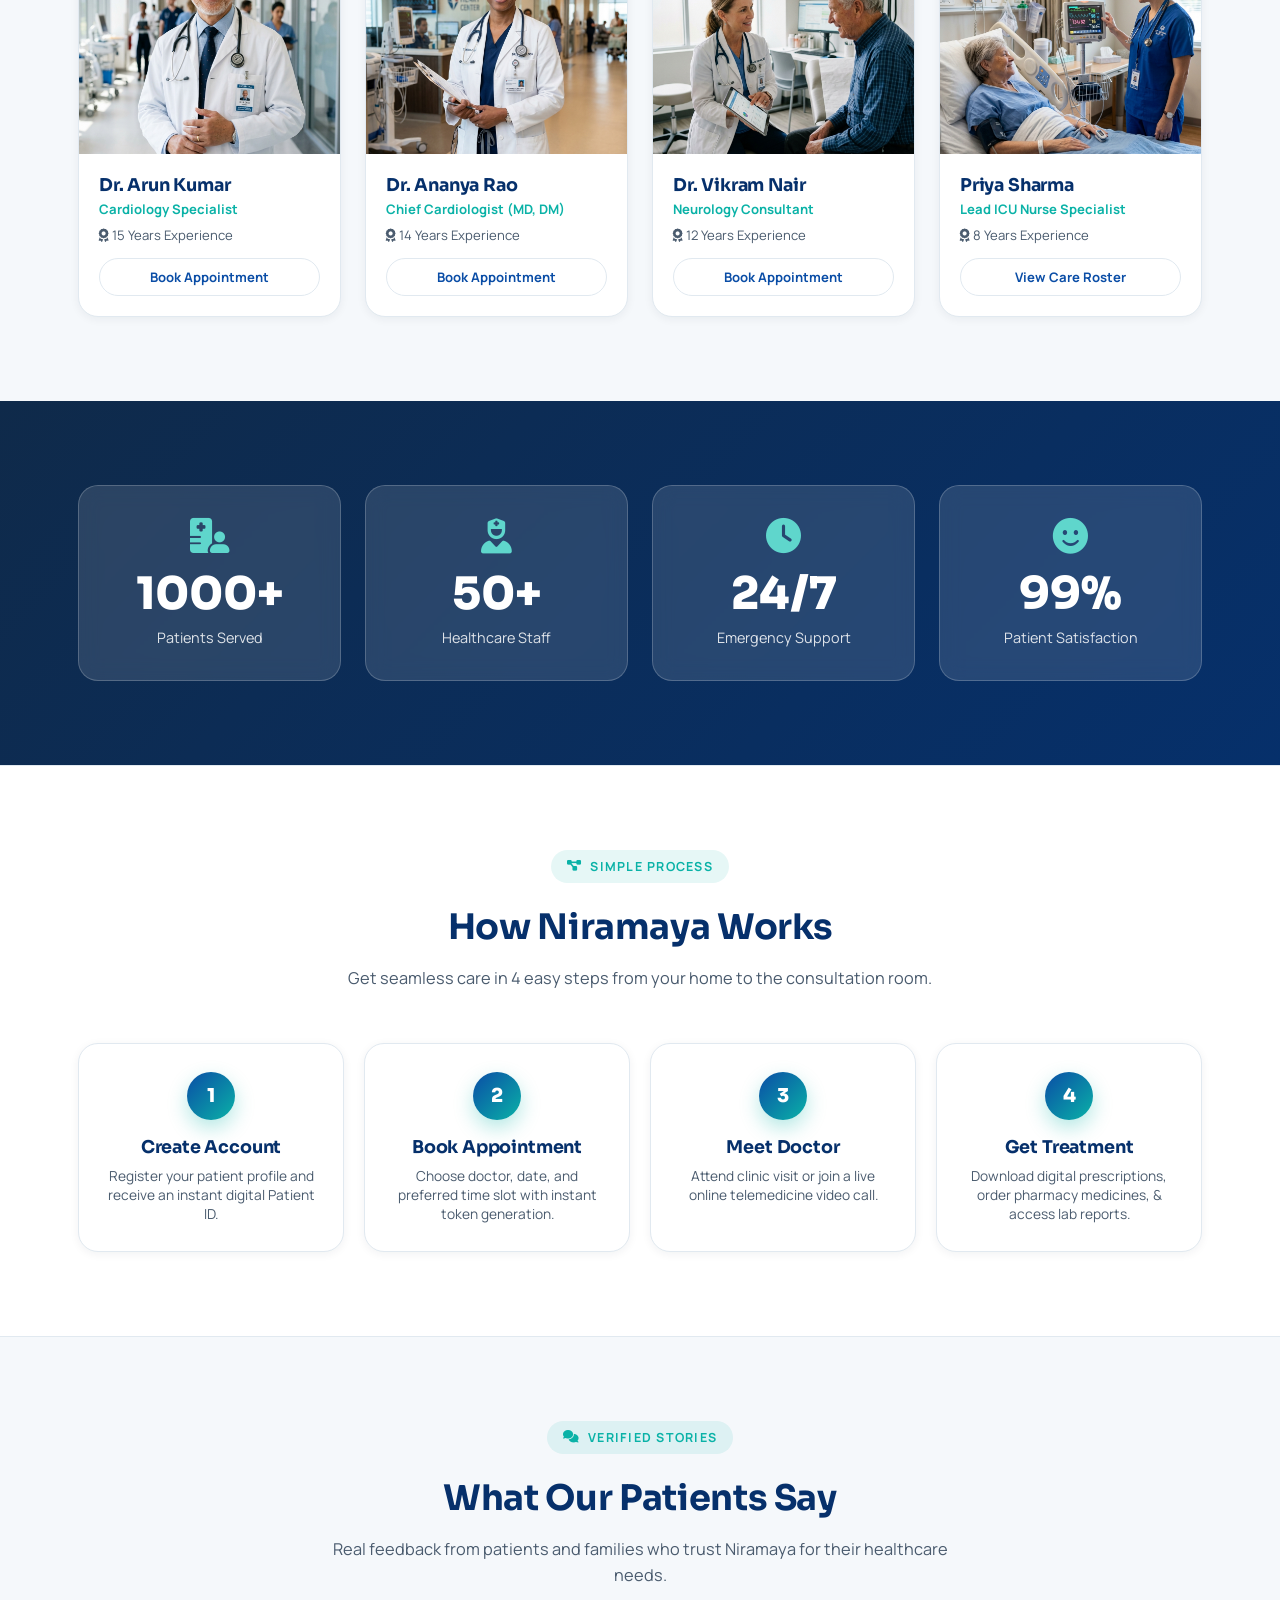
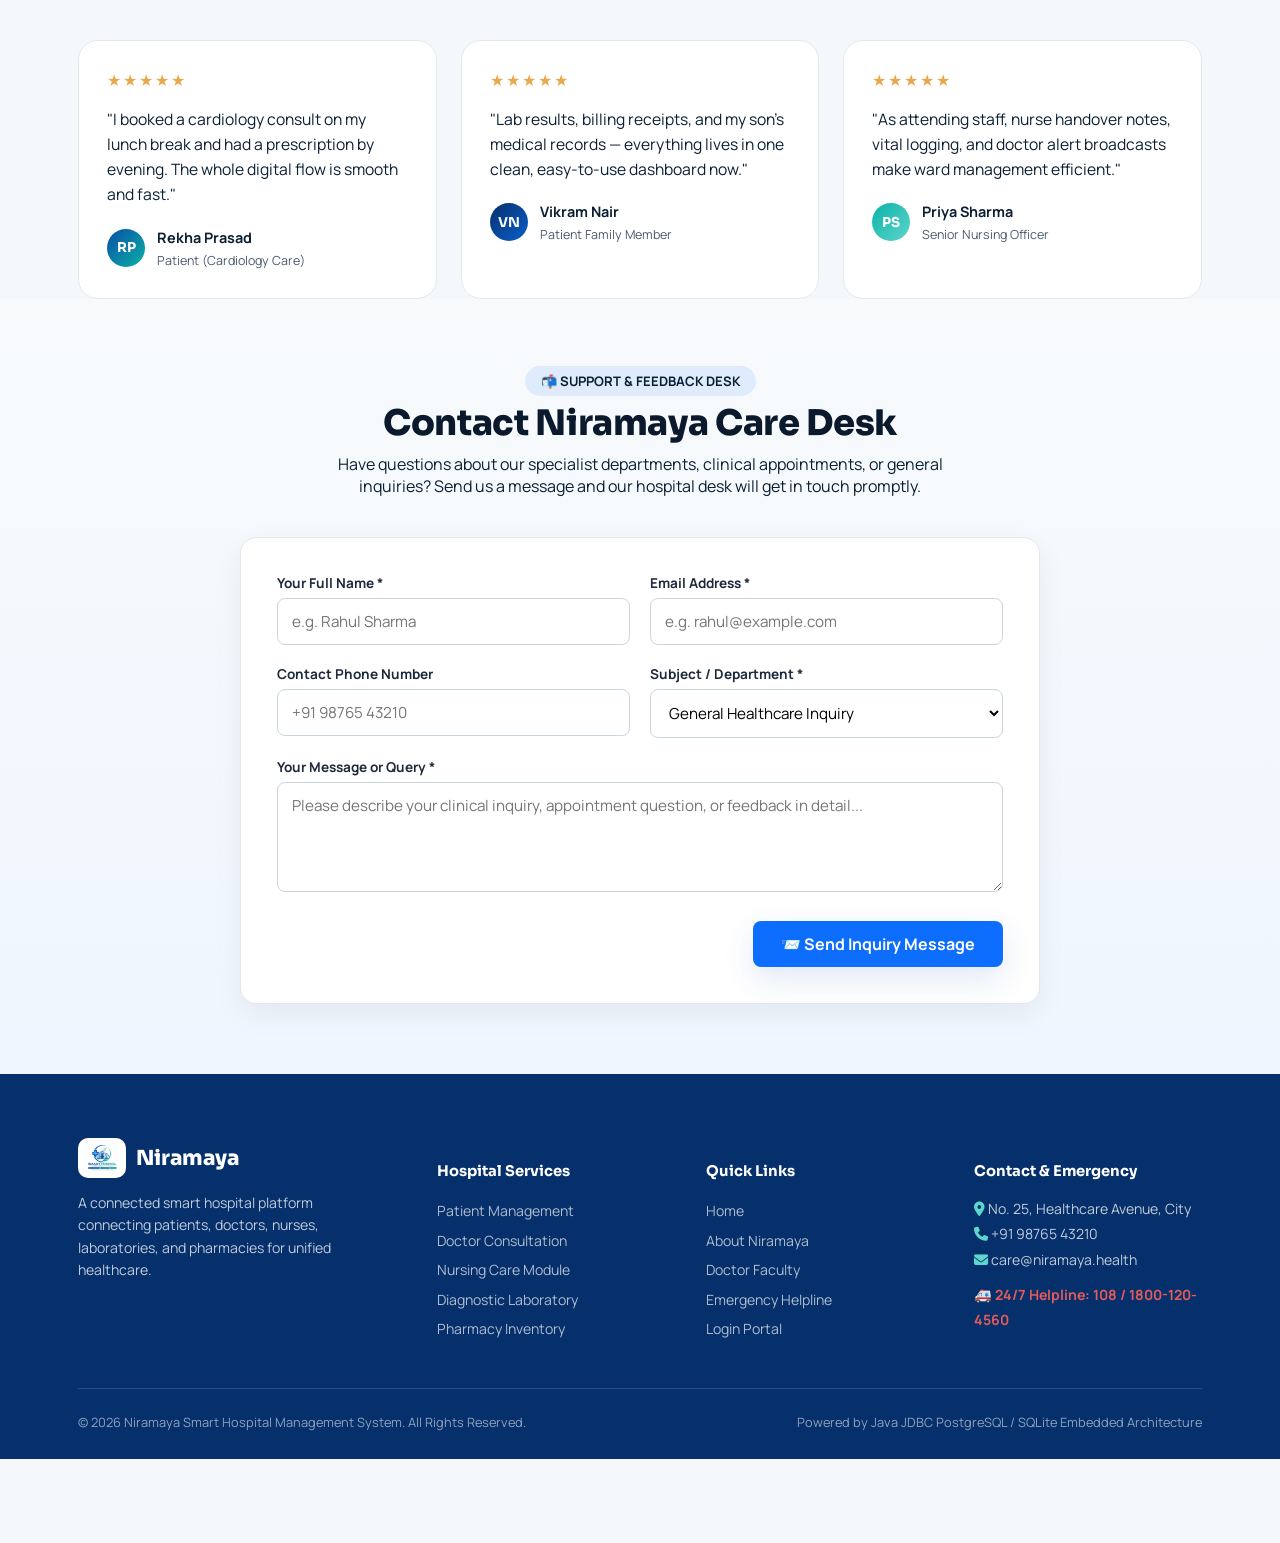
==== commit 48db61d4: "Implement appointment approval/cancellation workflows, support desk inquiry system, and admin CSV ex" ====
--- a/public/index.html
+++ b/public/index.html
@@ -1026,11 +1026,67 @@
       </div>
     </div>
   </div>
+<!-- ============ 10. CONTACT & PATIENT SUPPORT DESK ============ -->
+<section id="contact-form" style="padding: 70px 0; background: linear-gradient(180deg, #F8FAFC 0%, #EFF6FF 100%);">
+  <div class="container">
+    <div style="text-align: center; max-width: 650px; margin: 0 auto 40px auto;">
+      <span class="badge" style="background: rgba(13, 110, 253, 0.1); color: var(--primary); padding: 6px 16px; border-radius: 20px; font-weight: 700; font-size: 0.82rem; text-transform: uppercase;">📬 Support & Feedback Desk</span>
+      <h2 style="font-family: 'Sora', sans-serif; font-size: 2.2rem; font-weight: 800; color: #0B192C; margin-top: 10px;">Contact Niramaya Care Desk</h2>
+      <p style="color: var(--text-muted); font-size: 1rem; margin-top: 8px;">Have questions about our specialist departments, clinical appointments, or general inquiries? Send us a message and our hospital desk will get in touch promptly.</p>
+    </div>
+
+    <div style="max-width: 800px; margin: 0 auto; background: #fff; border-radius: 16px; box-shadow: 0 10px 30px rgba(0,0,0,0.06); border: 1px solid #E2E8F0; padding: 36px;">
+      <form id="publicContactForm" onsubmit="handlePublicContactSubmit(event)">
+        <div style="display: grid; grid-template-columns: 1fr 1fr; gap: 20px; margin-bottom: 20px;">
+          <div>
+            <label style="display: block; font-size: 0.85rem; font-weight: 700; color: #1E293B; margin-bottom: 6px;">Your Full Name *</label>
+            <input type="text" id="contactName" required placeholder="e.g. Rahul Sharma" style="width: 100%; padding: 12px 14px; border: 1px solid #CBD5E1; border-radius: 8px; font-size: 0.95rem; outline: none; box-sizing: border-box;">
+          </div>
+          <div>
+            <label style="display: block; font-size: 0.85rem; font-weight: 700; color: #1E293B; margin-bottom: 6px;">Email Address *</label>
+            <input type="email" id="contactEmail" required placeholder="e.g. rahul@example.com" style="width: 100%; padding: 12px 14px; border: 1px solid #CBD5E1; border-radius: 8px; font-size: 0.95rem; outline: none; box-sizing: border-box;">
+          </div>
+        </div>
+
+        <div style="display: grid; grid-template-columns: 1fr 1fr; gap: 20px; margin-bottom: 20px;">
+          <div>
+            <label style="display: block; font-size: 0.85rem; font-weight: 700; color: #1E293B; margin-bottom: 6px;">Contact Phone Number</label>
+            <input type="tel" id="contactPhone" placeholder="+91 98765 43210" style="width: 100%; padding: 12px 14px; border: 1px solid #CBD5E1; border-radius: 8px; font-size: 0.95rem; outline: none; box-sizing: border-box;">
+          </div>
+          <div>
+            <label style="display: block; font-size: 0.85rem; font-weight: 700; color: #1E293B; margin-bottom: 6px;">Subject / Department *</label>
+            <select id="contactSubject" style="width: 100%; padding: 12px 14px; border: 1px solid #CBD5E1; border-radius: 8px; font-size: 0.95rem; outline: none; background: #fff; box-sizing: border-box;">
+              <option value="General Inquiry">General Healthcare Inquiry</option>
+              <option value="Appointment Booking Support">Appointment Booking Support</option>
+              <option value="Cardiology Department">Cardiology Department</option>
+              <option value="Pediatrics Department">Pediatrics Department</option>
+              <option value="Pathology & Diagnostics">Pathology & Diagnostics Lab</option>
+              <option value="Pharmacy & Medicine">Pharmacy & Medicine Dispensing</option>
+              <option value="Feedback & Suggestions">Feedback & Suggestions</option>
+            </select>
+          </div>
+        </div>
+
+        <div style="margin-bottom: 24px;">
+          <label style="display: block; font-size: 0.85rem; font-weight: 700; color: #1E293B; margin-bottom: 6px;">Your Message or Query *</label>
+          <textarea id="contactMessage" required rows="4" placeholder="Please describe your clinical inquiry, appointment question, or feedback in detail..." style="width: 100%; padding: 12px 14px; border: 1px solid #CBD5E1; border-radius: 8px; font-size: 0.95rem; outline: none; resize: vertical; box-sizing: border-box;"></textarea>
+        </div>
+
+        <div style="display: flex; justify-content: space-between; align-items: center; flex-wrap: wrap; gap: 14px;">
+          <div id="contactFormStatus" style="font-size: 0.9rem; font-weight: 600;"></div>
+          <button type="submit" id="btnSubmitContact" class="btn btn-primary" style="padding: 12px 28px; font-size: 1rem; font-weight: 700; display: inline-flex; align-items: center; gap: 8px; border-radius: 8px; cursor: pointer; background: #0D6EFD; color: #fff; border: none;">
+            <span>📨 Send Inquiry Message</span>
+          </button>
+        </div>
+      </form>
+    </div>
+  </div>
 </section>
 
 <!-- ============ 11. FOOTER ============ -->
 <footer id="contact">
   <div class="container">
+
     <div class="foot-grid">
       <div>
         <div class="foot-brand">
@@ -1130,13 +1186,56 @@
 // Navbar Transparent-to-Solid Scroll Effect
 window.addEventListener('scroll', () => {
   const navbar = document.getElementById('mainNavbar');
+  if (!navbar) return;
   if (window.scrollY > 50) {
     navbar.classList.add('scrolled');
   } else {
     navbar.classList.remove('scrolled');
   }
 });
+
+// Public Contact Form Submission
+async function handlePublicContactSubmit(e) {
+  e.preventDefault();
+  const btn = document.getElementById('btnSubmitContact');
+  const statusEl = document.getElementById('contactFormStatus');
+  btn.disabled = true;
+  statusEl.style.color = '#0D6EFD';
+  statusEl.textContent = 'Sending your message...';
+
+  const payload = {
+    name: document.getElementById('contactName').value.trim(),
+    email: document.getElementById('contactEmail').value.trim(),
+    phone: document.getElementById('contactPhone').value.trim(),
+    subject: document.getElementById('contactSubject').value,
+    message: document.getElementById('contactMessage').value.trim()
+  };
+
+  try {
+    const res = await fetch('/api/contact/submit', {
+      method: 'POST',
+      headers: { 'Content-Type': 'application/json' },
+      body: JSON.stringify(payload)
+    });
+    const data = await res.json();
+    if (data.success) {
+      statusEl.style.color = '#059669';
+      statusEl.textContent = '✅ ' + data.message;
+      document.getElementById('publicContactForm').reset();
+      alert('✅ ' + data.message);
+    } else {
+      statusEl.style.color = '#DC2626';
+      statusEl.textContent = '❌ ' + (data.message || 'Failed to submit inquiry.');
+    }
+  } catch(err) {
+    statusEl.style.color = '#DC2626';
+    statusEl.textContent = '❌ Connection error. Please try again or call our helpline.';
+  } finally {
+    btn.disabled = false;
+  }
+}
 </script>
+
 <script src="assets/js/mobile-responsive.js"></script>
 </body>
 </html>
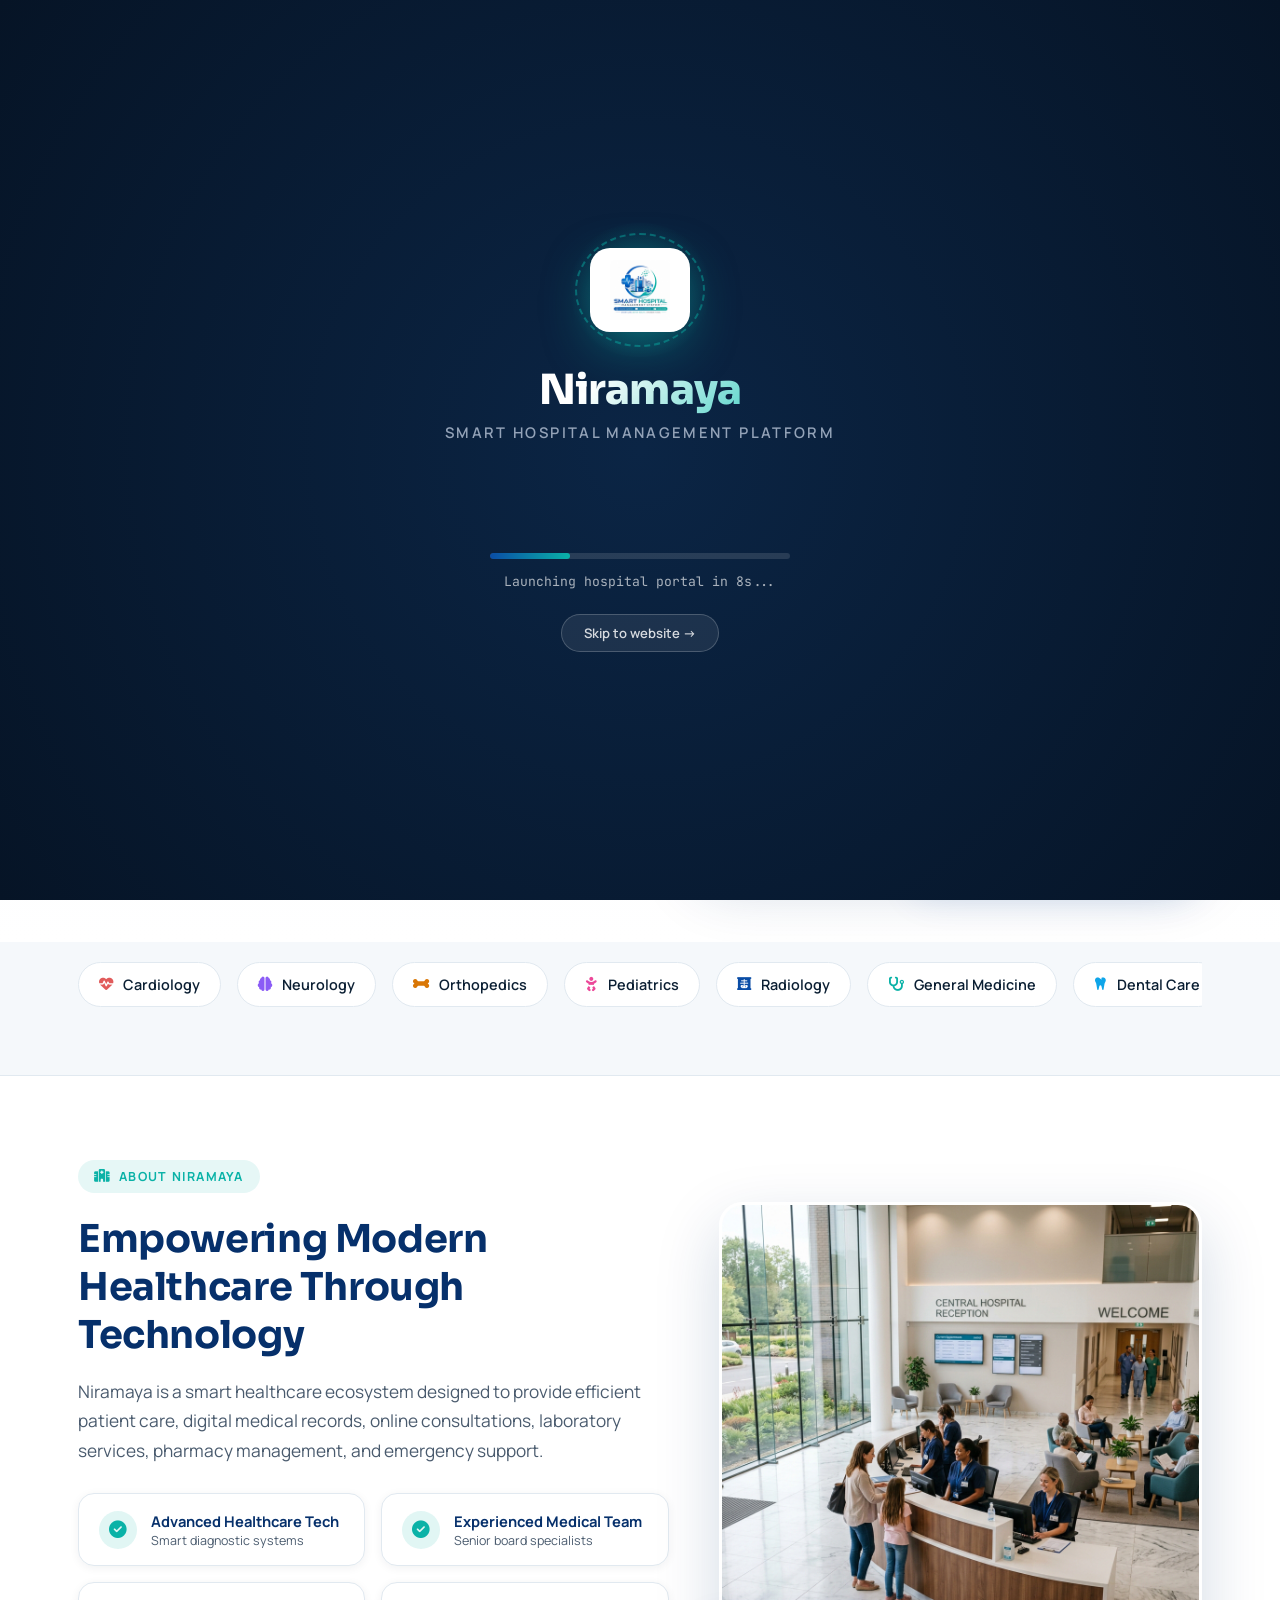
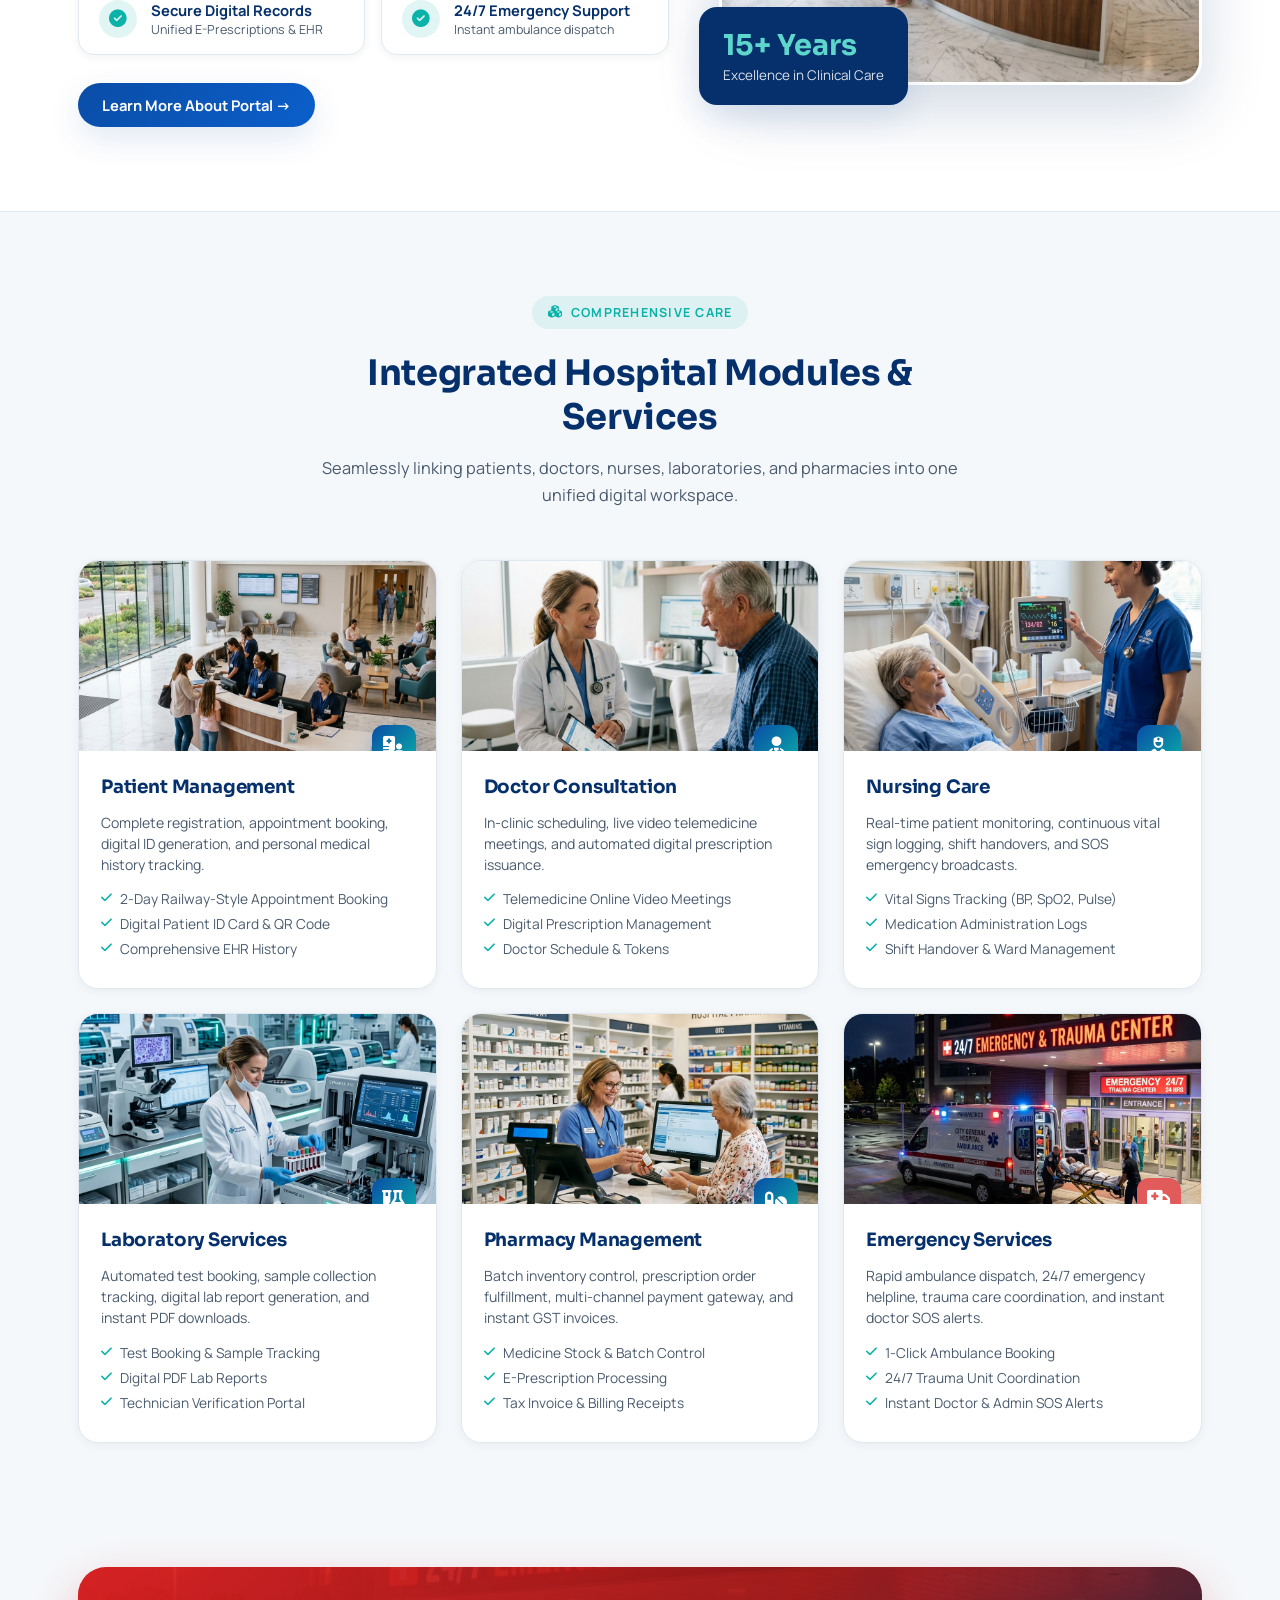
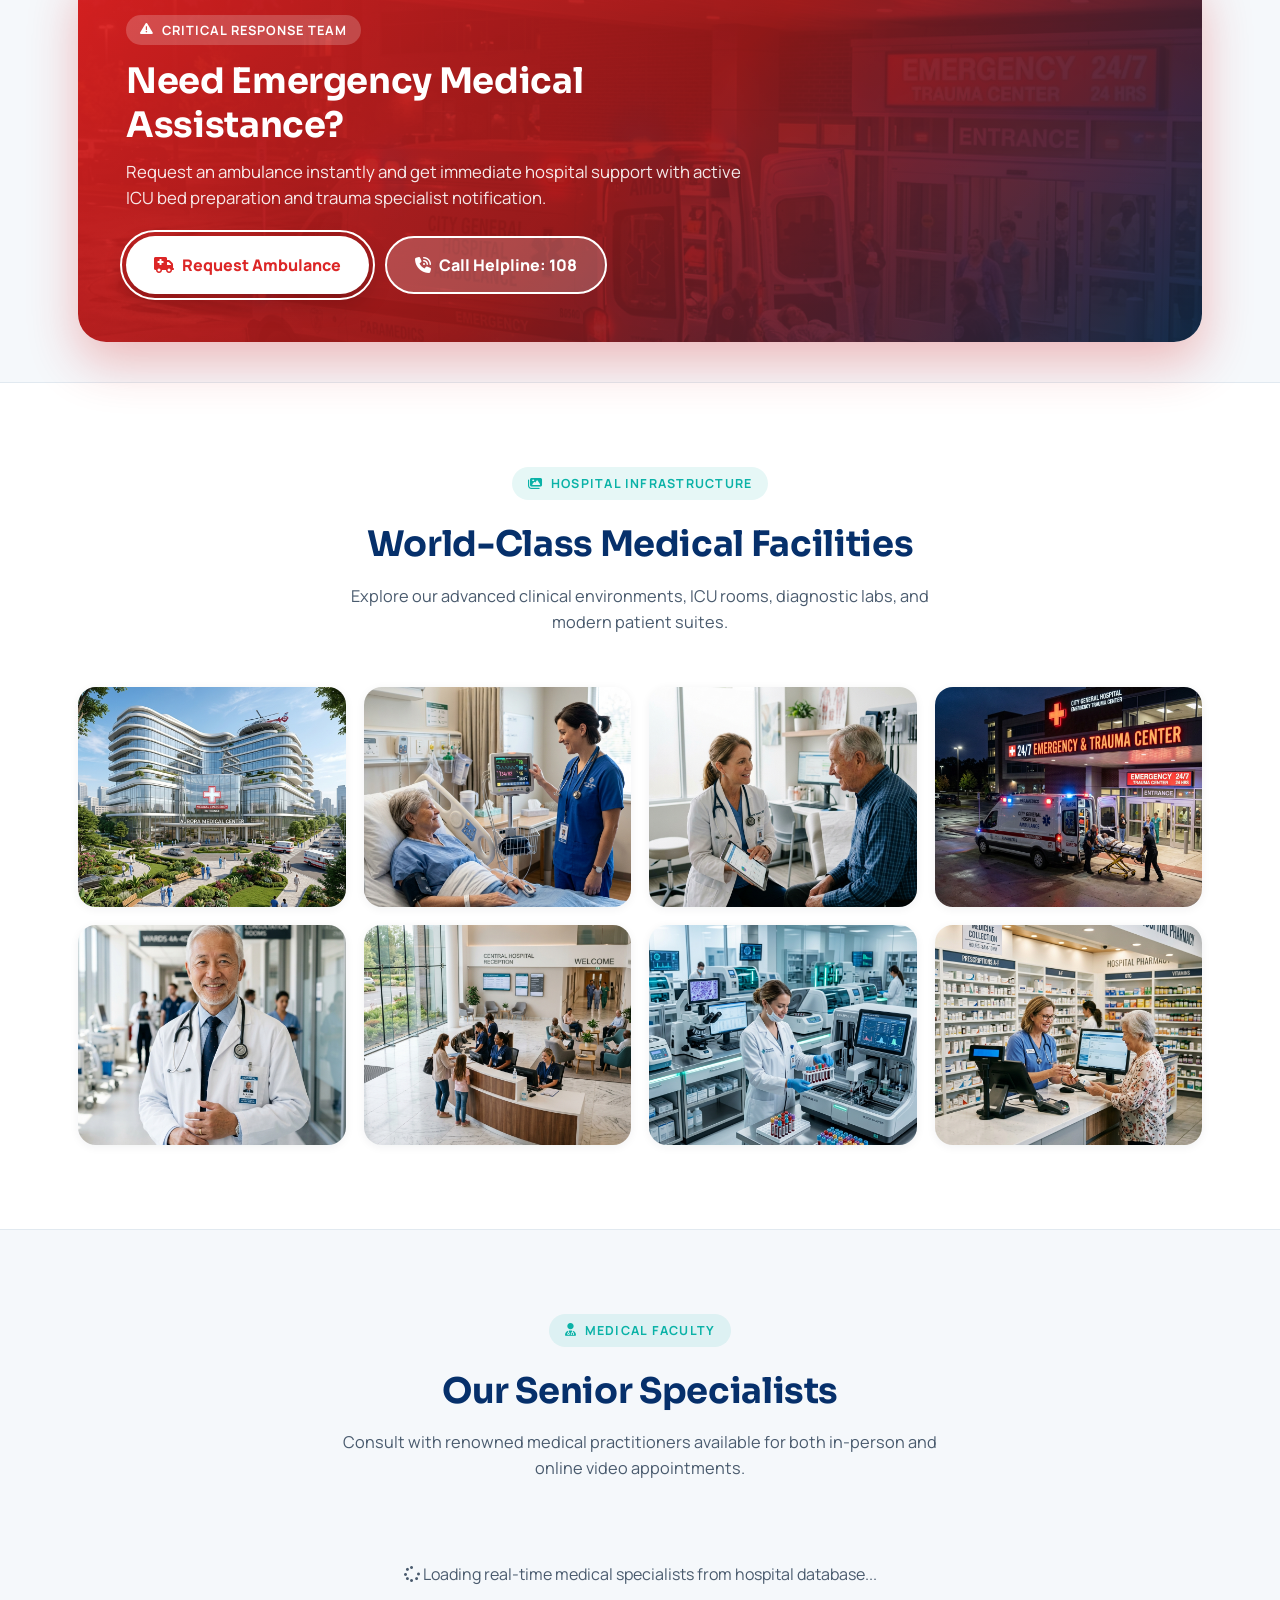
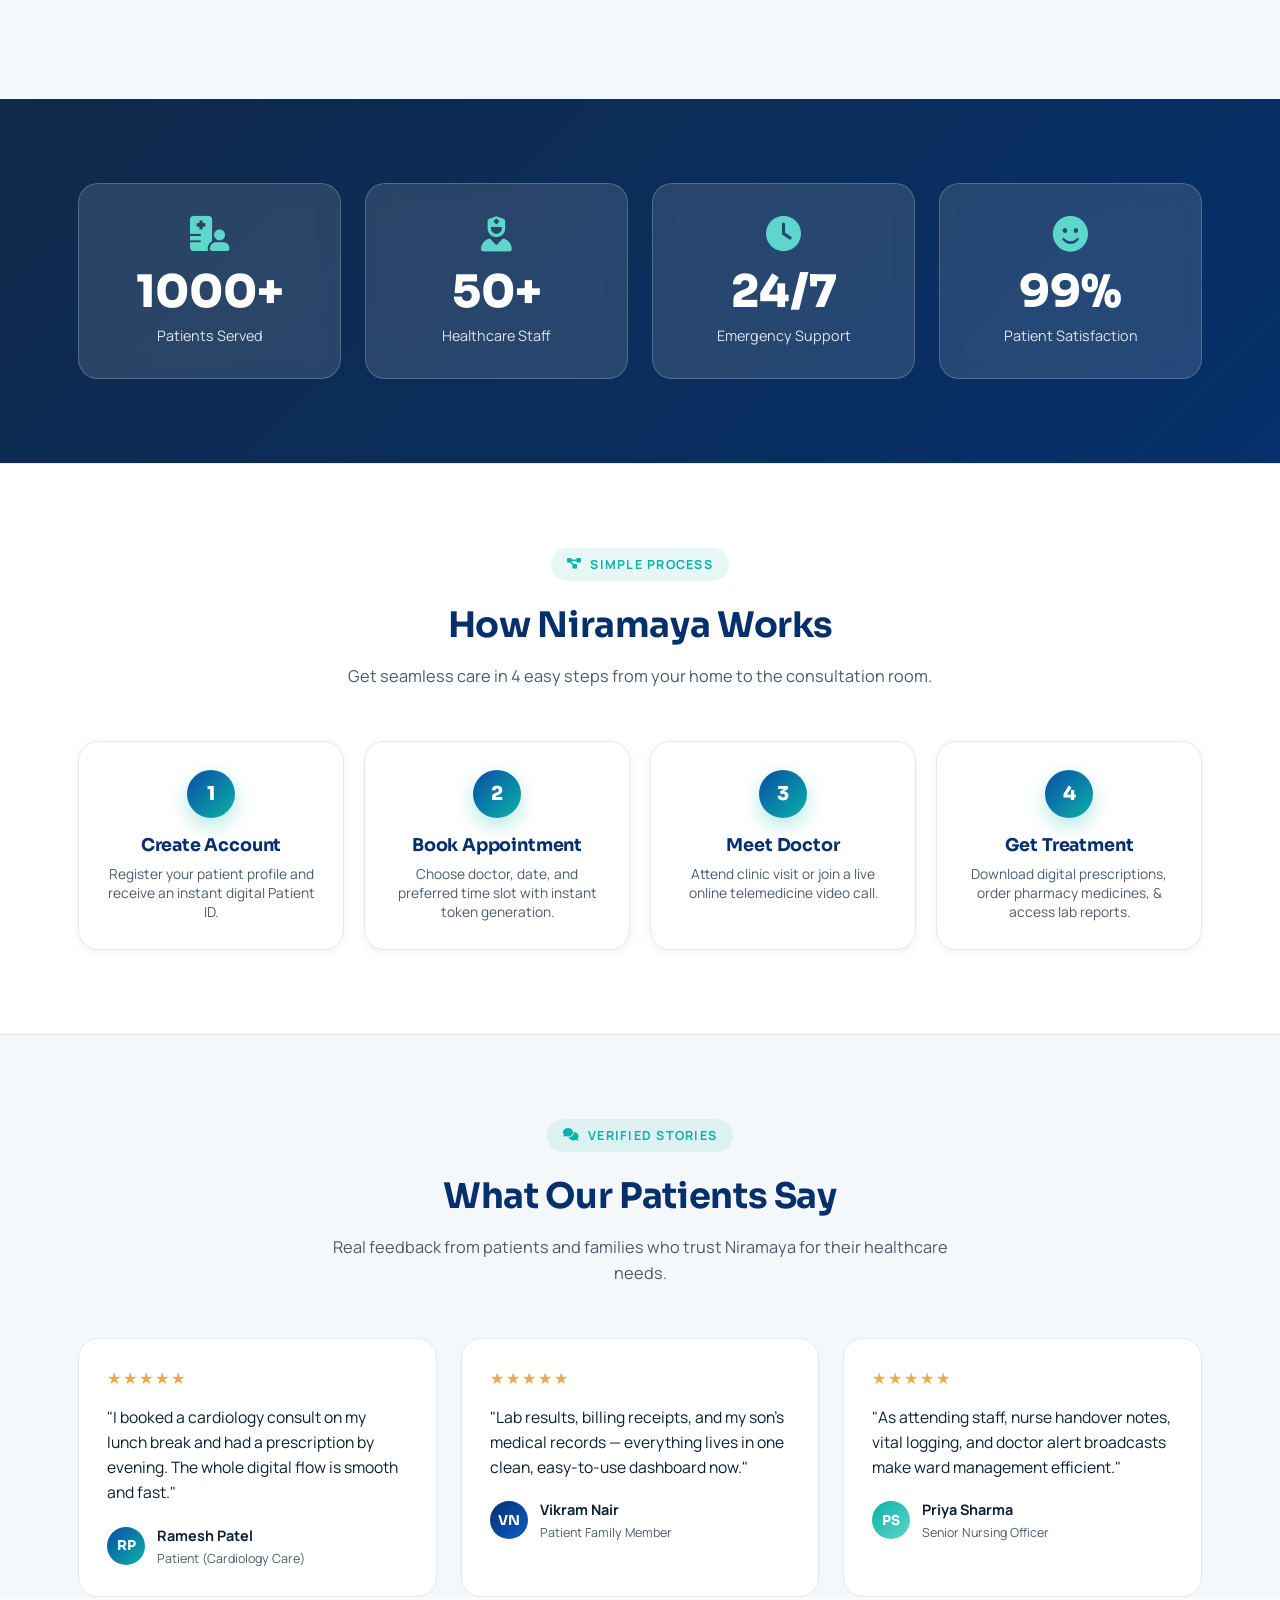
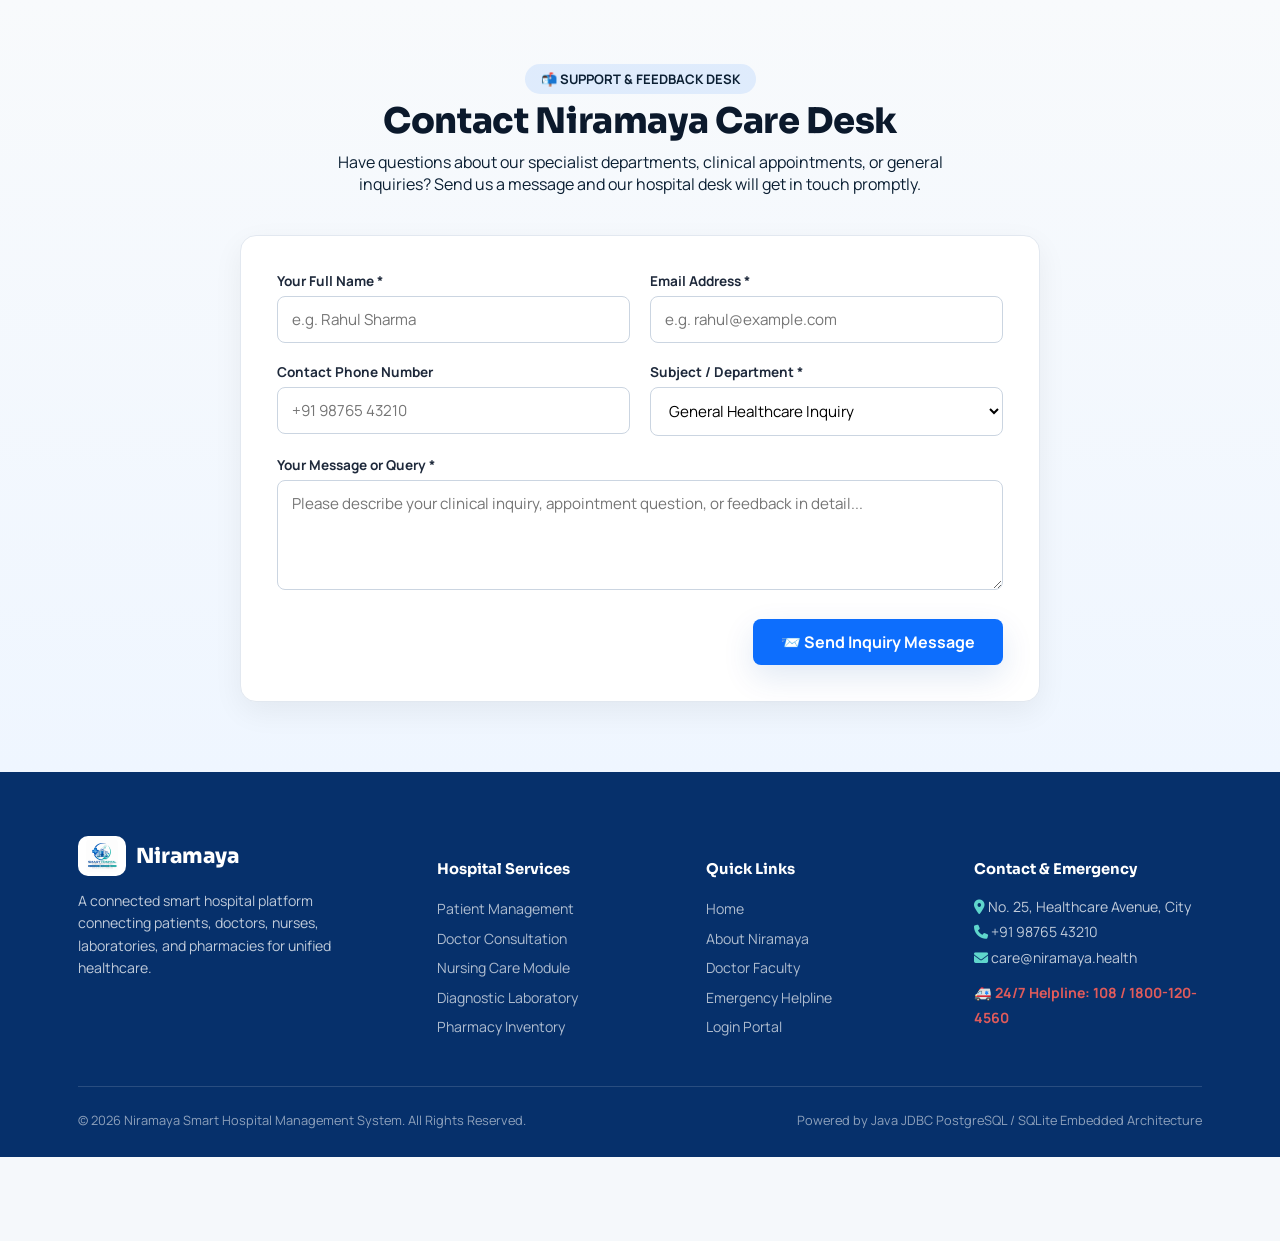
==== commit 4615b4da: "feat(pharmacy): real-time inventory deduction, live invoice preview, and real data receipt generatio" ====
--- a/public/index.html
+++ b/public/index.html
@@ -847,61 +847,10 @@
       <p>Consult with renowned medical practitioners available for both in-person and online video appointments.</p>
     </div>
 
-    <div class="grid-3" style="grid-template-columns: repeat(4, 1fr);">
-      <!-- Doctor 1 -->
-      <div class="doctor-card-v2">
-        <div class="doctor-img-box">
-          <img src="assets/doctor_arun.png" alt="Dr. Arun Kumar">
-          <span class="doctor-status-badge">🟢 Available</span>
-        </div>
-        <div style="padding:20px;">
-          <h4 style="font-size:1.1rem; margin-bottom:4px;">Dr. Arun Kumar</h4>
-          <div style="color:var(--teal-500); font-weight:700; font-size:0.82rem; margin-bottom:8px;">Cardiology Specialist</div>
-          <div style="font-size:0.82rem; color:var(--ink-soft); margin-bottom:14px;"><i class="fa-solid fa-award"></i> 15 Years Experience</div>
-          <a href="login.html" class="btn btn-ghost btn-block btn-sm">Book Appointment</a>
-        </div>
-      </div>
-
-      <!-- Doctor 2 -->
-      <div class="doctor-card-v2">
-        <div class="doctor-img-box">
-          <img src="assets/doctor_ananya.png" alt="Dr. Ananya Rao">
-          <span class="doctor-status-badge">🟢 Available</span>
-        </div>
-        <div style="padding:20px;">
-          <h4 style="font-size:1.1rem; margin-bottom:4px;">Dr. Ananya Rao</h4>
-          <div style="color:var(--teal-500); font-weight:700; font-size:0.82rem; margin-bottom:8px;">Chief Cardiologist (MD, DM)</div>
-          <div style="font-size:0.82rem; color:var(--ink-soft); margin-bottom:14px;"><i class="fa-solid fa-award"></i> 14 Years Experience</div>
-          <a href="login.html" class="btn btn-ghost btn-block btn-sm">Book Appointment</a>
-        </div>
-      </div>
-
-      <!-- Doctor 3 -->
-      <div class="doctor-card-v2">
-        <div class="doctor-img-box">
-          <img src="assets/service_doctor.png" alt="Dr. Vikram Nair">
-          <span class="doctor-status-badge">🟢 Available</span>
-        </div>
-        <div style="padding:20px;">
-          <h4 style="font-size:1.1rem; margin-bottom:4px;">Dr. Vikram Nair</h4>
-          <div style="color:var(--teal-500); font-weight:700; font-size:0.82rem; margin-bottom:8px;">Neurology Consultant</div>
-          <div style="font-size:0.82rem; color:var(--ink-soft); margin-bottom:14px;"><i class="fa-solid fa-award"></i> 12 Years Experience</div>
-          <a href="login.html" class="btn btn-ghost btn-block btn-sm">Book Appointment</a>
-        </div>
-      </div>
-
-      <!-- Doctor 4 -->
-      <div class="doctor-card-v2">
-        <div class="doctor-img-box">
-          <img src="assets/service_nurse.png" alt="Nurse Priya Sharma">
-          <span class="doctor-status-badge">🟢 Available</span>
-        </div>
-        <div style="padding:20px;">
-          <h4 style="font-size:1.1rem; margin-bottom:4px;">Priya Sharma</h4>
-          <div style="color:var(--teal-500); font-weight:700; font-size:0.82rem; margin-bottom:8px;">Lead ICU Nurse Specialist</div>
-          <div style="font-size:0.82rem; color:var(--ink-soft); margin-bottom:14px;"><i class="fa-solid fa-award"></i> 8 Years Experience</div>
-          <a href="login.html" class="btn btn-ghost btn-block btn-sm">View Care Roster</a>
-        </div>
+    <div class="grid-3" id="homeDoctorsGrid" style="grid-template-columns: repeat(auto-fit, minmax(260px, 1fr)); gap:20px;">
+      <!-- Real database registered doctors loaded dynamically -->
+      <div style="grid-column: 1 / -1; text-align:center; padding:30px; color:var(--ink-soft);">
+        <i class="fa-solid fa-spinner fa-spin"></i> Loading real-time medical specialists from hospital database...
       </div>
     </div>
   </div>
@@ -995,7 +944,7 @@
         <div class="testi-who">
           <div class="avatar" style="background:linear-gradient(135deg,#0A4DA6,#0AB2A7);">RP</div>
           <div>
-            <b>Rekha Prasad</b><br>
+            <b>Ramesh Patel</b><br>
             <span>Patient (Cardiology Care)</span>
           </div>
         </div>
@@ -1237,5 +1186,54 @@
 </script>
 
 <script src="assets/js/mobile-responsive.js"></script>
+  <script>
+    async function loadLiveDoctorsForHome() {
+      const container = document.getElementById('homeDoctorsGrid');
+      if (!container) return;
+
+      try {
+        const res = await fetch('/api/doctors');
+        const docs = await res.json();
+
+        if (Array.isArray(docs) && docs.length > 0) {
+          const defaultImgs = [
+            'assets/doctor_ananya.png',
+            'assets/doctor_arun.png',
+            'assets/service_doctor.png'
+          ];
+          container.innerHTML = docs.map((d, idx) => {
+            const isOnline = d.appointmentAvailable === true || (d.status || '').toLowerCase().includes('online');
+            const statusBadge = isOnline 
+              ? '<span class="doctor-status-badge" style="background:#16A34A; color:#fff;">🟢 Online & Accepting</span>'
+              : '<span class="doctor-status-badge" style="background:#64748B; color:#fff;">⚪ Offline</span>';
+            const img = defaultImgs[idx % defaultImgs.length];
+
+            return `
+              <div class="doctor-card-v2">
+                <div class="doctor-img-box">
+                  <img src="${img}" alt="${d.name || 'Doctor'}">
+                  ${statusBadge}
+                </div>
+                <div style="padding:20px;">
+                  <h4 style="font-size:1.1rem; margin-bottom:4px;">${d.name || 'Medical Specialist'}</h4>
+                  <div style="color:var(--teal-500); font-weight:700; font-size:0.82rem; margin-bottom:8px;">${d.department || 'General Medicine'} Specialist</div>
+                  <div style="font-size:0.82rem; color:var(--ink-soft); margin-bottom:14px;"><i class="fa-solid fa-award"></i> Consultation Fee: ₹${d.fee || '800'}</div>
+                  <a href="login.html" class="btn btn-ghost btn-block btn-sm">Book Appointment</a>
+                </div>
+              </div>
+            `;
+          }).join('');
+        }
+      } catch(e) {
+        console.warn('Could not load real-time doctors:', e);
+      }
+    }
+
+    window.addEventListener('DOMContentLoaded', loadLiveDoctorsForHome);
+    try {
+      const homeDocChannel = new BroadcastChannel('niramaya_doctor_availability_channel');
+      homeDocChannel.onmessage = () => loadLiveDoctorsForHome();
+    } catch(e){}
+  </script>
 </body>
 </html>
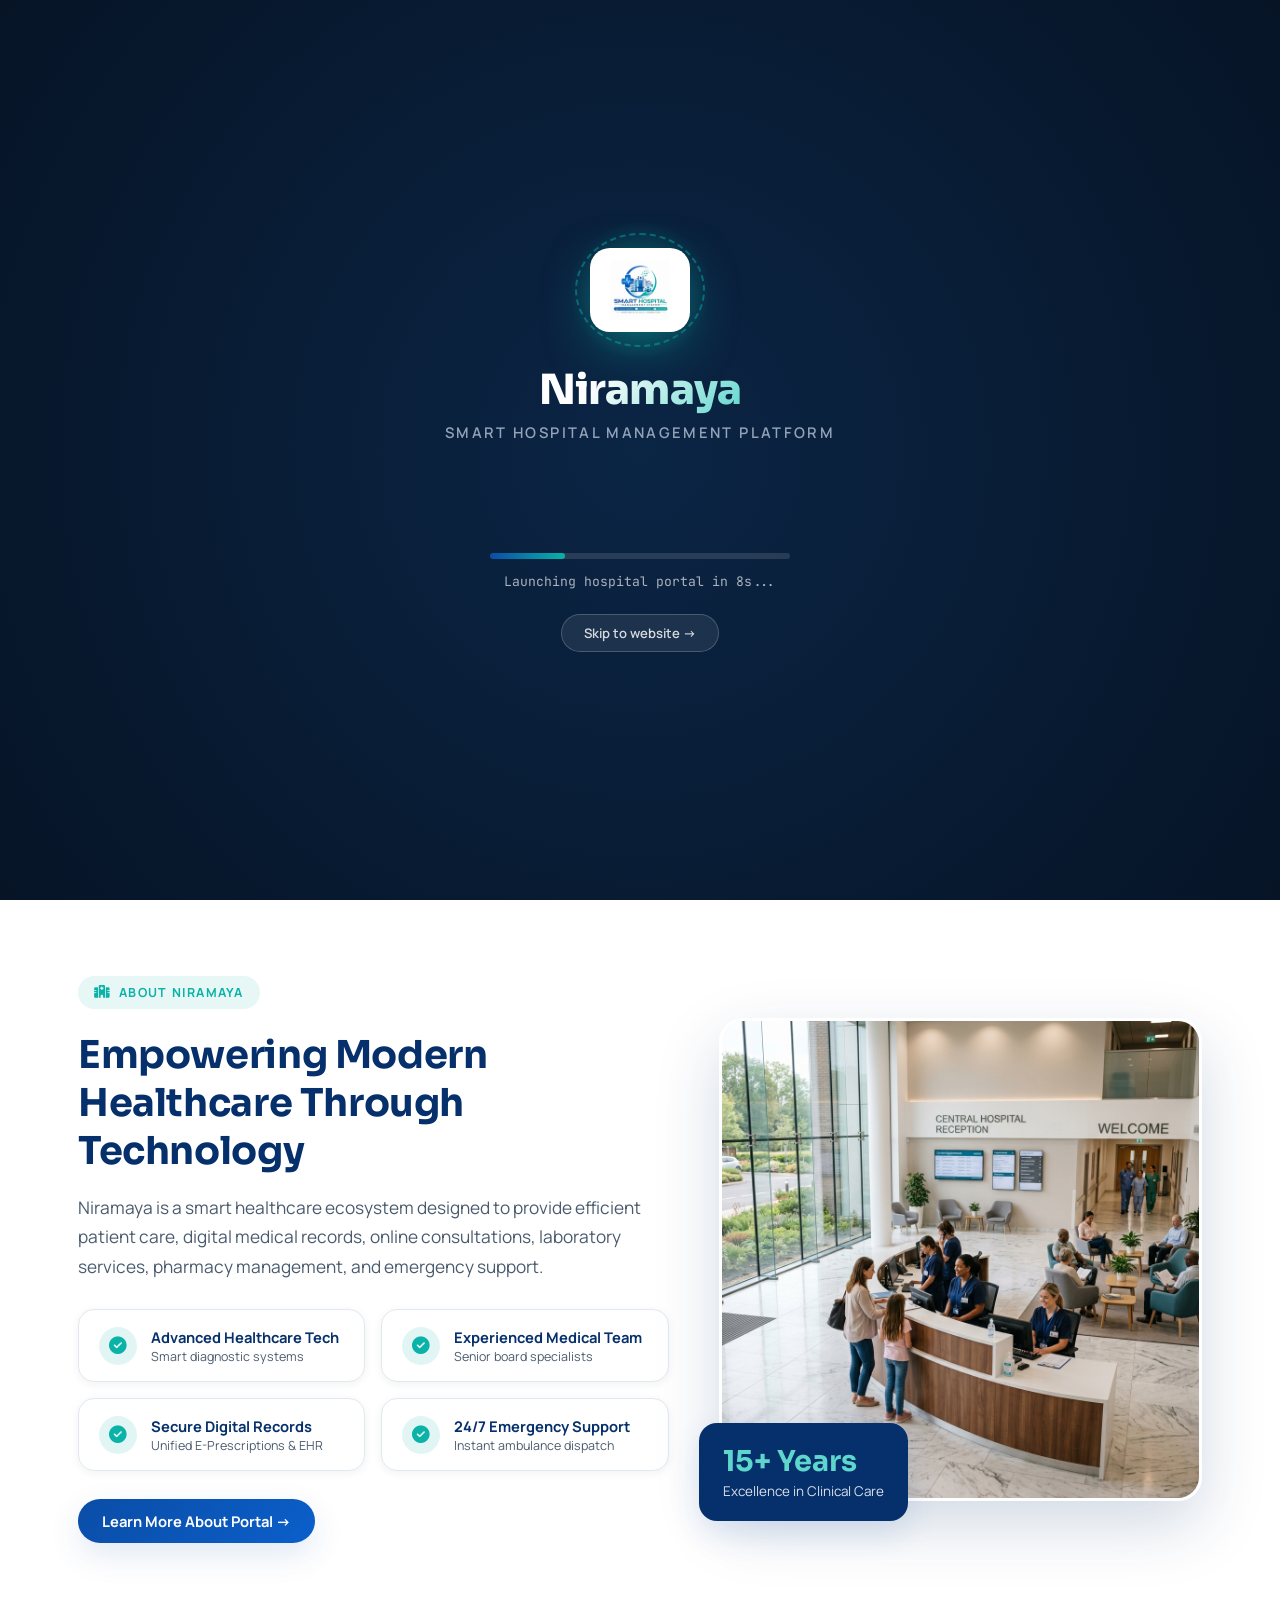
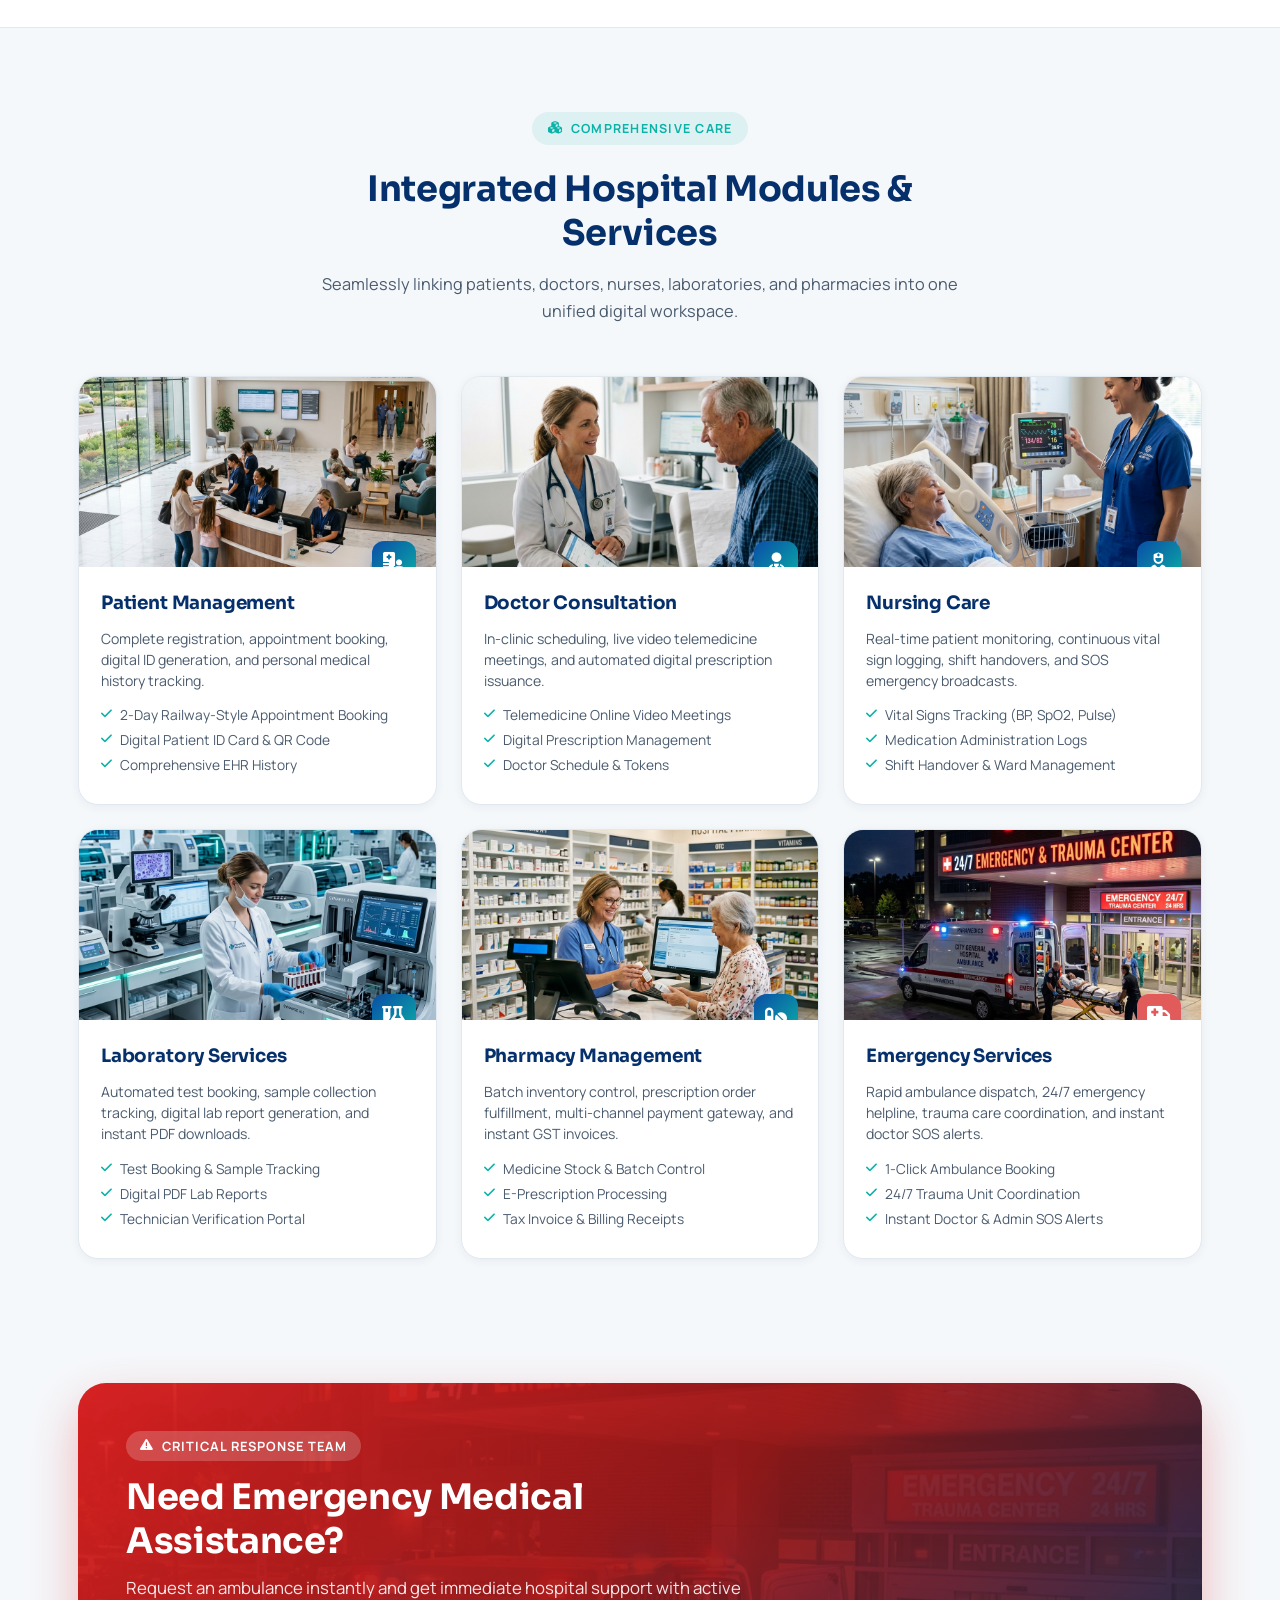
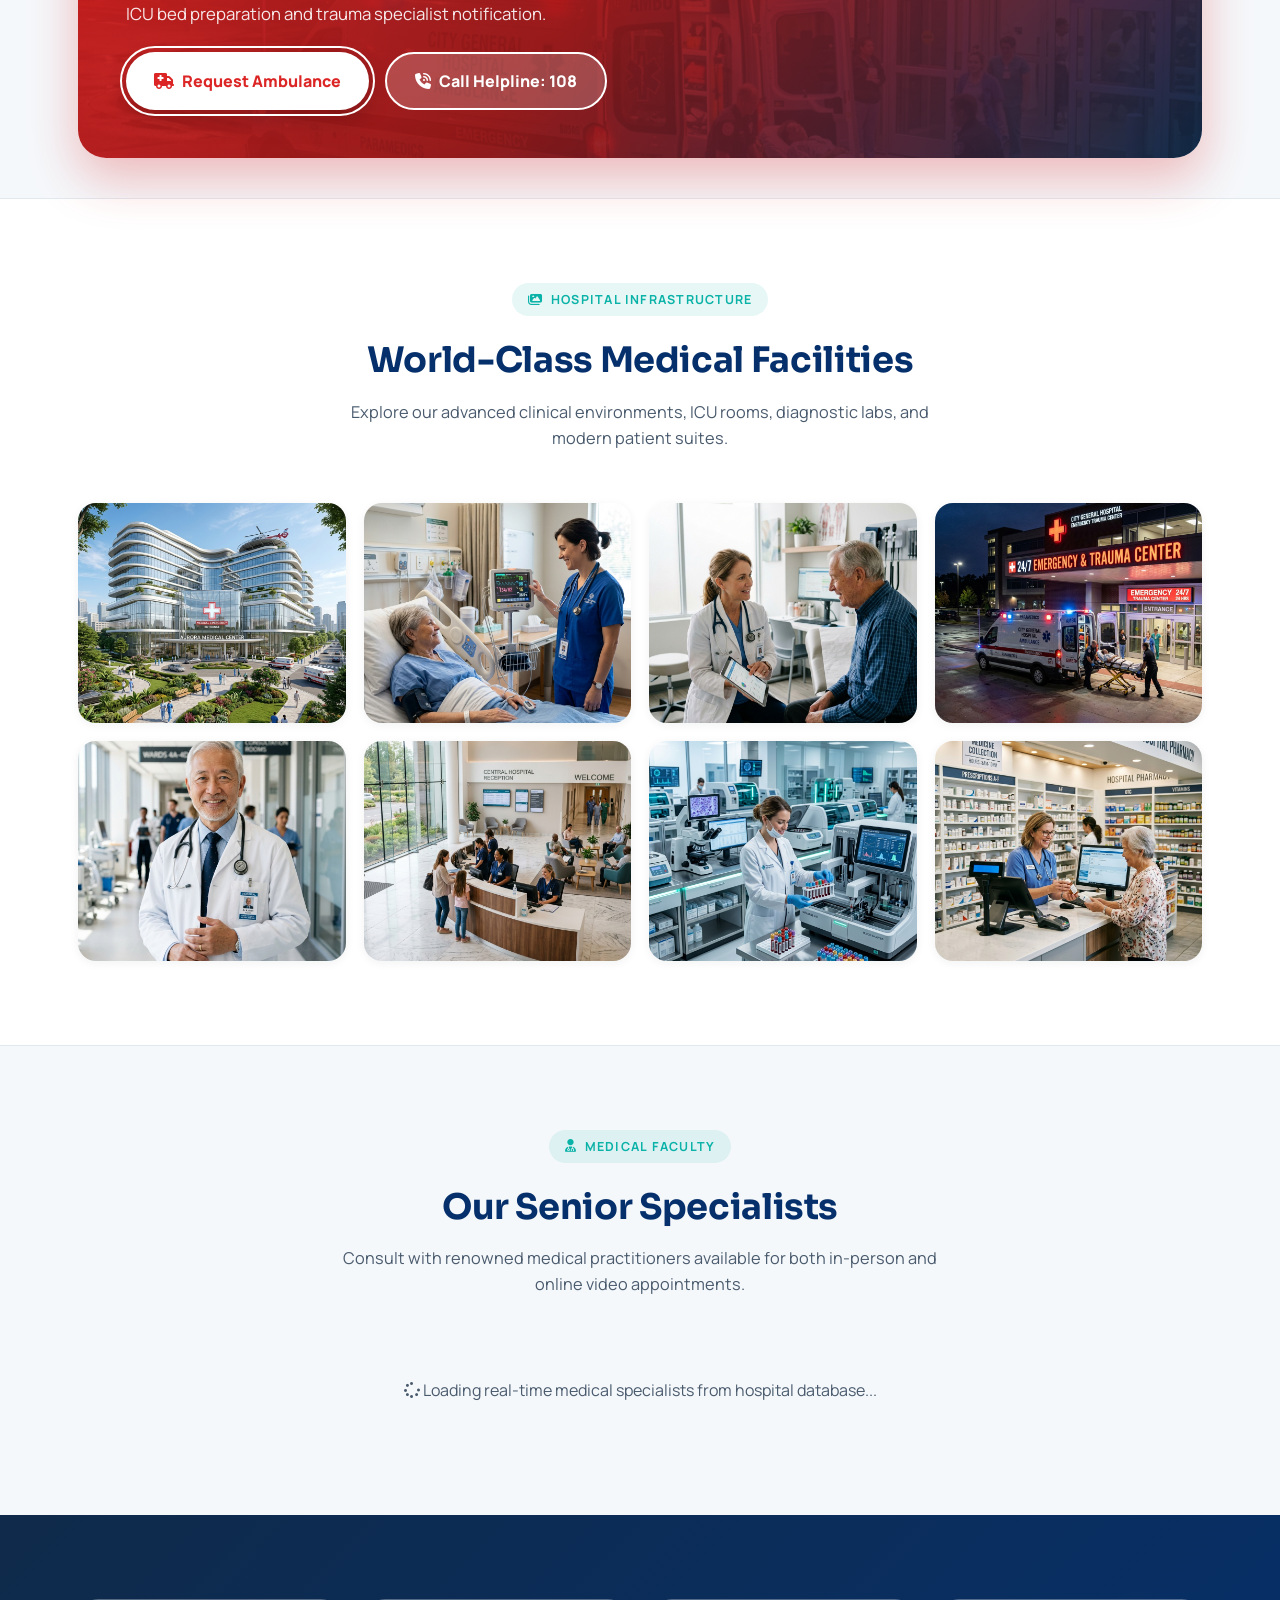
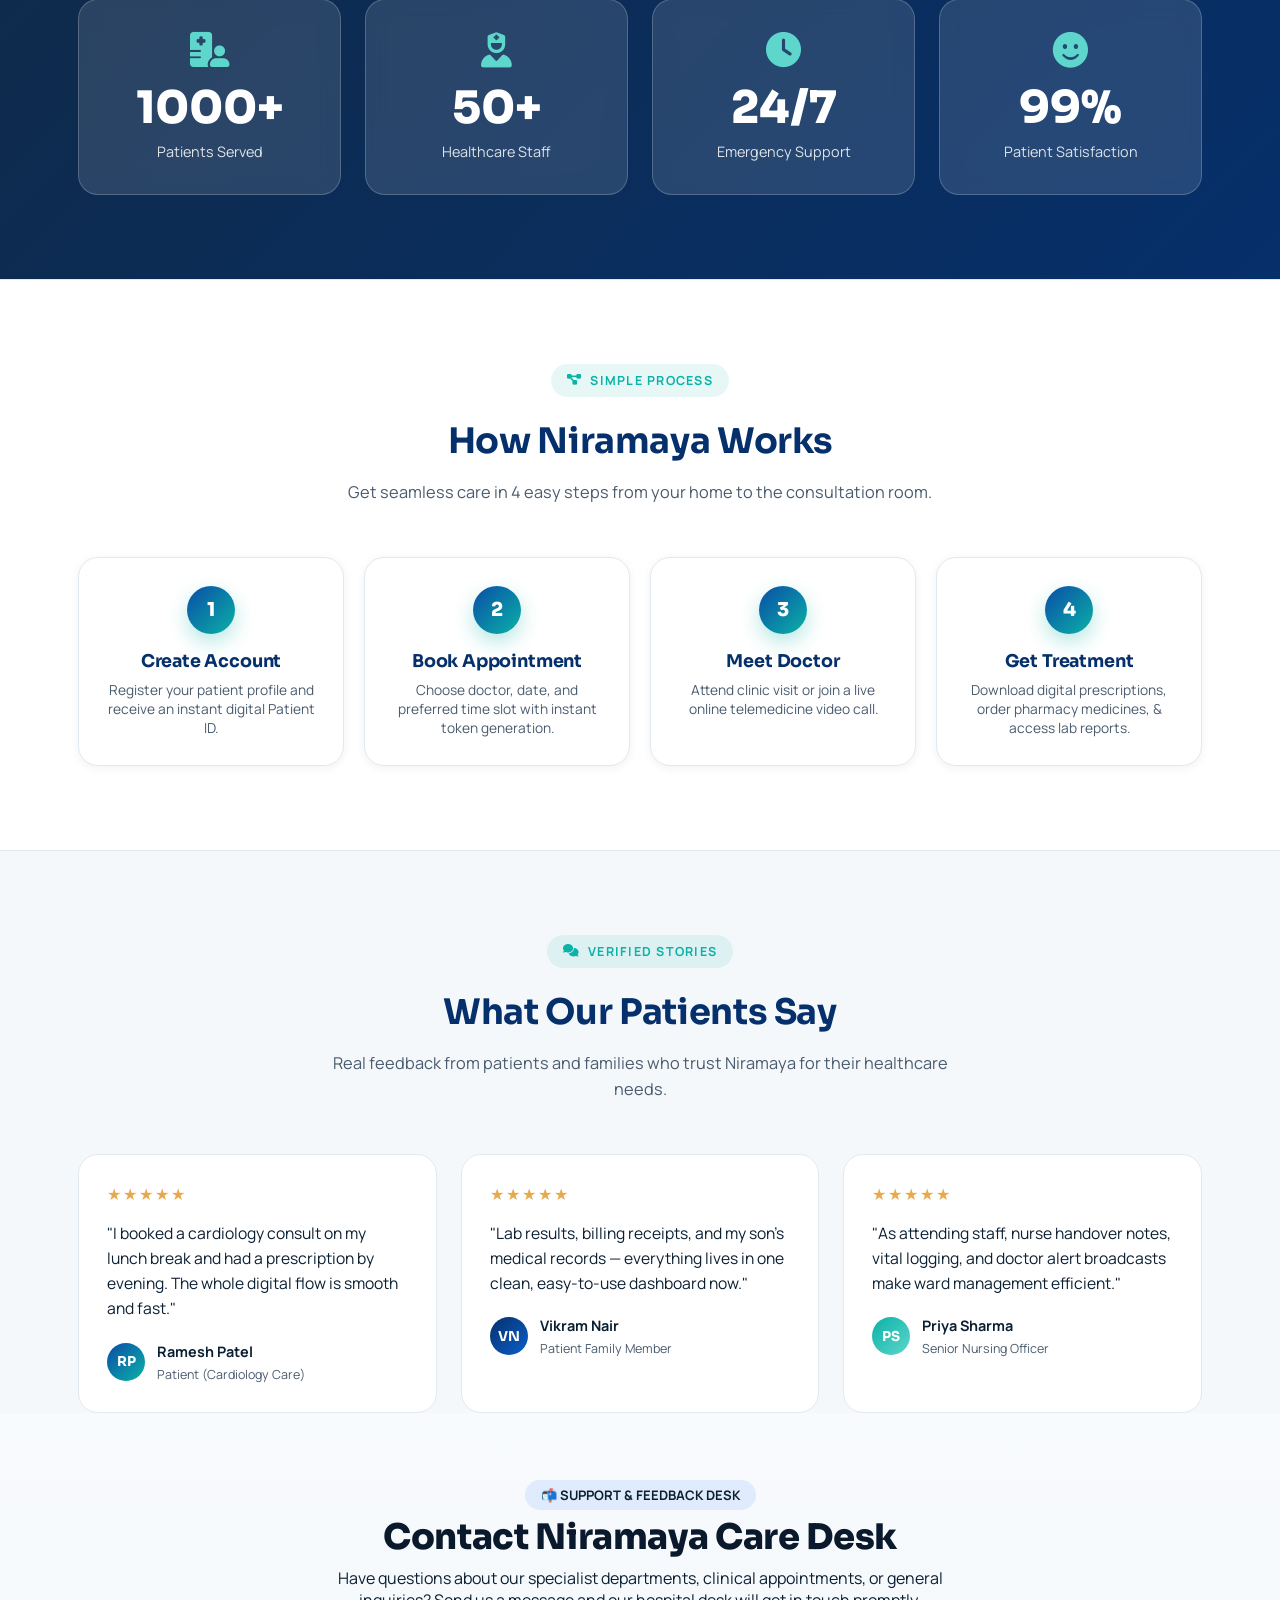
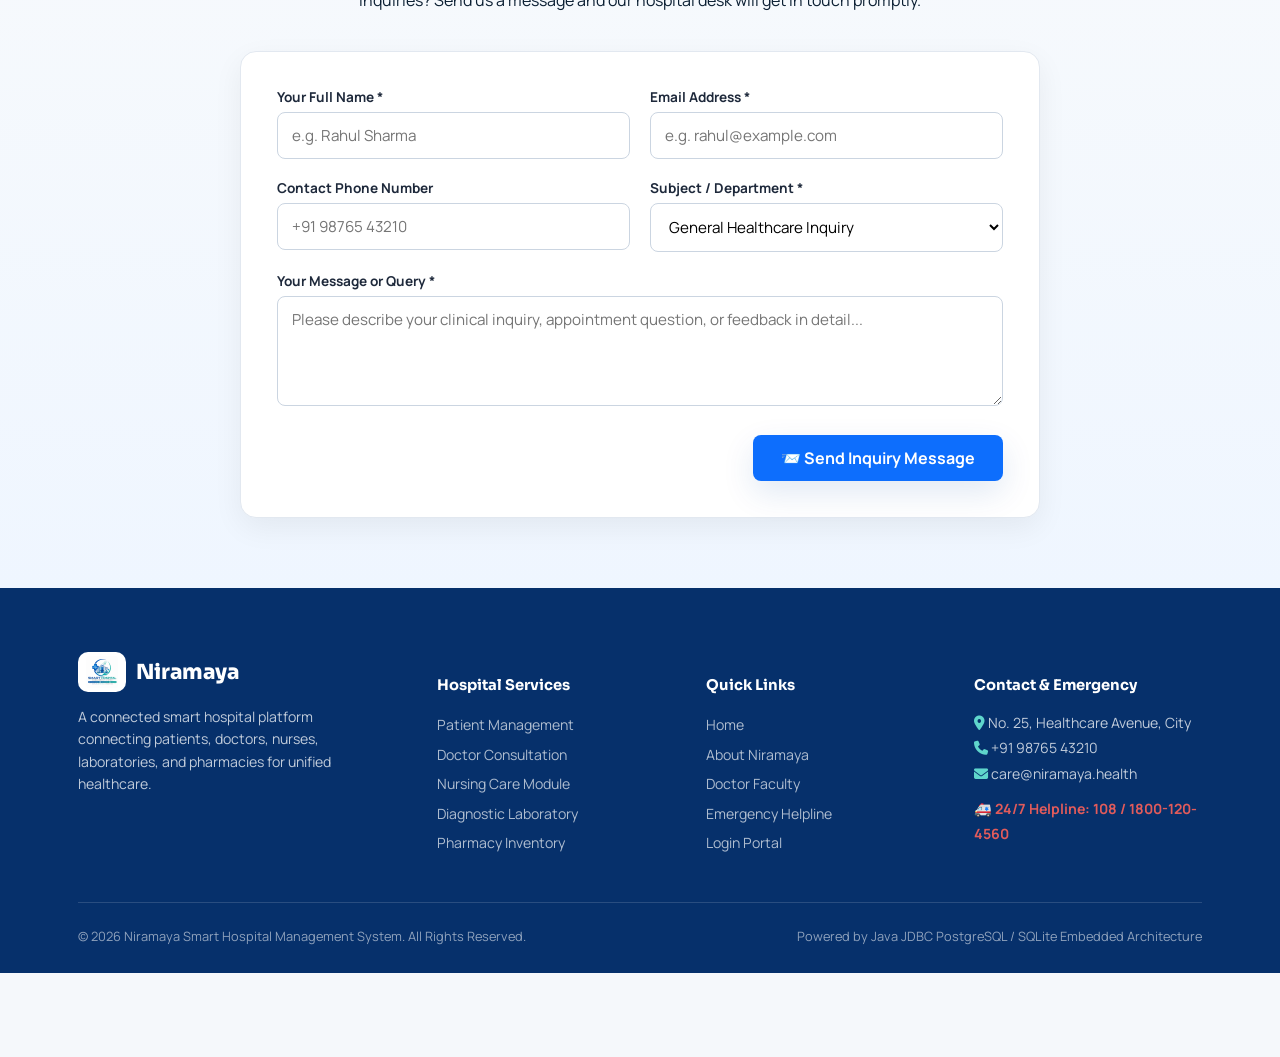
==== commit 43ed8518: "feat: persist booking patient name, lock Rx until doctor writes it, and add secure portal login flow" ====
--- a/public/index.html
+++ b/public/index.html
@@ -429,11 +429,11 @@
       <a href="#contact">Contact</a>
     </div>
     <div style="display:flex; gap:10px; align-items:center;">
-      <a href="login.html" class="btn btn-ghost btn-sm nav-auth-desktop">
-        <i class="fa-solid fa-right-to-bracket"></i> Login
+      <a href="login.html?portal=patient" class="btn btn-primary btn-sm nav-auth-desktop" style="background:var(--blue-700); box-shadow:0 4px 14px rgba(10,77,166,0.3);">
+        <i class="fa-solid fa-user-injured"></i> Patient Login
       </a>
-      <a href="login.html" class="btn btn-primary btn-sm nav-auth-desktop">
-        <i class="fa-solid fa-user-plus"></i> Register
+      <a href="login.html?portal=admin" class="btn btn-teal btn-sm nav-auth-desktop" style="background:var(--teal-500); color:#fff; box-shadow:0 4px 14px rgba(10,178,167,0.3);">
+        <i class="fa-solid fa-user-shield"></i> Administrative Login
       </a>
       <button type="button" class="btn btn-ghost btn-sm landing-nav-toggle" id="btnToggleMobileNav" aria-label="Open Menu" style="display:none; padding:8px 12px; font-size:1.2rem;">
         ☰
@@ -455,8 +455,12 @@
   <a href="#emergency" class="mobile-nav-link" onclick="document.getElementById('landingMobileNav').classList.remove('mobile-open'); document.querySelector('.sidebar-backdrop').classList.remove('active');">🚨 Emergency 24/7</a>
   <a href="#contact" class="mobile-nav-link" onclick="document.getElementById('landingMobileNav').classList.remove('mobile-open'); document.querySelector('.sidebar-backdrop').classList.remove('active');">📞 Contact & Map</a>
   <div style="border-top:1px solid var(--border-color); padding-top:16px; display:flex; flex-direction:column; gap:10px; margin-top:auto;">
-    <a href="login.html" class="btn btn-ghost btn-block">Portal Login</a>
-    <a href="login.html" class="btn btn-primary btn-block">Book Appointment</a>
+    <a href="login.html?portal=patient" class="btn btn-primary btn-block">
+      <i class="fa-solid fa-user-injured"></i> Patient Login
+    </a>
+    <a href="login.html?portal=admin" class="btn btn-teal btn-block">
+      <i class="fa-solid fa-user-shield"></i> Administrative Login
+    </a>
   </div>
 </div>
 
@@ -471,15 +475,18 @@
       <p class="lede">
         Niramaya brings patients, doctors, nurses, laboratories, and pharmacies together through an intelligent hospital management platform.
       </p>
-      <div class="hero-ctas">
-        <a href="login.html" class="btn btn-primary" style="font-size:1rem; padding:14px 28px;">
+      <div class="hero-ctas" style="display:flex; flex-wrap:wrap; gap:12px; margin-top:28px;">
+        <a href="login.html?portal=patient" class="btn btn-primary" style="font-size:1rem; padding:14px 26px; background:linear-gradient(135deg, var(--blue-700), var(--blue-500)); box-shadow:var(--shadow-md);">
+          <i class="fa-solid fa-user-injured"></i> Patient Login
+        </a>
+        <a href="login.html?portal=admin" class="btn btn-teal" style="font-size:1rem; padding:14px 26px; background:var(--teal-500); box-shadow:0 10px 24px rgba(10,178,167,0.3);">
+          <i class="fa-solid fa-user-shield"></i> Administrative Login
+        </a>
+        <a href="login.html?portal=patient&action=book" class="btn btn-ghost" style="font-size:1rem; padding:14px 24px;">
           <i class="fa-solid fa-calendar-check"></i> Book Appointment
         </a>
-        <a href="#emergency" class="btn btn-ghost" style="font-size:1rem; padding:14px 28px; border-color:var(--danger); color:var(--danger);">
+        <a href="#emergency" class="btn btn-ghost" style="font-size:1rem; padding:14px 24px; border-color:var(--danger); color:var(--danger);">
           <i class="fa-solid fa-truck-medical"></i> Emergency Ambulance Request
-        </a>
-        <a href="login.html" class="btn btn-teal" style="font-size:1rem; padding:14px 28px;">
-          <i class="fa-solid fa-user-shield"></i> Login / Register
         </a>
       </div>
       <div class="hero-stats">
--- a/public/css/style.css
+++ b/public/css/style.css
@@ -980,6 +980,11 @@
   }
 }
 
+/* Landing Mobile Drawer default (Hidden on Desktop) */
+.landing-mobile-nav {
+  display: none;
+}
+
 /* 3. MOBILE PHONES (Up to 767px) */
 @media (max-width: 767px) {
   .container {
